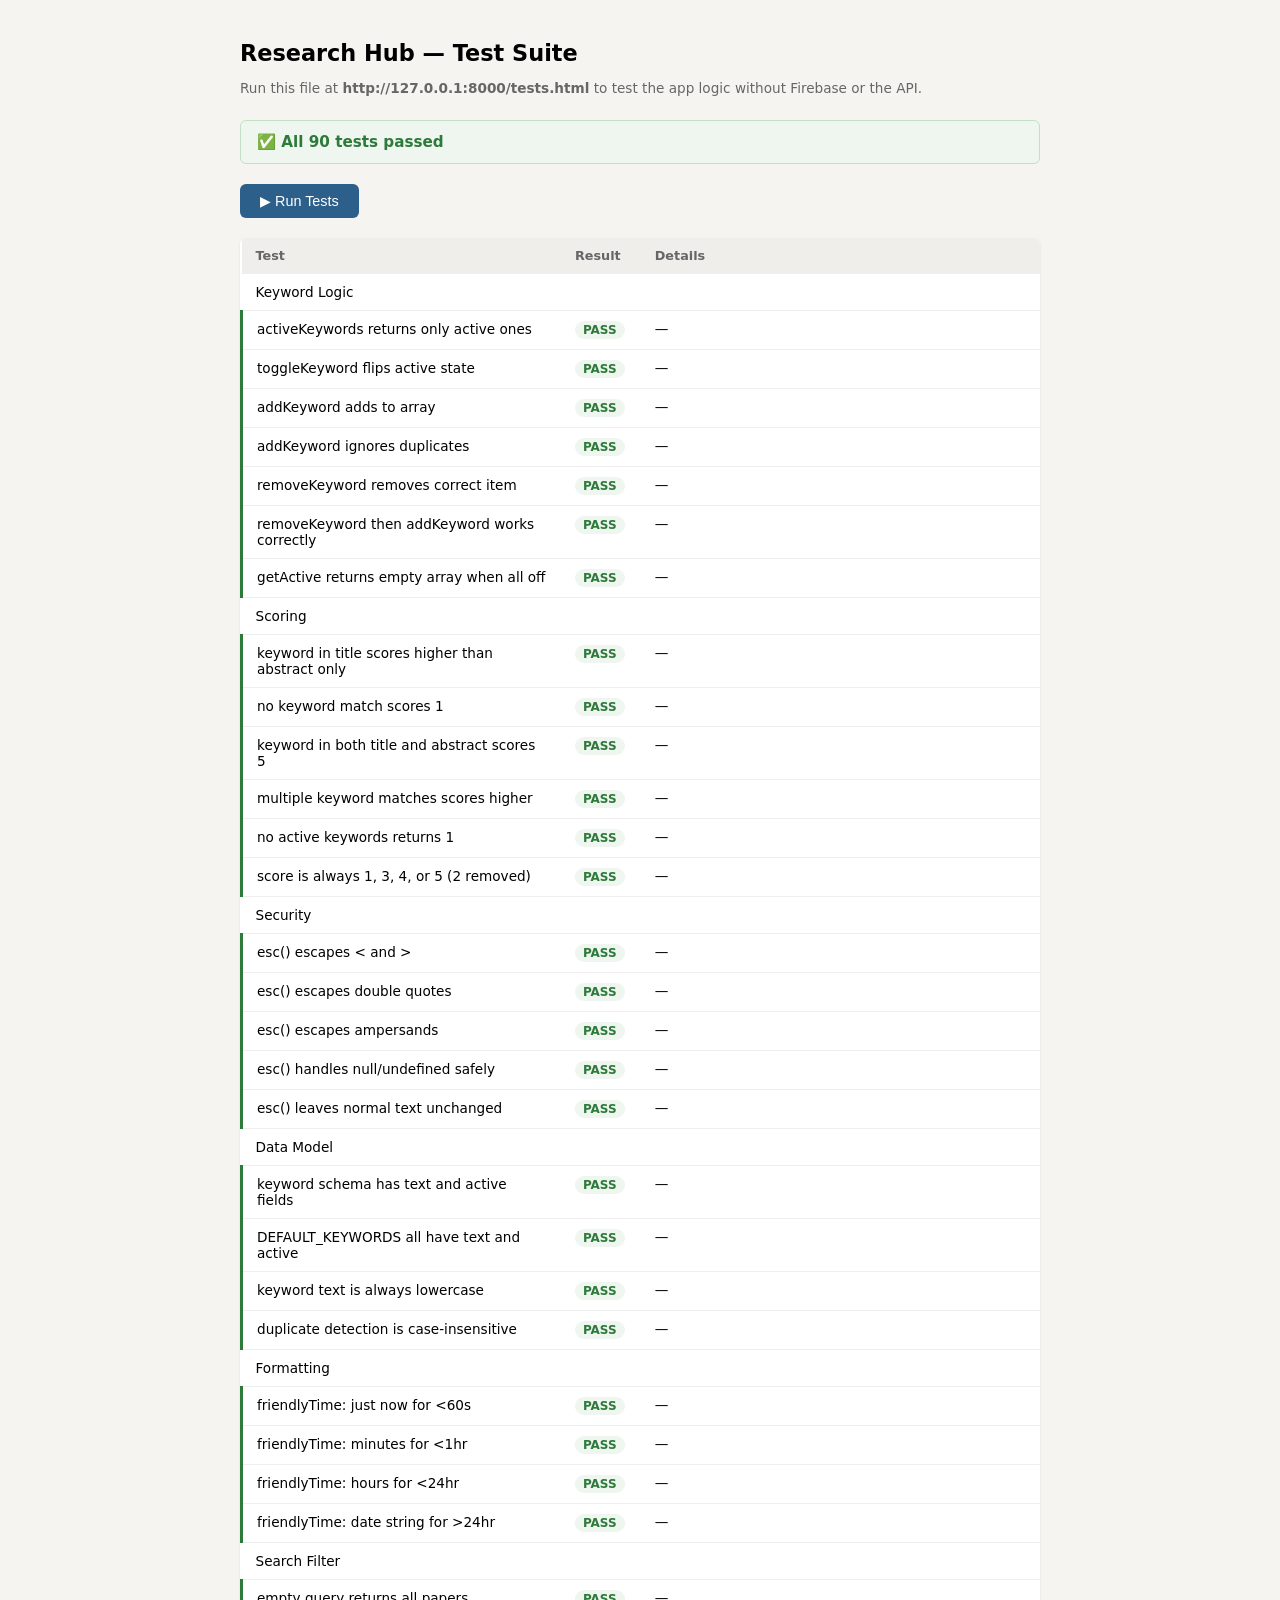
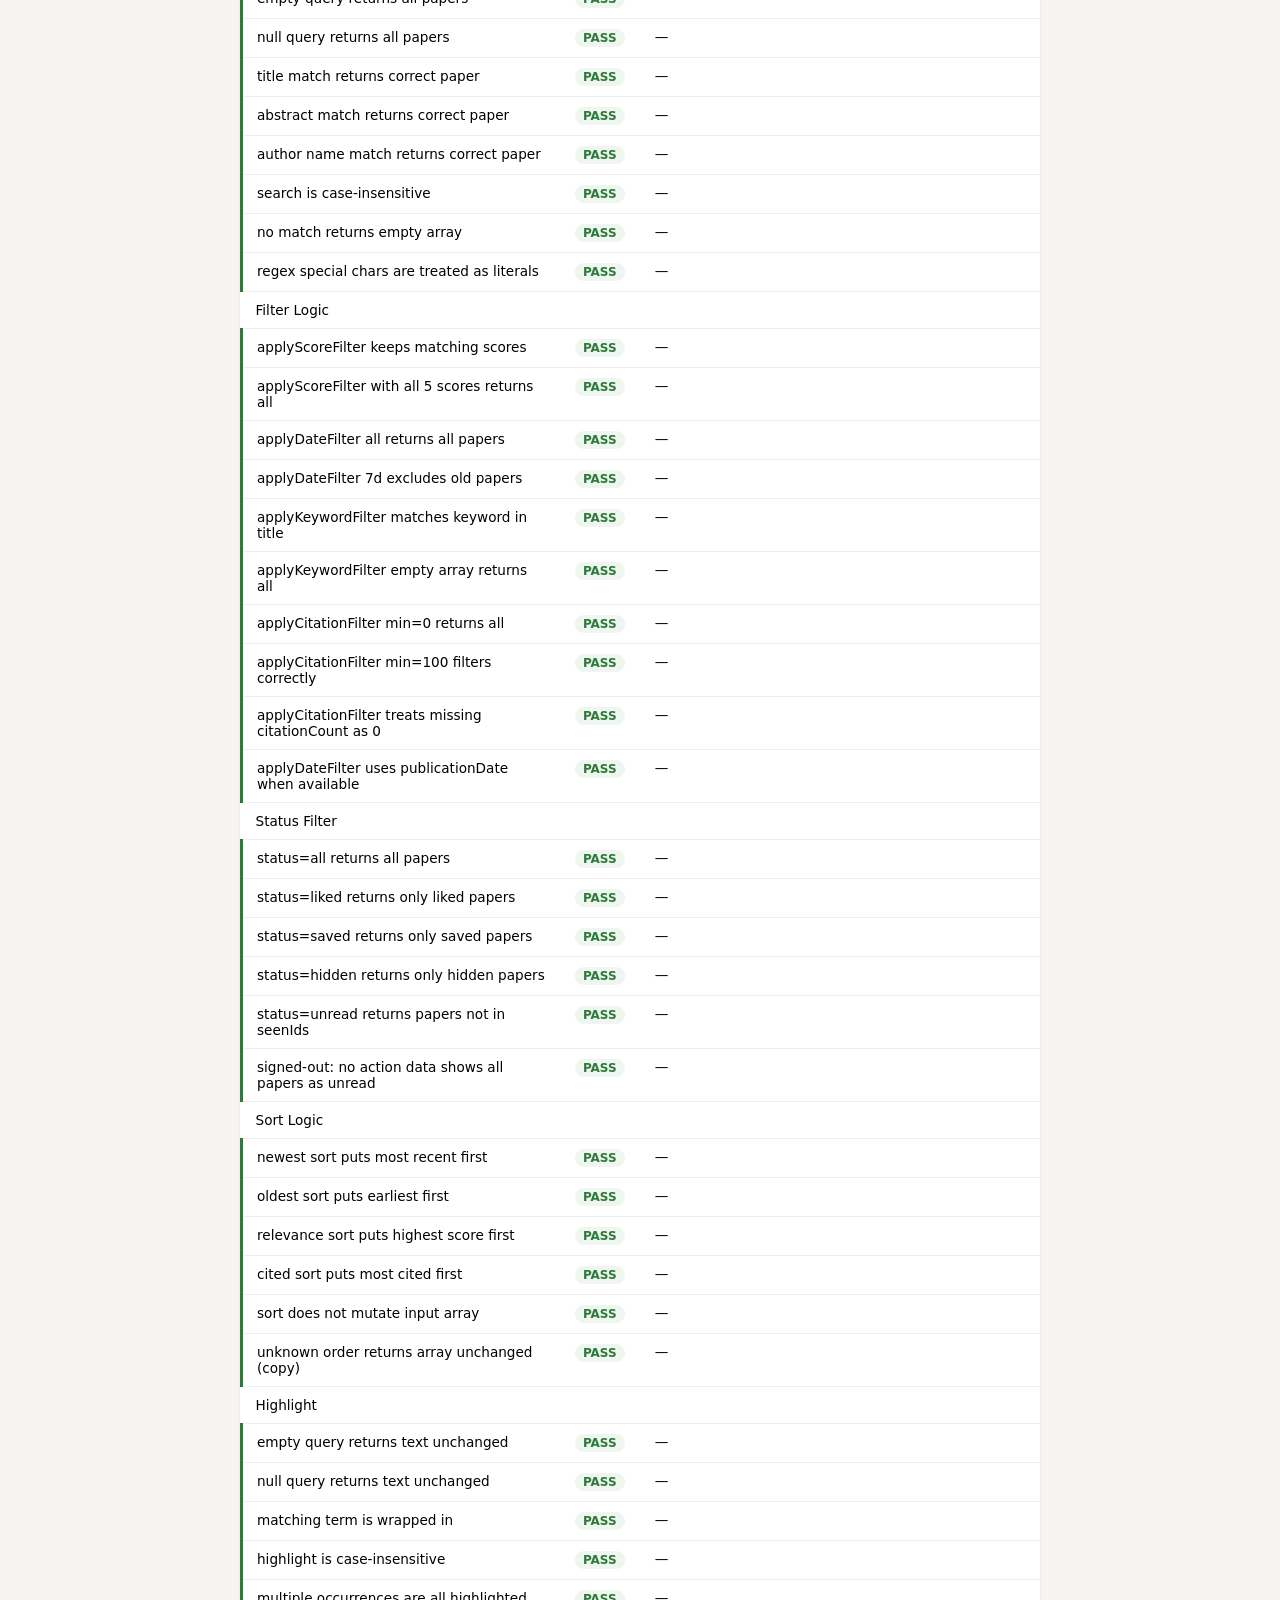
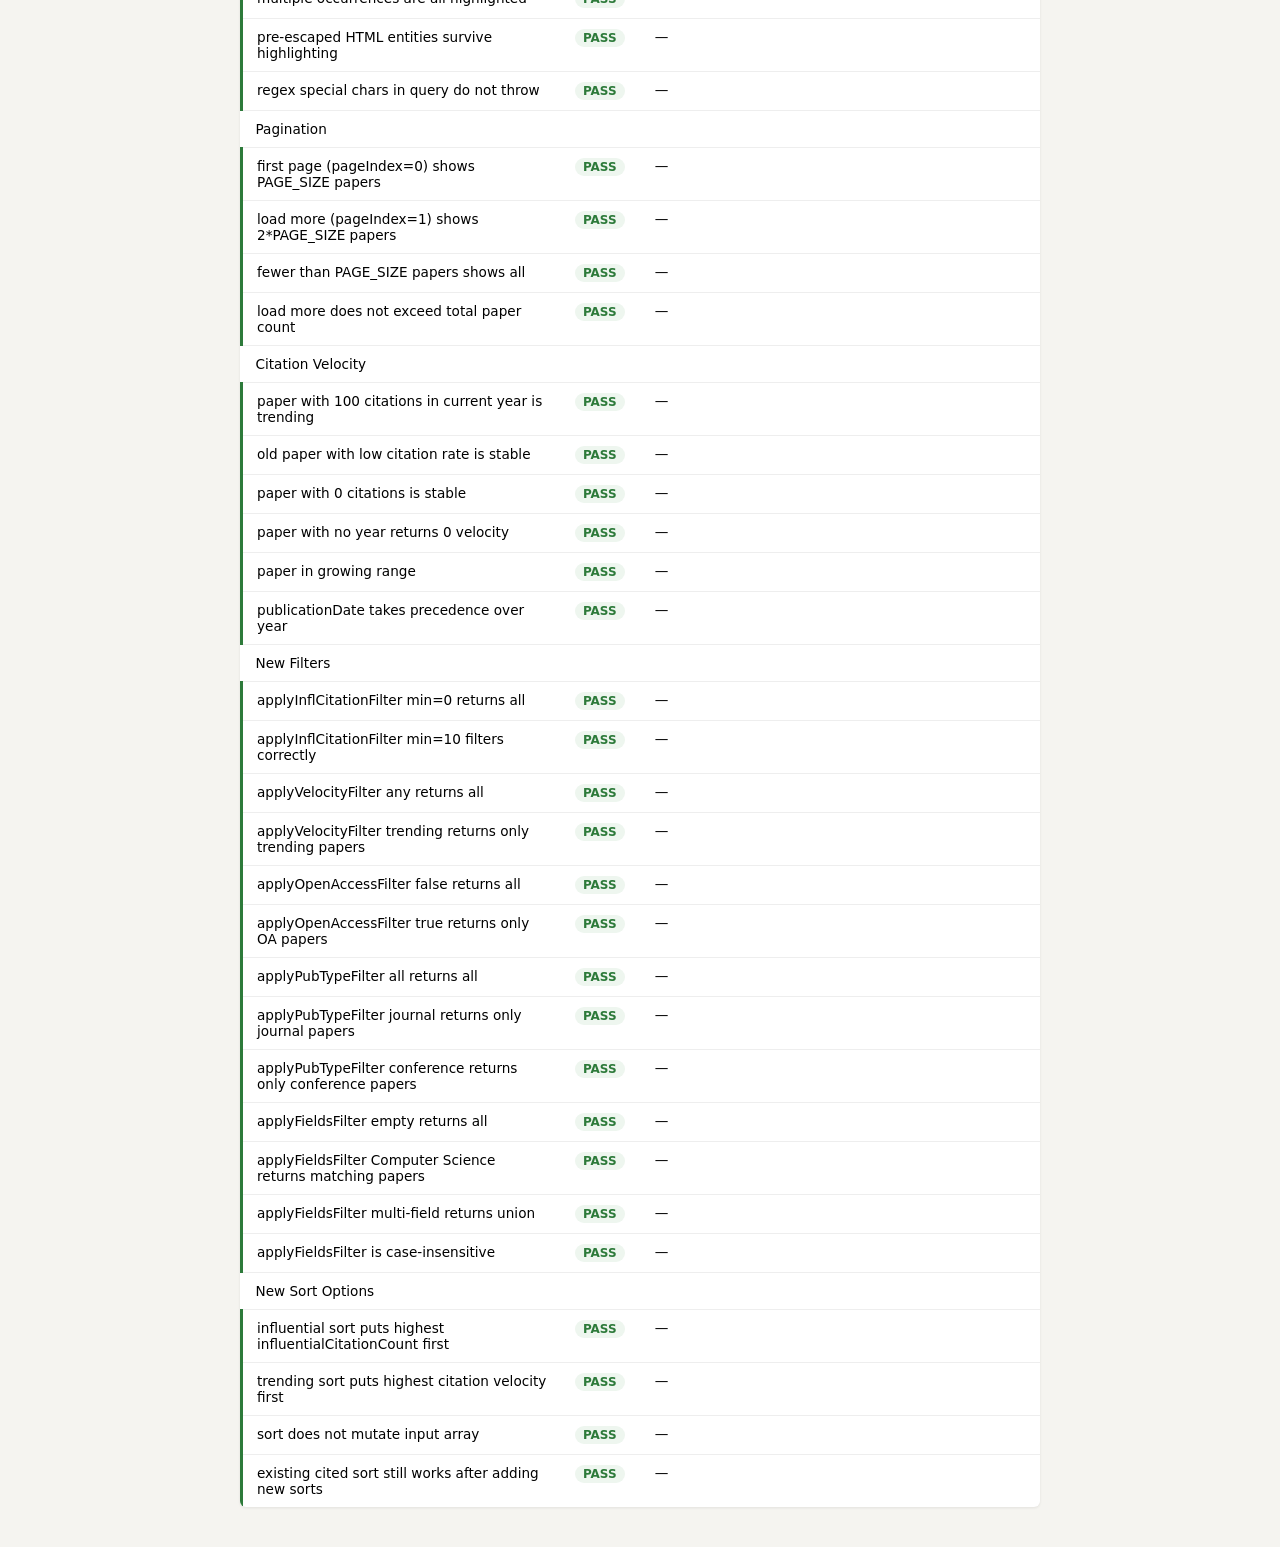
==== tests.html @ c69bafd0 "Add rich academic metrics, filters, and sort options Paper cards now show: first author (clickable t" ====
<!DOCTYPE html>
<html lang="en">
<head>
  <meta charset="UTF-8" />
  <title>Research Hub — Test Suite</title>
  <style>
    body { font-family: system-ui, sans-serif; max-width: 800px; margin: 40px auto; padding: 0 20px; background: #f5f4f0; }
    h1   { font-size: 1.4rem; margin-bottom: 4px; }
    p.sub { color: #666; font-size: 0.85rem; margin-bottom: 24px; }

    #summary {
      padding: 12px 16px; border-radius: 6px; margin-bottom: 20px;
      font-weight: 600; font-size: 0.95rem;
    }
    #summary.pass { background: #eef6ef; color: #2d7a3a; border: 1px solid #c3e0c7; }
    #summary.fail { background: #fdf0ef; color: #c0392b; border: 1px solid #f0c4c0; }
    #summary.running { background: #e8f0f8; color: #2c5f8a; border: 1px solid #b0ccec; }

    table { width: 100%; border-collapse: collapse; background: #fff; border-radius: 6px; overflow: hidden; box-shadow: 0 1px 3px rgba(0,0,0,0.08); }
    th { background: #f0eeea; text-align: left; padding: 10px 14px; font-size: 0.8rem; color: #666; }
    td { padding: 10px 14px; border-top: 1px solid #eee; font-size: 0.85rem; vertical-align: top; }
    tr.pass td:first-child { border-left: 3px solid #2d7a3a; }
    tr.fail td:first-child { border-left: 3px solid #c0392b; }
    tr.skip td:first-child { border-left: 3px solid #999; }
    .badge { display: inline-block; padding: 2px 8px; border-radius: 10px; font-size: 0.75rem; font-weight: 600; }
    .badge.pass { background: #eef6ef; color: #2d7a3a; }
    .badge.fail { background: #fdf0ef; color: #c0392b; }
    .badge.skip { background: #f0f0f0; color: #999; }
    .error-msg { color: #c0392b; font-size: 0.8rem; margin-top: 4px; font-family: monospace; }
    button#runBtn {
      background: #2c5f8a; color: #fff; border: none; padding: 9px 20px;
      border-radius: 6px; font-size: 0.9rem; cursor: pointer; margin-bottom: 20px;
    }
    button#runBtn:hover { opacity: 0.85; }
    .section-header td { background: #f8f7f4; font-weight: 600; color: #444; font-size: 0.8rem; padding: 8px 14px; }
  </style>
</head>
<body>

<h1>Research Hub — Test Suite</h1>
<p class="sub">Run this file at <strong>http://127.0.0.1:8000/tests.html</strong> to test the app logic without Firebase or the API.</p>

<div id="summary" class="running">⏳ Click "Run Tests" to start…</div>
<button id="runBtn">▶ Run Tests</button>

<table>
  <thead>
    <tr>
      <th style="width:40%">Test</th>
      <th style="width:10%">Result</th>
      <th>Details</th>
    </tr>
  </thead>
  <tbody id="results"></tbody>
</table>

<script>
// ════════════════════════════════════════════════════════════
//  Research Hub Test Suite
//  Tests core app logic in isolation — no Firebase, no API.
//  Open at http://127.0.0.1:8000/tests.html to run.
// ════════════════════════════════════════════════════════════

// ── Minimal stubs so we can load the app logic without Firebase or DOM ──

// Stub Firebase globals so the app script doesn't crash on load
window.firebase = {
  initializeApp: () => {},
  auth: () => ({
    onAuthStateChanged: () => {},
    signInWithPopup: () => Promise.resolve(),
    signOut: () => Promise.resolve(),
  }),
  firestore: () => ({
    collection: () => ({ doc: () => ({
      get: () => Promise.resolve({ exists: false }),
      set: () => Promise.resolve(),
    }) }),
  }),
};
// Prevent auth observer from running during tests
window.__TEST_MODE__ = true;

// ── Test runner ──────────────────────────────────────────────

const results = [];

function test(section, name, fn) {
  results.push({ section, name, fn });
}

async function runAll() {
  const tbody = document.getElementById('results');
  const summary = document.getElementById('summary');
  tbody.innerHTML = '';
  summary.className = 'running';
  summary.textContent = '⏳ Running…';

  let passed = 0, failed = 0;
  let lastSection = '';

  for (const t of results) {
    // Section header row
    if (t.section !== lastSection) {
      lastSection = t.section;
      const hdr = document.createElement('tr');
      hdr.innerHTML = `<td class="section-header" colspan="3">${t.section}</td>`;
      tbody.appendChild(hdr);
    }

    const row = document.createElement('tr');
    try {
      await t.fn();
      passed++;
      row.className = 'pass';
      row.innerHTML = `
        <td>${t.name}</td>
        <td><span class="badge pass">PASS</span></td>
        <td>—</td>`;
    } catch (e) {
      failed++;
      row.className = 'fail';
      row.innerHTML = `
        <td>${t.name}</td>
        <td><span class="badge fail">FAIL</span></td>
        <td><div class="error-msg">${e.message}</div></td>`;
    }
    tbody.appendChild(row);
  }

  summary.className = failed === 0 ? 'pass' : 'fail';
  summary.textContent = failed === 0
    ? `✅ All ${passed} tests passed`
    : `❌ ${failed} failed, ${passed} passed`;
}

function assert(condition, msg) {
  if (!condition) throw new Error(msg || 'Assertion failed');
}
function assertEqual(a, b, msg) {
  if (a !== b) throw new Error((msg || 'Expected equal') + `: got ${JSON.stringify(a)}, expected ${JSON.stringify(b)}`);
}
function assertLength(arr, n, msg) {
  if (!Array.isArray(arr) || arr.length !== n) throw new Error((msg || 'Wrong length') + `: got ${arr ? arr.length : 'non-array'}, expected ${n}`);
}


// ════════════════════════════════════════════════════════════
//  SECTION 1 — Keyword management (core logic, no DOM)
// ════════════════════════════════════════════════════════════

// We replicate the pure logic functions here so tests run without
// the full app DOM. If you change these functions in index.html,
// update them here too.

function makeKeywords() {
  return [
    { text: 'social robots',          active: true  },
    { text: 'human-robot interaction', active: true  },
    { text: 'emotional contagion',    active: false },
  ];
}

function getActive(kws) {
  return kws.filter(k => k.active).map(k => k.text);
}

test('Keyword Logic', 'activeKeywords returns only active ones', () => {
  const kws = makeKeywords();
  const active = getActive(kws);
  assertLength(active, 2, 'active keywords count');
  assert(active.includes('social robots'), 'social robots should be active');
  assert(!active.includes('emotional contagion'), 'emotional contagion should be inactive');
});

test('Keyword Logic', 'toggleKeyword flips active state', () => {
  const kws = makeKeywords();
  kws[2].active = !kws[2].active; // toggle emotional contagion ON
  assert(kws[2].active, 'should be active after toggle');
  kws[2].active = !kws[2].active; // toggle back OFF
  assert(!kws[2].active, 'should be inactive after second toggle');
});

test('Keyword Logic', 'addKeyword adds to array', () => {
  const kws = makeKeywords();
  const text = 'carry-over effect';
  if (!kws.some(k => k.text === text)) kws.push({ text, active: true });
  assertLength(kws, 4, 'should have 4 keywords after add');
  assert(kws[3].active, 'new keyword should be active');
  assertEqual(kws[3].text, text, 'new keyword text');
});

test('Keyword Logic', 'addKeyword ignores duplicates', () => {
  const kws = makeKeywords();
  const text = 'social robots'; // already exists
  if (!kws.some(k => k.text === text)) kws.push({ text, active: true });
  assertLength(kws, 3, 'should still have 3 keywords (no duplicate)');
});

test('Keyword Logic', 'removeKeyword removes correct item', () => {
  const kws = makeKeywords();
  kws.splice(1, 1); // remove index 1 (human-robot interaction)
  assertLength(kws, 2, 'should have 2 keywords after remove');
  assert(!kws.some(k => k.text === 'human-robot interaction'), 'removed keyword should be gone');
  assert(kws.some(k => k.text === 'social robots'), 'other keywords should remain');
});

test('Keyword Logic', 'removeKeyword then addKeyword works correctly', () => {
  // This is the regression test for the bug where remove then add was broken
  const kws = makeKeywords();
  kws.splice(0, 1); // remove 'social robots'
  assertLength(kws, 2, 'should have 2 after remove');
  const newText = 'priming';
  if (!kws.some(k => k.text === newText)) kws.push({ text: newText, active: true });
  assertLength(kws, 3, 'should have 3 after adding new keyword');
  assert(kws.some(k => k.text === 'priming'), 'new keyword should exist');
  assert(!kws.some(k => k.text === 'social robots'), 'removed keyword should not exist');
});

test('Keyword Logic', 'getActive returns empty array when all off', () => {
  const kws = makeKeywords().map(k => ({ ...k, active: false }));
  const active = getActive(kws);
  assertLength(active, 0, 'no active keywords');
});


// ════════════════════════════════════════════════════════════
//  SECTION 2 — Relevance scoring
// ════════════════════════════════════════════════════════════

function scorepaperTest(paper, activeKws) {
  if (activeKws.length === 0) return 1;
  const title    = (paper.title    || '').toLowerCase();
  const abstract = (paper.abstract || '').toLowerCase();
  let matches    = 0;
  let matchedKws = 0;
  for (const kw of activeKws) {
    const kwLower    = kw.toLowerCase();
    const inTitle    = title.includes(kwLower);
    const inAbstract = abstract.includes(kwLower);
    if (inTitle || inAbstract) {
      matchedKws++;
      if (inTitle)    matches += 2;
      if (inAbstract) matches += 1;
    }
  }
  if (matchedKws === 0) return 1;
  const ratio = matches / (matchedKws * 3);
  if (ratio < 0.5)  return 3;
  if (ratio < 0.75) return 4;
  return 5;
}

test('Scoring', 'keyword in title scores higher than abstract only', () => {
  const kws = ['social robots'];
  const titleMatch    = { title: 'Social Robots in Education', abstract: 'This paper discusses learning.' };
  const abstractMatch = { title: 'Robots in Education', abstract: 'We study social robots in schools.' };
  const s1 = scorepaperTest(titleMatch, kws);
  const s2 = scorepaperTest(abstractMatch, kws);
  // title-only → 4, abstract-only → 3
  assertEqual(s1, 4, 'title-only match should score 4');
  assertEqual(s2, 3, 'abstract-only match should score 3');
  assert(s1 > s2, `title match (${s1}) should score higher than abstract-only match (${s2})`);
});

test('Scoring', 'no keyword match scores 1', () => {
  const score = scorepaperTest({ title: 'Quantum Physics', abstract: 'Laser beams.' }, ['social robots']);
  assertEqual(score, 1, 'unrelated paper should score 1');
});

test('Scoring', 'keyword in both title and abstract scores 5', () => {
  const kws = ['social robots'];
  const paper = { title: 'Social Robots in Education', abstract: 'Social robots improve outcomes.' };
  assertEqual(scorepaperTest(paper, kws), 5, 'title + abstract match should score 5');
});

test('Scoring', 'multiple keyword matches scores higher', () => {
  const kws = ['social robots', 'emotional contagion'];
  const rich = { title: 'Social Robots and Emotional Contagion', abstract: 'Social robots spread emotional contagion.' };
  const poor = { title: 'Social Robots', abstract: 'A review.' };
  assert(scorepaperTest(rich, kws) > scorepaperTest(poor, kws), 'more matches = higher score');
});

test('Scoring', 'no active keywords returns 1', () => {
  const score = scorepaperTest({ title: 'Any Paper', abstract: 'Any abstract.' }, []);
  assertEqual(score, 1, 'no active keywords should return 1');
});

test('Scoring', 'score is always 1, 3, 4, or 5 (2 removed)', () => {
  const papers = [
    { title: 'Social Robots and HRI', abstract: 'Social robots for human-robot interaction.' },
    { title: 'Nothing relevant', abstract: 'Nothing here.' },
    { title: '', abstract: '' },
    { title: 'Social robots', abstract: 'Social robots are studied here.' },
  ];
  const kws = ['social robots', 'human-robot interaction'];
  for (const p of papers) {
    const s = scorepaperTest(p, kws);
    assert(s >= 1 && s <= 5, `score ${s} out of range for "${p.title}"`);
    assert(s !== 2, `score 2 should never occur (got ${s} for "${p.title}")`);
  }
});


// ════════════════════════════════════════════════════════════
//  SECTION 3 — HTML escaping (XSS prevention)
// ════════════════════════════════════════════════════════════

function esc(str) {
  return (str || '')
    .replace(/&/g, '&amp;')
    .replace(/</g, '&lt;')
    .replace(/>/g, '&gt;')
    .replace(/"/g, '&quot;');
}

test('Security', 'esc() escapes < and >', () => {
  assertEqual(esc('<script>'), '&lt;script&gt;', 'angle brackets');
});

test('Security', 'esc() escapes double quotes', () => {
  assertEqual(esc('"hello"'), '&quot;hello&quot;', 'double quotes');
});

test('Security', 'esc() escapes ampersands', () => {
  assertEqual(esc('a & b'), 'a &amp; b', 'ampersand');
});

test('Security', 'esc() handles null/undefined safely', () => {
  assertEqual(esc(null), '', 'null should return empty string');
  assertEqual(esc(undefined), '', 'undefined should return empty string');
});

test('Security', 'esc() leaves normal text unchanged', () => {
  assertEqual(esc('hello world 123'), 'hello world 123', 'normal text unchanged');
});


// ════════════════════════════════════════════════════════════
//  SECTION 4 — Data model integrity
// ════════════════════════════════════════════════════════════

test('Data Model', 'keyword schema has text and active fields', () => {
  const kw = { text: 'social robots', active: true };
  assert(typeof kw.text === 'string', 'text should be string');
  assert(typeof kw.active === 'boolean', 'active should be boolean');
});

test('Data Model', 'DEFAULT_KEYWORDS all have text and active', () => {
  const defaults = [
    { text: 'social robots',          active: true },
    { text: 'human-robot interaction', active: true },
    { text: 'emotional contagion',    active: true },
    { text: 'priming public spaces',  active: true },
    { text: 'non-humanoid robots',    active: true },
  ];
  for (const kw of defaults) {
    assert(typeof kw.text === 'string' && kw.text.length > 0, `keyword text invalid: ${JSON.stringify(kw)}`);
    assert(typeof kw.active === 'boolean', `keyword active invalid: ${JSON.stringify(kw)}`);
  }
});

test('Data Model', 'keyword text is always lowercase', () => {
  const text = '  Social Robots  ';
  const normalised = text.trim().toLowerCase();
  assertEqual(normalised, 'social robots', 'should be lowercased and trimmed');
});

test('Data Model', 'duplicate detection is case-insensitive', () => {
  const kws = [{ text: 'social robots', active: true }];
  const incoming = 'Social Robots'.trim().toLowerCase();
  const isDuplicate = kws.some(k => k.text === incoming);
  assert(isDuplicate, 'should detect duplicate regardless of case');
});


// ════════════════════════════════════════════════════════════
//  SECTION 5 — friendlyTime formatting
// ════════════════════════════════════════════════════════════

function friendlyTime(date) {
  const diff = Math.floor((Date.now() - date.getTime()) / 1000);
  if (diff < 60)    return 'just now';
  if (diff < 3600)  return `${Math.floor(diff / 60)} min ago`;
  if (diff < 86400) return `${Math.floor(diff / 3600)} hr ago`;
  return date.toLocaleDateString(undefined, { month: 'short', day: 'numeric' });
}

test('Formatting', 'friendlyTime: just now for <60s', () => {
  assertEqual(friendlyTime(new Date(Date.now() - 10000)), 'just now', '<60s should be "just now"');
});

test('Formatting', 'friendlyTime: minutes for <1hr', () => {
  const result = friendlyTime(new Date(Date.now() - 5 * 60 * 1000));
  assertEqual(result, '5 min ago', '5 minutes ago');
});

test('Formatting', 'friendlyTime: hours for <24hr', () => {
  const result = friendlyTime(new Date(Date.now() - 3 * 3600 * 1000));
  assertEqual(result, '3 hr ago', '3 hours ago');
});

test('Formatting', 'friendlyTime: date string for >24hr', () => {
  const old = new Date(Date.now() - 2 * 86400 * 1000);
  const result = friendlyTime(old);
  assert(typeof result === 'string' && result.length > 0, 'should return a date string for old dates');
  assert(!result.includes('ago'), 'should not say "ago" for dates > 24hr');
});


// ════════════════════════════════════════════════════════════
//  SECTION 6 — Search filter (applySearchFilter)
// ════════════════════════════════════════════════════════════

// Replicated from index.html — update both if logic changes
function applySearchFilter(arr, q) {
  if (!q || !q.trim()) return arr;
  const term = q.trim().toLowerCase();
  return arr.filter(p => {
    const title    = (p.title    || '').toLowerCase();
    const abstract = (p.abstract || '').toLowerCase();
    const authors  = (p.authors  || []).map(a => (a.name || '').toLowerCase()).join(' ');
    return title.includes(term) || abstract.includes(term) || authors.includes(term);
  });
}

const samplePapers = [
  { paperId: 'p1', title: 'Social Robots in Public Spaces', abstract: 'We study robots.', authors: [{ name: 'Alice Smith' }] },
  { paperId: 'p2', title: 'Emotional Contagion',           abstract: 'About social robots and emotions.', authors: [{ name: 'Bob Jones' }] },
  { paperId: 'p3', title: 'Quantum Physics',               abstract: 'Laser beams and quarks.',            authors: [{ name: 'Carol White' }] },
];

test('Search Filter', 'empty query returns all papers', () => {
  assertLength(applySearchFilter(samplePapers, ''), 3, 'empty query = all');
});

test('Search Filter', 'null query returns all papers', () => {
  assertLength(applySearchFilter(samplePapers, null), 3, 'null query = all');
});

test('Search Filter', 'title match returns correct paper', () => {
  const res = applySearchFilter(samplePapers, 'quantum');
  assertLength(res, 1, 'one title match');
  assertEqual(res[0].paperId, 'p3', 'correct paper id');
});

test('Search Filter', 'abstract match returns correct paper', () => {
  const res = applySearchFilter(samplePapers, 'emotions');
  assertLength(res, 1, 'one abstract match');
  assertEqual(res[0].paperId, 'p2', 'correct paper id');
});

test('Search Filter', 'author name match returns correct paper', () => {
  const res = applySearchFilter(samplePapers, 'carol');
  assertLength(res, 1, 'one author match');
  assertEqual(res[0].paperId, 'p3', 'correct paper id');
});

test('Search Filter', 'search is case-insensitive', () => {
  const res = applySearchFilter(samplePapers, 'SOCIAL ROBOTS');
  assert(res.length >= 1, 'case-insensitive match should work');
});

test('Search Filter', 'no match returns empty array', () => {
  assertLength(applySearchFilter(samplePapers, 'zzznomatch'), 0, 'no match = empty');
});

test('Search Filter', 'regex special chars are treated as literals', () => {
  // Query contains regex special chars — should not throw, just return 0 matches
  let threw = false;
  try { applySearchFilter(samplePapers, '(robots|lasers)'); }
  catch (e) { threw = true; }
  assert(!threw, 'regex special chars should not throw');
});


// ════════════════════════════════════════════════════════════
//  SECTION 7 — Filter functions
// ════════════════════════════════════════════════════════════

// applyScoreFilter
function applyScoreFilter(arr, scores) {
  if (!scores || scores.length === 5) return arr;
  return arr.filter(p => scores.includes(p.score));
}

// applyDateFilter
function applyDateFilter(arr, range) {
  if (range === 'all') return arr;
  const now = Date.now();
  const cutoffMs = { '7d': 7*24*60*60*1000, '30d': 30*24*60*60*1000, '90d': 90*24*60*60*1000, '1y': 365*24*60*60*1000 }[range];
  if (!cutoffMs) return arr;
  const cutoff = now - cutoffMs;
  return arr.filter(p => {
    const dateStr = p.publicationDate || (p.year ? `${p.year}-01-01` : null);
    if (!dateStr) return false;
    const ts = new Date(dateStr).getTime();
    return !isNaN(ts) && ts >= cutoff;
  });
}

// applyKeywordFilter
function applyKeywordFilter(arr, kws) {
  if (!kws || kws.length === 0) return arr;
  const kwsLower = kws.map(k => k.toLowerCase());
  return arr.filter(p => {
    const text = ((p.title || '') + ' ' + (p.abstract || '')).toLowerCase();
    return kwsLower.some(kw => text.includes(kw));
  });
}

// applyCitationFilter
function applyCitationFilter(arr, min) {
  if (!min || min === 0) return arr;
  return arr.filter(p => (p.citationCount || 0) >= min);
}

const scoredPapers = [
  { paperId: 'a', score: 5, publicationDate: null, year: 2024, citationCount: 200, title: 'social robots', abstract: '' },
  { paperId: 'b', score: 3, publicationDate: null, year: 2020, citationCount: 5,   title: 'robots',        abstract: '' },
  { paperId: 'c', score: 1, publicationDate: null, year: 2015, citationCount: 0,   title: 'lasers',        abstract: '' },
];

test('Filter Logic', 'applyScoreFilter keeps matching scores', () => {
  const res = applyScoreFilter(scoredPapers, [5]);
  assertLength(res, 1, 'only score-5 papers');
  assertEqual(res[0].paperId, 'a', 'correct paper');
});

test('Filter Logic', 'applyScoreFilter with all 5 scores returns all', () => {
  assertLength(applyScoreFilter(scoredPapers, [1,2,3,4,5]), 3, 'all scores = all papers');
});

test('Filter Logic', 'applyDateFilter all returns all papers', () => {
  assertLength(applyDateFilter(scoredPapers, 'all'), 3, '"all" returns everything');
});

test('Filter Logic', 'applyDateFilter 7d excludes old papers', () => {
  // Year 2015 paper should be excluded by 7d filter
  const res = applyDateFilter(scoredPapers, '7d');
  assert(!res.some(p => p.paperId === 'c'), 'old paper excluded by 7d filter');
});

test('Filter Logic', 'applyKeywordFilter matches keyword in title', () => {
  const res = applyKeywordFilter(scoredPapers, ['social robots']);
  assertLength(res, 1, 'one title match');
  assertEqual(res[0].paperId, 'a', 'correct paper');
});

test('Filter Logic', 'applyKeywordFilter empty array returns all', () => {
  assertLength(applyKeywordFilter(scoredPapers, []), 3, 'empty kw filter = all');
});

test('Filter Logic', 'applyCitationFilter min=0 returns all', () => {
  assertLength(applyCitationFilter(scoredPapers, 0), 3, 'min=0 = all');
});

test('Filter Logic', 'applyCitationFilter min=100 filters correctly', () => {
  const res = applyCitationFilter(scoredPapers, 100);
  assertLength(res, 1, 'only paper with >=100 citations');
  assertEqual(res[0].paperId, 'a', 'correct paper');
});

test('Filter Logic', 'applyCitationFilter treats missing citationCount as 0', () => {
  const papers = [{ paperId: 'x', title: 'test' }]; // no citationCount field
  assertLength(applyCitationFilter(papers, 10), 0, 'missing citationCount treated as 0');
});

test('Filter Logic', 'applyDateFilter uses publicationDate when available', () => {
  // Paper with publicationDate set to today should survive 7d filter
  const today = new Date().toISOString().slice(0, 10);
  const recentPaper = [{ paperId: 'r', publicationDate: today, title: 'test' }];
  const res = applyDateFilter(recentPaper, '7d');
  assertLength(res, 1, 'today\'s paper survives 7d filter');
});


// ════════════════════════════════════════════════════════════
//  SECTION 8 — Status filter (applyStatusFilter)
// ════════════════════════════════════════════════════════════

function applyStatusFilter(arr, status, actions, seenIds) {
  if (status === 'all') return arr;
  return arr.filter(p => {
    const a = actions[p.paperId] || {};
    if (status === 'liked')  return !!a.liked;
    if (status === 'saved')  return !!a.saved;
    if (status === 'hidden') return !!a.hidden;
    if (status === 'unread') return !seenIds.has(p.paperId);
    return true;
  });
}

const actionPapers = [
  { paperId: 'x1', title: 'Paper 1' },
  { paperId: 'x2', title: 'Paper 2' },
  { paperId: 'x3', title: 'Paper 3' },
];
const testActions = {
  x1: { liked: true, saved: false, hidden: false },
  x2: { liked: false, saved: true, hidden: false },
  x3: { liked: false, saved: false, hidden: true },
};
const testSeenIds = new Set(['x1', 'x2']); // x3 is unread

test('Status Filter', 'status=all returns all papers', () => {
  assertLength(applyStatusFilter(actionPapers, 'all', testActions, testSeenIds), 3, 'all status = all papers');
});

test('Status Filter', 'status=liked returns only liked papers', () => {
  const res = applyStatusFilter(actionPapers, 'liked', testActions, testSeenIds);
  assertLength(res, 1, 'one liked paper');
  assertEqual(res[0].paperId, 'x1', 'correct paper');
});

test('Status Filter', 'status=saved returns only saved papers', () => {
  const res = applyStatusFilter(actionPapers, 'saved', testActions, testSeenIds);
  assertLength(res, 1, 'one saved paper');
  assertEqual(res[0].paperId, 'x2', 'correct paper');
});

test('Status Filter', 'status=hidden returns only hidden papers', () => {
  const res = applyStatusFilter(actionPapers, 'hidden', testActions, testSeenIds);
  assertLength(res, 1, 'one hidden paper');
  assertEqual(res[0].paperId, 'x3', 'correct paper');
});

test('Status Filter', 'status=unread returns papers not in seenIds', () => {
  const res = applyStatusFilter(actionPapers, 'unread', testActions, testSeenIds);
  assertLength(res, 1, 'one unread paper');
  assertEqual(res[0].paperId, 'x3', 'x3 is unread');
});

test('Status Filter', 'signed-out: no action data shows all papers as unread', () => {
  // With empty actions and empty seenIds, all papers are unread
  const emptyActions = {};
  const emptySeenIds = new Set();
  const res = applyStatusFilter(actionPapers, 'unread', emptyActions, emptySeenIds);
  assertLength(res, 3, 'all papers unread when no seen IDs');
});


// ════════════════════════════════════════════════════════════
//  SECTION 9 — Sort order (applySortOrder)
// ════════════════════════════════════════════════════════════

function applySortOrder(arr, order) {
  const a = arr.slice();
  if (order === 'newest') {
    return a.sort((x, y) => {
      const dx = x.publicationDate || (x.year ? `${x.year}-12-31` : '0000-01-01');
      const dy = y.publicationDate || (y.year ? `${y.year}-12-31` : '0000-01-01');
      return dy.localeCompare(dx);
    });
  }
  if (order === 'oldest') {
    return a.sort((x, y) => {
      const dx = x.publicationDate || (x.year ? `${x.year}-01-01` : '9999-12-31');
      const dy = y.publicationDate || (y.year ? `${y.year}-01-01` : '9999-12-31');
      return dx.localeCompare(dy);
    });
  }
  if (order === 'relevance') return a.sort((x, y) => y.score - x.score);
  if (order === 'cited')     return a.sort((x, y) => (y.citationCount || 0) - (x.citationCount || 0));
  return a;
}

const sortablePapers = [
  { paperId: 's1', score: 5, year: 2023, publicationDate: '2023-06-01', citationCount: 50  },
  { paperId: 's2', score: 3, year: 2021, publicationDate: '2021-03-15', citationCount: 200 },
  { paperId: 's3', score: 1, year: 2024, publicationDate: '2024-11-20', citationCount: 10  },
];

test('Sort Logic', 'newest sort puts most recent first', () => {
  const res = applySortOrder(sortablePapers, 'newest');
  assertEqual(res[0].paperId, 's3', 'most recent (2024) first');
  assertEqual(res[2].paperId, 's2', 'oldest (2021) last');
});

test('Sort Logic', 'oldest sort puts earliest first', () => {
  const res = applySortOrder(sortablePapers, 'oldest');
  assertEqual(res[0].paperId, 's2', 'oldest (2021) first');
  assertEqual(res[2].paperId, 's3', 'most recent (2024) last');
});

test('Sort Logic', 'relevance sort puts highest score first', () => {
  const res = applySortOrder(sortablePapers, 'relevance');
  assertEqual(res[0].paperId, 's1', 'score-5 first');
  assertEqual(res[2].paperId, 's3', 'score-1 last');
});

test('Sort Logic', 'cited sort puts most cited first', () => {
  const res = applySortOrder(sortablePapers, 'cited');
  assertEqual(res[0].paperId, 's2', 'most cited (200) first');
  assertEqual(res[2].paperId, 's3', 'least cited (10) last');
});

test('Sort Logic', 'sort does not mutate input array', () => {
  const original = [...sortablePapers];
  applySortOrder(sortablePapers, 'newest');
  for (let i = 0; i < original.length; i++) {
    assertEqual(sortablePapers[i].paperId, original[i].paperId, `input[${i}] should be unchanged`);
  }
});

test('Sort Logic', 'unknown order returns array unchanged (copy)', () => {
  const res = applySortOrder(sortablePapers, 'mystery');
  assertLength(res, sortablePapers.length, 'same length');
});


// ════════════════════════════════════════════════════════════
//  SECTION 10 — Search highlight (highlightSearchTerms)
// ════════════════════════════════════════════════════════════

function highlightSearchTerms(text, q) {
  if (!q || !q.trim()) return text;
  const escaped = q.trim().replace(/[.*+?^${}()|[\]\\]/g, '\\$&');
  const regex   = new RegExp(escaped, 'gi');
  return text.replace(regex, match => `<mark class="search-highlight">${match}</mark>`);
}

test('Highlight', 'empty query returns text unchanged', () => {
  const text = 'Social robots in public spaces';
  assertEqual(highlightSearchTerms(text, ''), text, 'empty query unchanged');
});

test('Highlight', 'null query returns text unchanged', () => {
  const text = 'Social robots';
  assertEqual(highlightSearchTerms(text, null), text, 'null query unchanged');
});

test('Highlight', 'matching term is wrapped in <mark>', () => {
  const res = highlightSearchTerms('Social robots', 'robots');
  assert(res.includes('<mark class="search-highlight">'), 'mark tag present');
  assert(res.includes('</mark>'), 'closing mark present');
});

test('Highlight', 'highlight is case-insensitive', () => {
  const res = highlightSearchTerms('Social Robots', 'robots');
  assert(res.includes('<mark'), 'case-insensitive match highlighted');
});

test('Highlight', 'multiple occurrences are all highlighted', () => {
  const res = highlightSearchTerms('robots and robots', 'robots');
  const count = (res.match(/<mark/g) || []).length;
  assertEqual(count, 2, 'two occurrences should be highlighted');
});

test('Highlight', 'pre-escaped HTML entities survive highlighting', () => {
  // Input is already HTML-escaped. The function should not double-escape.
  const escaped = 'A &lt;script&gt; tag';
  const res = highlightSearchTerms(escaped, 'script');
  // The entity &lt;script&gt; does contain the literal text "script" (after the semicolon/lt)
  // so the mark should appear around "script" within the entity sequence
  assert(!res.includes('<script>'), 'raw script tag should not appear');
});

test('Highlight', 'regex special chars in query do not throw', () => {
  let threw = false;
  try { highlightSearchTerms('test (robots)', '(robots)'); }
  catch (e) { threw = true; }
  assert(!threw, 'regex special chars should not throw');
});


// ════════════════════════════════════════════════════════════
//  SECTION 11 — Pagination
// ════════════════════════════════════════════════════════════

const PAGE_SIZE_TEST = 20;

function getPageSlice(papersArr, pageIdx) {
  return papersArr.slice(0, (pageIdx + 1) * PAGE_SIZE_TEST);
}

// Make N fake papers
function makePapers(n) {
  return Array.from({ length: n }, (_, i) => ({ paperId: `paper-${i}`, title: `Paper ${i}` }));
}

test('Pagination', 'first page (pageIndex=0) shows PAGE_SIZE papers', () => {
  const all = makePapers(50);
  assertLength(getPageSlice(all, 0), PAGE_SIZE_TEST, 'first page = PAGE_SIZE');
});

test('Pagination', 'load more (pageIndex=1) shows 2*PAGE_SIZE papers', () => {
  const all = makePapers(50);
  assertLength(getPageSlice(all, 1), 2 * PAGE_SIZE_TEST, 'second page = 2*PAGE_SIZE');
});

test('Pagination', 'fewer than PAGE_SIZE papers shows all', () => {
  const all = makePapers(7);
  assertLength(getPageSlice(all, 0), 7, 'all 7 shown when fewer than PAGE_SIZE');
});

test('Pagination', 'load more does not exceed total paper count', () => {
  const all = makePapers(25);
  const slice = getPageSlice(all, 1); // would be 40, but only 25 exist
  assertLength(slice, 25, 'capped at total count');
});


// ════════════════════════════════════════════════════════════
//  SECTION 12 — Citation velocity helpers
// ════════════════════════════════════════════════════════════

// Replicated from index.html — update both if logic changes
function citationVelocityTest(paper) {
  const count   = paper.citationCount || 0;
  const pubYear = paper.publicationDate
    ? new Date(paper.publicationDate).getFullYear()
    : (paper.year || null);
  if (!pubYear) return 0;
  const yearsOld = Math.max(1, new Date().getFullYear() - pubYear + 1);
  return count / yearsOld;
}

function velocityLabelTest(paper) {
  const v = citationVelocityTest(paper);
  if (v >= 20) return 'trending';
  if (v >= 5)  return 'growing';
  return 'stable';
}

const currentYear = new Date().getFullYear();

test('Citation Velocity', 'paper with 100 citations in current year is trending', () => {
  const p = { citationCount: 100, year: currentYear };
  // yearsOld = max(1, currentYear - currentYear + 1) = 1 → 100/1 = 100 ≥ 20
  assertEqual(velocityLabelTest(p), 'trending', 'current-year paper with 100 citations = trending');
});

test('Citation Velocity', 'old paper with low citation rate is stable', () => {
  // 30 citations over 10+ years = ~2.7/yr < 5
  const p = { citationCount: 30, year: currentYear - 10 };
  assertEqual(velocityLabelTest(p), 'stable', '30 cites over 10+ years = stable');
});

test('Citation Velocity', 'paper with 0 citations is stable', () => {
  const p = { citationCount: 0, year: 2020 };
  assertEqual(velocityLabelTest(p), 'stable', '0 citations = stable');
});

test('Citation Velocity', 'paper with no year returns 0 velocity', () => {
  const p = { citationCount: 500 }; // no year, no publicationDate
  assertEqual(citationVelocityTest(p), 0, 'missing year = 0 velocity');
});

test('Citation Velocity', 'paper in growing range', () => {
  // 50 citations, published 5 years ago → 50/6 ≈ 8.3/yr → growing
  const p = { citationCount: 50, year: currentYear - 5 };
  assertEqual(velocityLabelTest(p), 'growing', '~8/yr = growing');
});

test('Citation Velocity', 'publicationDate takes precedence over year', () => {
  // citationCount=25, published exactly currentYear → velocity = 25/1 = 25 ≥ 20 → trending
  const today = new Date().toISOString().slice(0, 10);
  const p = { citationCount: 25, year: 2000, publicationDate: today };
  assertEqual(velocityLabelTest(p), 'trending', 'publicationDate wins over year field');
});


// ════════════════════════════════════════════════════════════
//  SECTION 13 — New filter functions
// ════════════════════════════════════════════════════════════

function applyInflCitationFilter(arr, min) {
  if (!min || min === 0) return arr;
  return arr.filter(p => (p.influentialCitationCount || 0) >= min);
}

function applyVelocityFilter(arr, v) {
  if (!v || v === 'any') return arr;
  return arr.filter(p => velocityLabelTest(p) === v);
}

function applyOpenAccessFilter(arr, oa) {
  if (!oa) return arr;
  return arr.filter(p => !!p.isOpenAccess);
}

function applyPubTypeFilter(arr, type) {
  if (!type || type === 'all') return arr;
  return arr.filter(p => {
    const venueType = (p.publicationVenue?.type || '').toLowerCase();
    if (type === 'journal')    return venueType.includes('journal');
    if (type === 'conference') return venueType.includes('conference') || venueType.includes('workshop');
    if (type === 'preprint')   return venueType.includes('preprint') || venueType.includes('arxiv') ||
                                      (p.externalIds?.ArXiv && !venueType);
    return true;
  });
}

function applyFieldsFilter(arr, fields) {
  if (!fields || fields.length === 0) return arr;
  const fLower = fields.map(f => f.toLowerCase());
  return arr.filter(p =>
    (p.fieldsOfStudy || []).some(f => fLower.includes(f.toLowerCase()))
  );
}

const newFilterPapers = [
  {
    paperId: 'n1',
    citationCount: 200, influentialCitationCount: 20,
    year: currentYear - 2, isOpenAccess: true,
    publicationVenue: { type: 'journal', name: 'Nature' },
    fieldsOfStudy: ['Computer Science', 'Psychology'],
  },
  {
    paperId: 'n2',
    citationCount: 5, influentialCitationCount: 2,
    year: 2015, isOpenAccess: false,
    publicationVenue: { type: 'conference', name: 'HRI 2015' },
    fieldsOfStudy: ['Robotics'],
  },
  {
    paperId: 'n3',
    citationCount: 0, influentialCitationCount: 0,
    year: currentYear, isOpenAccess: false,
    publicationVenue: null,
    externalIds: { ArXiv: '2301.12345' },
    fieldsOfStudy: ['Psychology'],
  },
];

test('New Filters', 'applyInflCitationFilter min=0 returns all', () => {
  assertLength(applyInflCitationFilter(newFilterPapers, 0), 3, 'min=0 = all');
});

test('New Filters', 'applyInflCitationFilter min=10 filters correctly', () => {
  const res = applyInflCitationFilter(newFilterPapers, 10);
  assertLength(res, 1, 'only n1 has ≥10 influential citations');
  assertEqual(res[0].paperId, 'n1', 'correct paper');
});

test('New Filters', 'applyVelocityFilter any returns all', () => {
  assertLength(applyVelocityFilter(newFilterPapers, 'any'), 3, 'any = all');
});

test('New Filters', 'applyVelocityFilter trending returns only trending papers', () => {
  // n1: 200 cites / 3 yrs ≈ 67/yr → trending
  // n3: 0 cites → stable
  const res = applyVelocityFilter(newFilterPapers, 'trending');
  assert(res.some(p => p.paperId === 'n1'), 'n1 is trending');
  assert(!res.some(p => p.paperId === 'n2'), 'n2 is not trending');
});

test('New Filters', 'applyOpenAccessFilter false returns all', () => {
  assertLength(applyOpenAccessFilter(newFilterPapers, false), 3, 'false = all');
});

test('New Filters', 'applyOpenAccessFilter true returns only OA papers', () => {
  const res = applyOpenAccessFilter(newFilterPapers, true);
  assertLength(res, 1, 'one OA paper');
  assertEqual(res[0].paperId, 'n1', 'n1 is OA');
});

test('New Filters', 'applyPubTypeFilter all returns all', () => {
  assertLength(applyPubTypeFilter(newFilterPapers, 'all'), 3, 'all = all');
});

test('New Filters', 'applyPubTypeFilter journal returns only journal papers', () => {
  const res = applyPubTypeFilter(newFilterPapers, 'journal');
  assertLength(res, 1, 'one journal paper');
  assertEqual(res[0].paperId, 'n1', 'n1 is a journal paper');
});

test('New Filters', 'applyPubTypeFilter conference returns only conference papers', () => {
  const res = applyPubTypeFilter(newFilterPapers, 'conference');
  assertLength(res, 1, 'one conference paper');
  assertEqual(res[0].paperId, 'n2', 'n2 is a conference paper');
});

test('New Filters', 'applyFieldsFilter empty returns all', () => {
  assertLength(applyFieldsFilter(newFilterPapers, []), 3, 'empty fields = all');
});

test('New Filters', 'applyFieldsFilter Computer Science returns matching papers', () => {
  const res = applyFieldsFilter(newFilterPapers, ['Computer Science']);
  assertLength(res, 1, 'one CS paper');
  assertEqual(res[0].paperId, 'n1', 'n1 has Computer Science field');
});

test('New Filters', 'applyFieldsFilter multi-field returns union', () => {
  // Robotics OR Psychology → n2 and n3 (both have Psychology or Robotics)
  const res = applyFieldsFilter(newFilterPapers, ['Robotics', 'Psychology']);
  assert(res.length >= 2, 'at least 2 papers match Robotics or Psychology');
});

test('New Filters', 'applyFieldsFilter is case-insensitive', () => {
  const res = applyFieldsFilter(newFilterPapers, ['computer science']);
  assertLength(res, 1, 'case-insensitive match works');
  assertEqual(res[0].paperId, 'n1', 'correct paper');
});


// ════════════════════════════════════════════════════════════
//  SECTION 14 — New sort options (influential, trending)
// ════════════════════════════════════════════════════════════

// Extends the existing applySortOrder test helper
function applySortOrderFull(arr, order) {
  const a = arr.slice();
  if (order === 'newest') {
    return a.sort((x, y) => {
      const dx = x.publicationDate || (x.year ? `${x.year}-12-31` : '0000-01-01');
      const dy = y.publicationDate || (y.year ? `${y.year}-12-31` : '0000-01-01');
      return dy.localeCompare(dx);
    });
  }
  if (order === 'oldest') {
    return a.sort((x, y) => {
      const dx = x.publicationDate || (x.year ? `${x.year}-01-01` : '9999-12-31');
      const dy = y.publicationDate || (y.year ? `${y.year}-01-01` : '9999-12-31');
      return dx.localeCompare(dy);
    });
  }
  if (order === 'relevance') return a.sort((x, y) => y.score - x.score);
  if (order === 'cited')     return a.sort((x, y) => (y.citationCount || 0) - (x.citationCount || 0));
  if (order === 'influential') return a.sort((x, y) => (y.influentialCitationCount || 0) - (x.influentialCitationCount || 0));
  if (order === 'trending')  return a.sort((x, y) => citationVelocityTest(y) - citationVelocityTest(x));
  return a;
}

const sortablePapersFull = [
  { paperId: 'f1', score: 5, year: 2023, publicationDate: '2023-06-01', citationCount: 50,  influentialCitationCount: 20 },
  { paperId: 'f2', score: 3, year: 2021, publicationDate: '2021-03-15', citationCount: 200, influentialCitationCount: 5  },
  { paperId: 'f3', score: 1, year: currentYear, publicationDate: `${currentYear}-01-01`, citationCount: 80,  influentialCitationCount: 30 },
];

test('New Sort Options', 'influential sort puts highest influentialCitationCount first', () => {
  const res = applySortOrderFull(sortablePapersFull, 'influential');
  assertEqual(res[0].paperId, 'f3', 'f3 has most influential citations (30)');
  assertEqual(res[2].paperId, 'f2', 'f2 has fewest influential citations (5)');
});

test('New Sort Options', 'trending sort puts highest citation velocity first', () => {
  // f3: 80 cites in 1 year = 80/yr
  // f1: 50 cites in ~3 years ≈ 17/yr
  // f2: 200 cites in ~5 years ≈ 40/yr
  const res = applySortOrderFull(sortablePapersFull, 'trending');
  assertEqual(res[0].paperId, 'f3', 'f3 has highest velocity (80+/yr)');
});

test('New Sort Options', 'sort does not mutate input array', () => {
  const original = [...sortablePapersFull];
  applySortOrderFull(sortablePapersFull, 'influential');
  for (let i = 0; i < original.length; i++) {
    assertEqual(sortablePapersFull[i].paperId, original[i].paperId, `input[${i}] unchanged`);
  }
});

test('New Sort Options', 'existing cited sort still works after adding new sorts', () => {
  const res = applySortOrderFull(sortablePapersFull, 'cited');
  assertEqual(res[0].paperId, 'f2', 'f2 has most total citations (200)');
  assertEqual(res[2].paperId, 'f1', 'f1 has fewest total citations (50)');
});


// ── Wire up the run button ───────────────────────────────────
document.getElementById('runBtn').addEventListener('click', runAll);

// Auto-run on load
runAll();
</script>
</body>
</html>
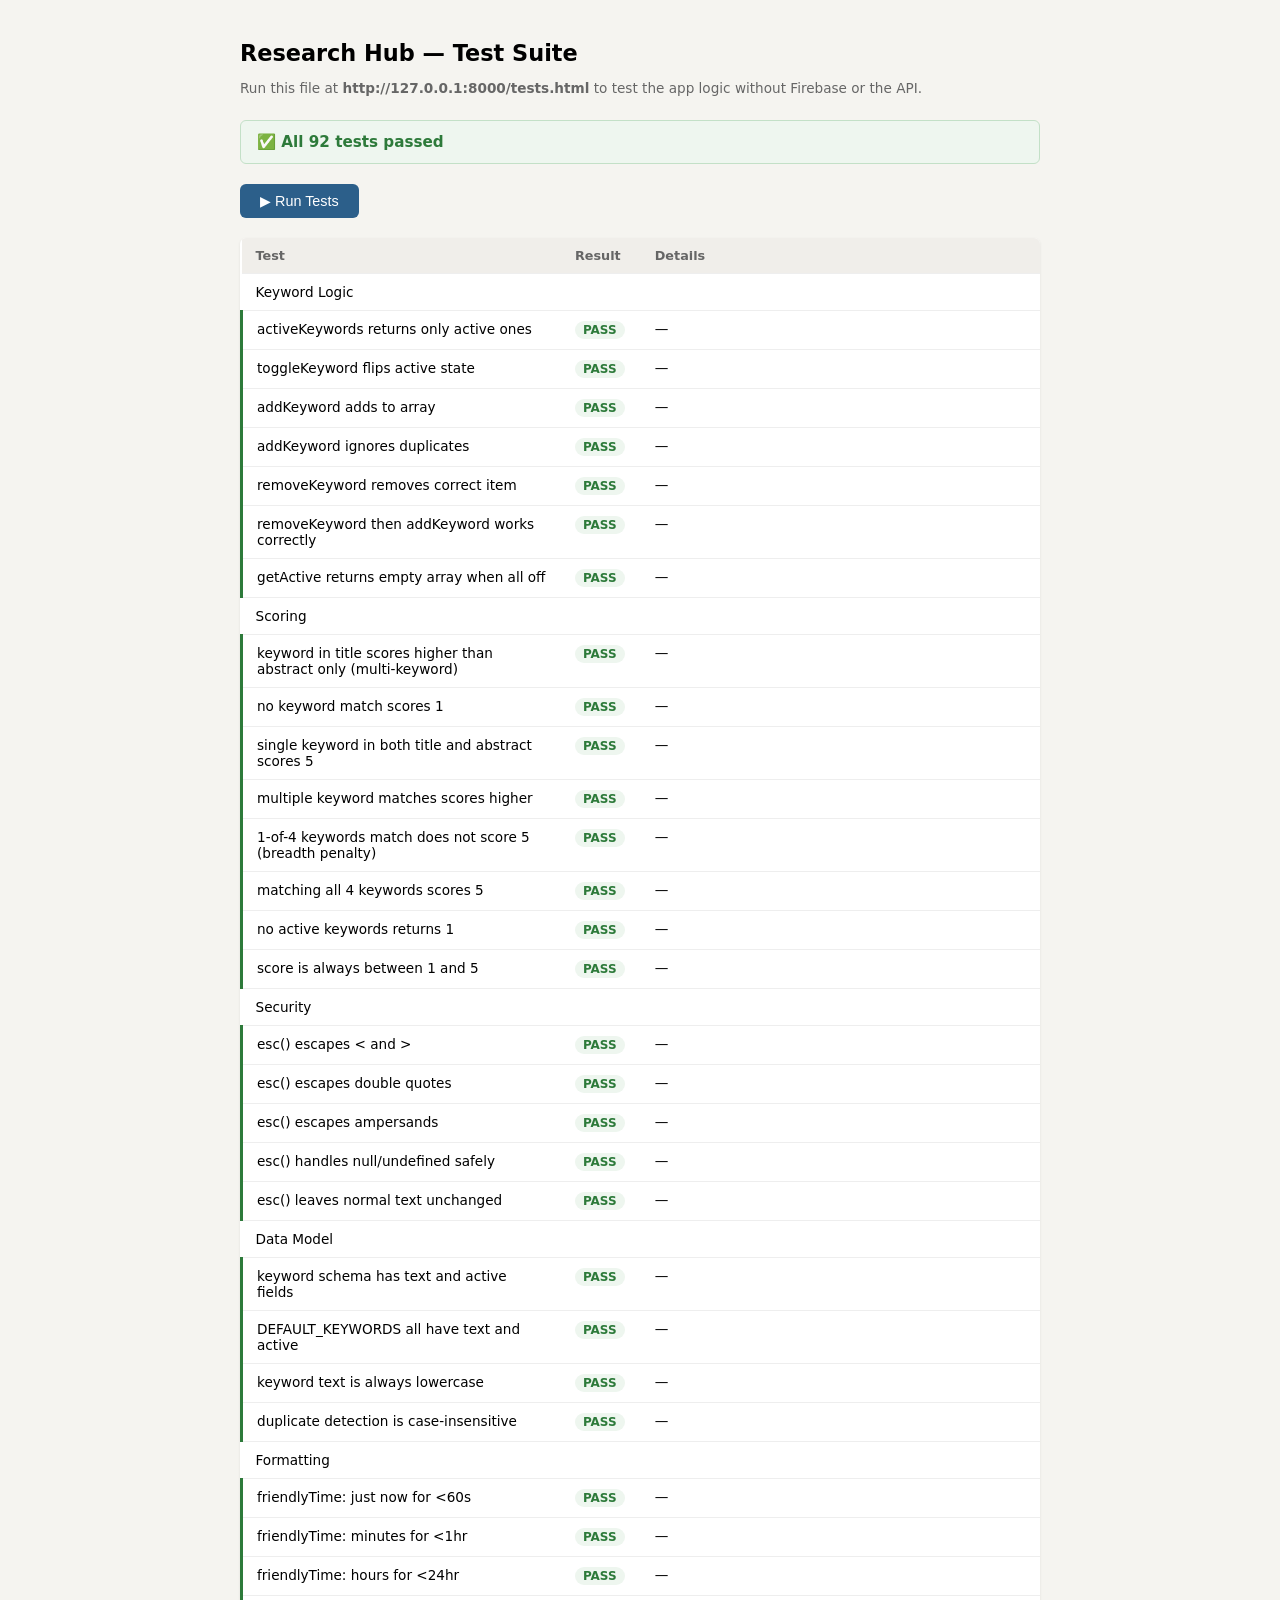
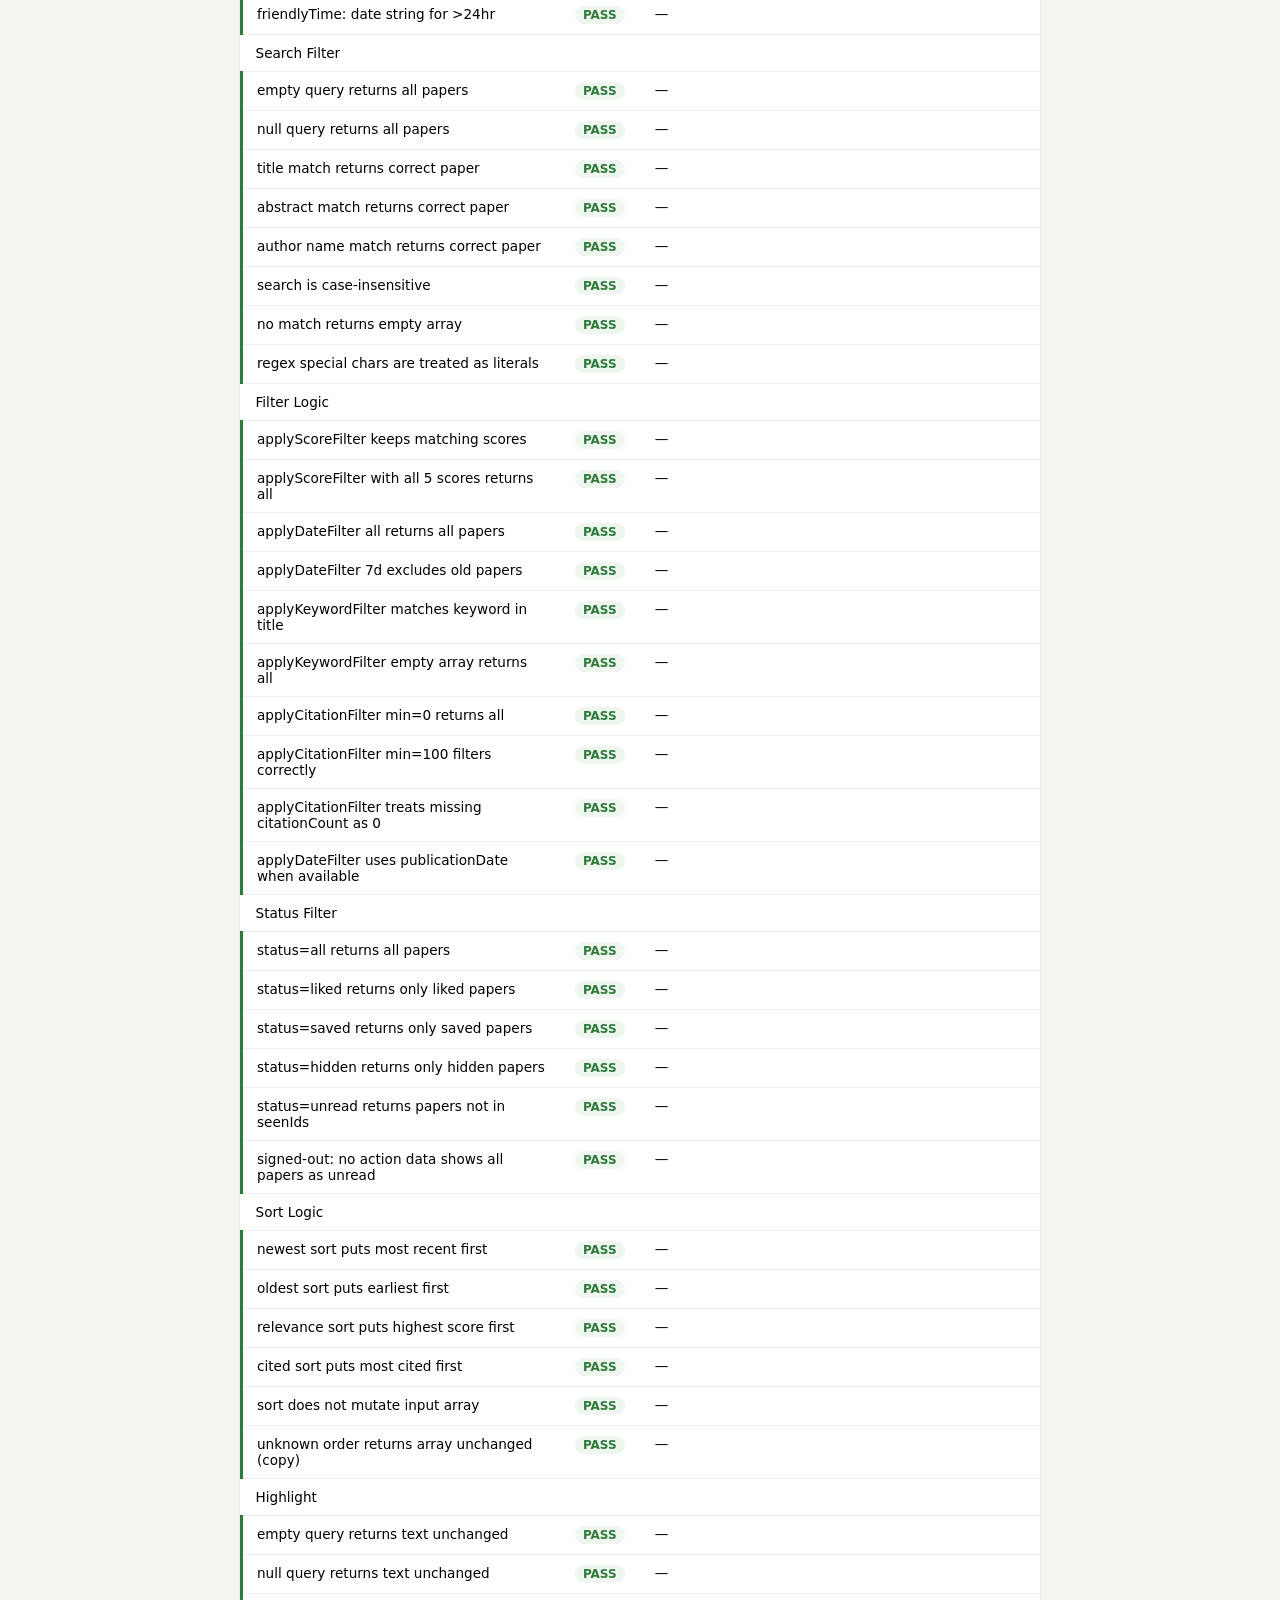
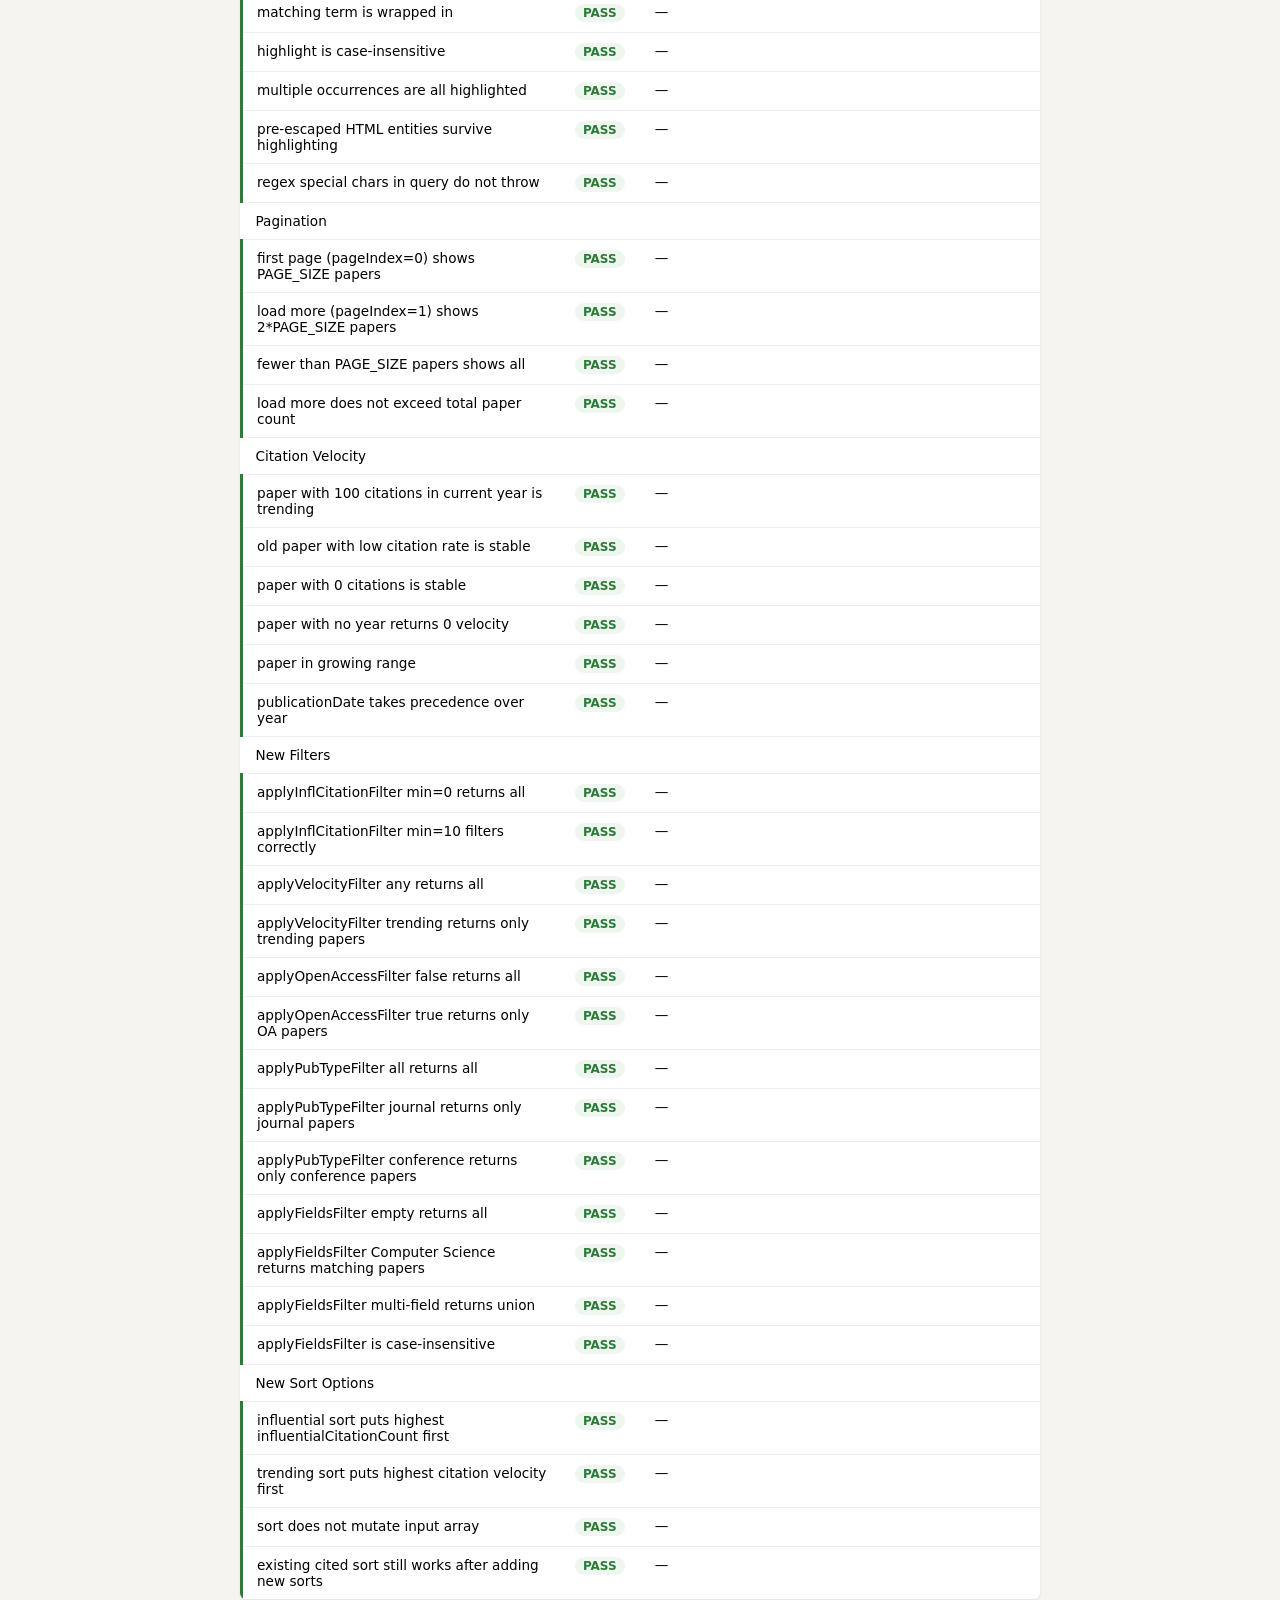
==== commit f76329b5: "fix: smarter relevance scoring — breadth × depth hybrid formula Old formula normalised only against " ====
--- a/tests.html
+++ b/tests.html
@@ -229,10 +229,11 @@
 // ════════════════════════════════════════════════════════════
 
 function scorepaperTest(paper, activeKws) {
+  // Mirror of scorepaper() in index.html — must be kept in sync.
   if (activeKws.length === 0) return 1;
   const title    = (paper.title    || '').toLowerCase();
   const abstract = (paper.abstract || '').toLowerCase();
-  let matches    = 0;
+  let depthScore = 0;
   let matchedKws = 0;
   for (const kw of activeKws) {
     const kwLower    = kw.toLowerCase();
@@ -240,27 +241,35 @@
     const inAbstract = abstract.includes(kwLower);
     if (inTitle || inAbstract) {
       matchedKws++;
-      if (inTitle)    matches += 2;
-      if (inAbstract) matches += 1;
+      if (inTitle)    depthScore += 2;
+      if (inAbstract) depthScore += 1;
     }
   }
   if (matchedKws === 0) return 1;
-  const ratio = matches / (matchedKws * 3);
-  if (ratio < 0.5)  return 3;
-  if (ratio < 0.75) return 4;
-  return 5;
-}
-
-test('Scoring', 'keyword in title scores higher than abstract only', () => {
-  const kws = ['social robots'];
+  const breadth  = matchedKws / activeKws.length;
+  const depth    = depthScore / (matchedKws * 3);
+  const combined = (breadth * 0.7) + (depth * 0.3);
+  if (combined >= 0.75) return 5;
+  if (combined >= 0.50) return 4;
+  if (combined >= 0.30) return 3;
+  if (combined >= 0.10) return 2;
+  return 1;
+}
+
+test('Scoring', 'keyword in title scores higher than abstract only (multi-keyword)', () => {
+  // With multiple keywords, breadth penalises partial matches.
+  // Use 4 keywords; paper only matches 1 via title vs 1 via abstract.
+  const kws = ['social robots', 'human robot interaction', 'priming', 'carryover'];
   const titleMatch    = { title: 'Social Robots in Education', abstract: 'This paper discusses learning.' };
   const abstractMatch = { title: 'Robots in Education', abstract: 'We study social robots in schools.' };
   const s1 = scorepaperTest(titleMatch, kws);
   const s2 = scorepaperTest(abstractMatch, kws);
-  // title-only → 4, abstract-only → 3
-  assertEqual(s1, 4, 'title-only match should score 4');
-  assertEqual(s2, 3, 'abstract-only match should score 3');
+  // breadth = 1/4 = 0.25 for both; depth differs (title=0.667 vs abstract=0.333)
+  // s1: combined = 0.25×0.7 + 0.667×0.3 = 0.175+0.200 = 0.375 → 3
+  // s2: combined = 0.25×0.7 + 0.333×0.3 = 0.175+0.100 = 0.275 → 2
   assert(s1 > s2, `title match (${s1}) should score higher than abstract-only match (${s2})`);
+  assert(s1 >= 2 && s1 <= 5, `title match score ${s1} should be in range 2-5`);
+  assert(s2 >= 1 && s2 <= 5, `abstract match score ${s2} should be in range 1-5`);
 });
 
 test('Scoring', 'no keyword match scores 1', () => {
@@ -268,10 +277,11 @@
   assertEqual(score, 1, 'unrelated paper should score 1');
 });
 
-test('Scoring', 'keyword in both title and abstract scores 5', () => {
+test('Scoring', 'single keyword in both title and abstract scores 5', () => {
+  // With only 1 keyword, breadth=1.0, depth=1.0, combined=1.0 → 5
   const kws = ['social robots'];
   const paper = { title: 'Social Robots in Education', abstract: 'Social robots improve outcomes.' };
-  assertEqual(scorepaperTest(paper, kws), 5, 'title + abstract match should score 5');
+  assertEqual(scorepaperTest(paper, kws), 5, 'title + abstract match (1 keyword) should score 5');
 });
 
 test('Scoring', 'multiple keyword matches scores higher', () => {
@@ -281,12 +291,33 @@
   assert(scorepaperTest(rich, kws) > scorepaperTest(poor, kws), 'more matches = higher score');
 });
 
+test('Scoring', '1-of-4 keywords match does not score 5 (breadth penalty)', () => {
+  // Core requirement: a paper matching only 1 of 4 active keywords cannot score 5/5,
+  // even if that keyword appears in both title and abstract.
+  const kws = ['human robot interaction', 'social modeling', 'social robots', 'carryover in hri'];
+  const oneMatch = { title: 'Social Modeling in Teams', abstract: 'Social modeling drives group behaviour.' };
+  const score = scorepaperTest(oneMatch, kws);
+  // breadth = 1/4 = 0.25, depth = 1.0 → combined = 0.475 → score 3 (not 5)
+  assert(score < 5, `1-of-4 keyword match should score < 5, got ${score}`);
+  assert(score >= 2, `1-of-4 keyword match should score >= 2, got ${score}`);
+});
+
+test('Scoring', 'matching all 4 keywords scores 5', () => {
+  const kws = ['human robot interaction', 'social modeling', 'social robots', 'carryover in hri'];
+  const allMatch = {
+    title: 'Human Robot Interaction: Social Robots, Social Modeling and Carryover in HRI',
+    abstract: 'We examine human robot interaction alongside social modeling, social robots and carryover in hri.'
+  };
+  assertEqual(scorepaperTest(allMatch, kws), 5, 'all 4 keywords matched should score 5');
+});
+
 test('Scoring', 'no active keywords returns 1', () => {
   const score = scorepaperTest({ title: 'Any Paper', abstract: 'Any abstract.' }, []);
   assertEqual(score, 1, 'no active keywords should return 1');
 });
 
-test('Scoring', 'score is always 1, 3, 4, or 5 (2 removed)', () => {
+test('Scoring', 'score is always between 1 and 5', () => {
+  // New formula can produce all values 1-5 depending on breadth+depth
   const papers = [
     { title: 'Social Robots and HRI', abstract: 'Social robots for human-robot interaction.' },
     { title: 'Nothing relevant', abstract: 'Nothing here.' },
@@ -297,7 +328,6 @@
   for (const p of papers) {
     const s = scorepaperTest(p, kws);
     assert(s >= 1 && s <= 5, `score ${s} out of range for "${p.title}"`);
-    assert(s !== 2, `score 2 should never occur (got ${s} for "${p.title}")`);
   }
 });
 
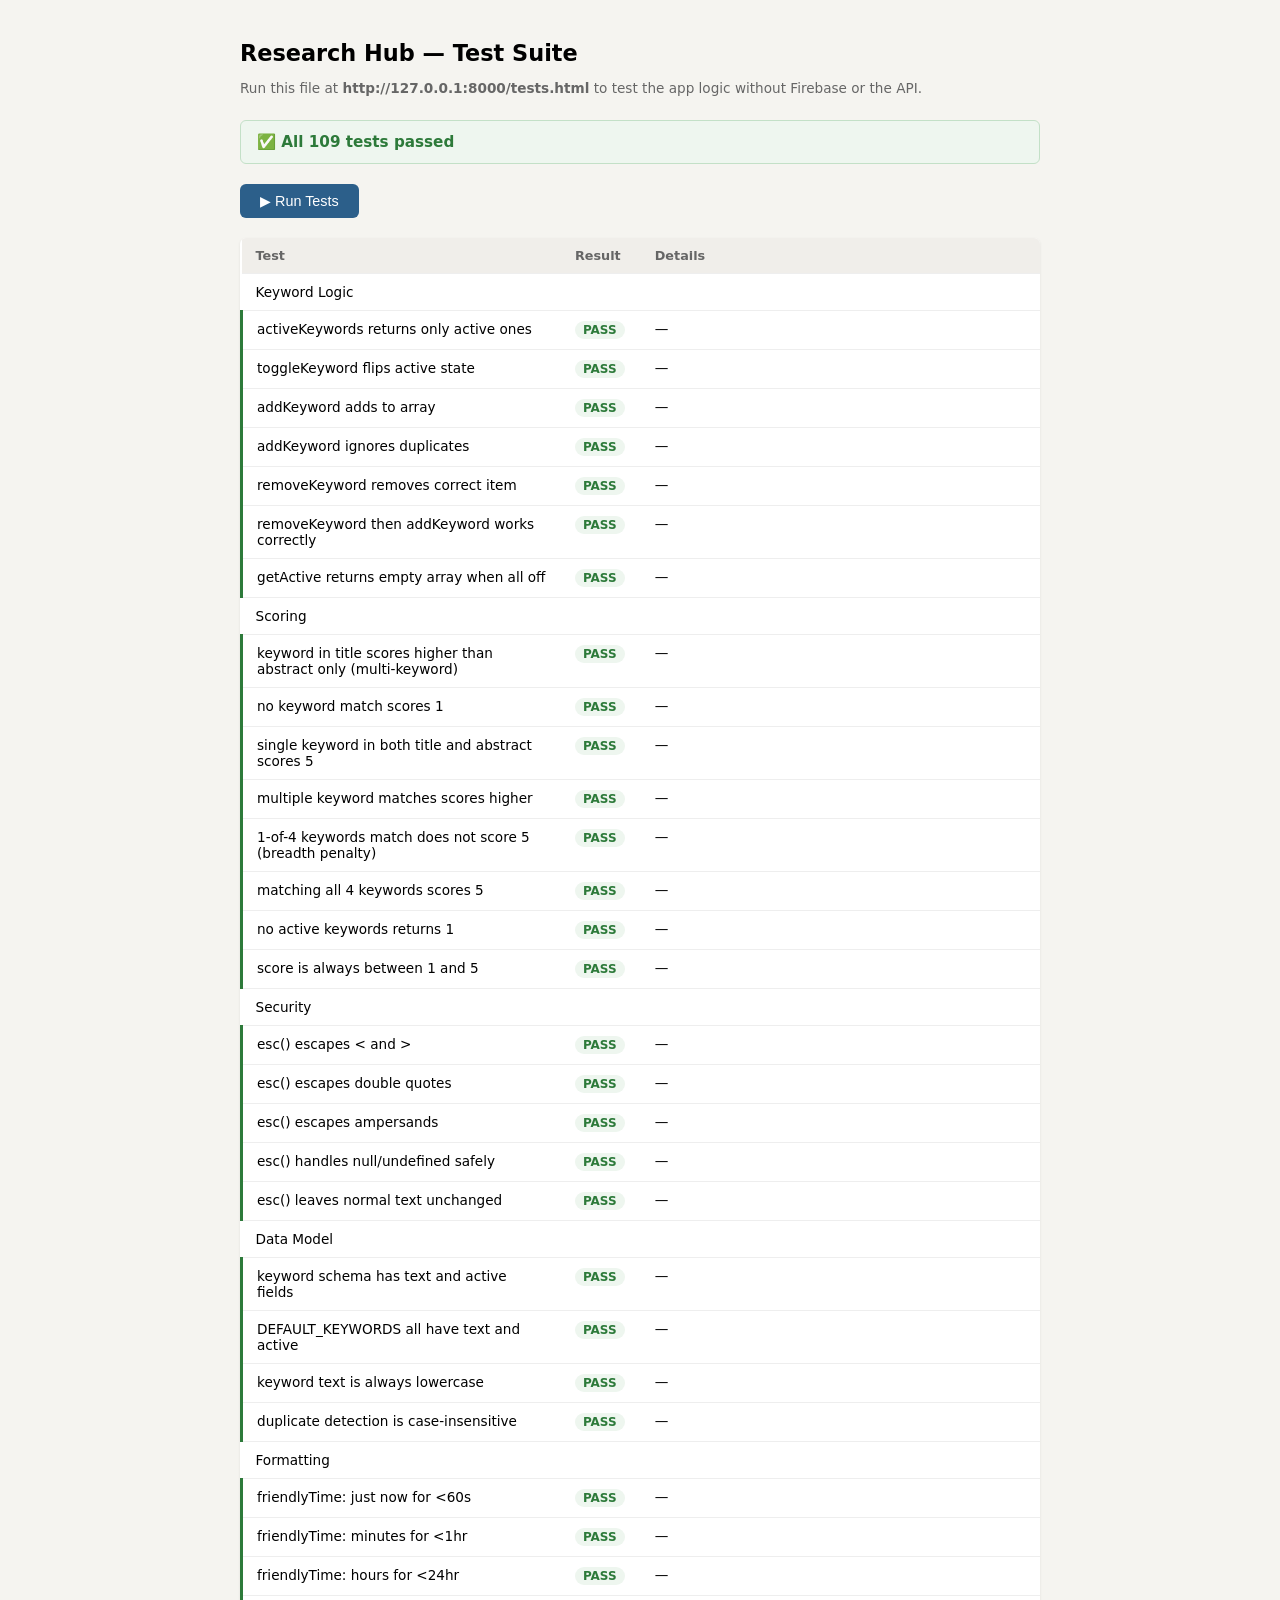
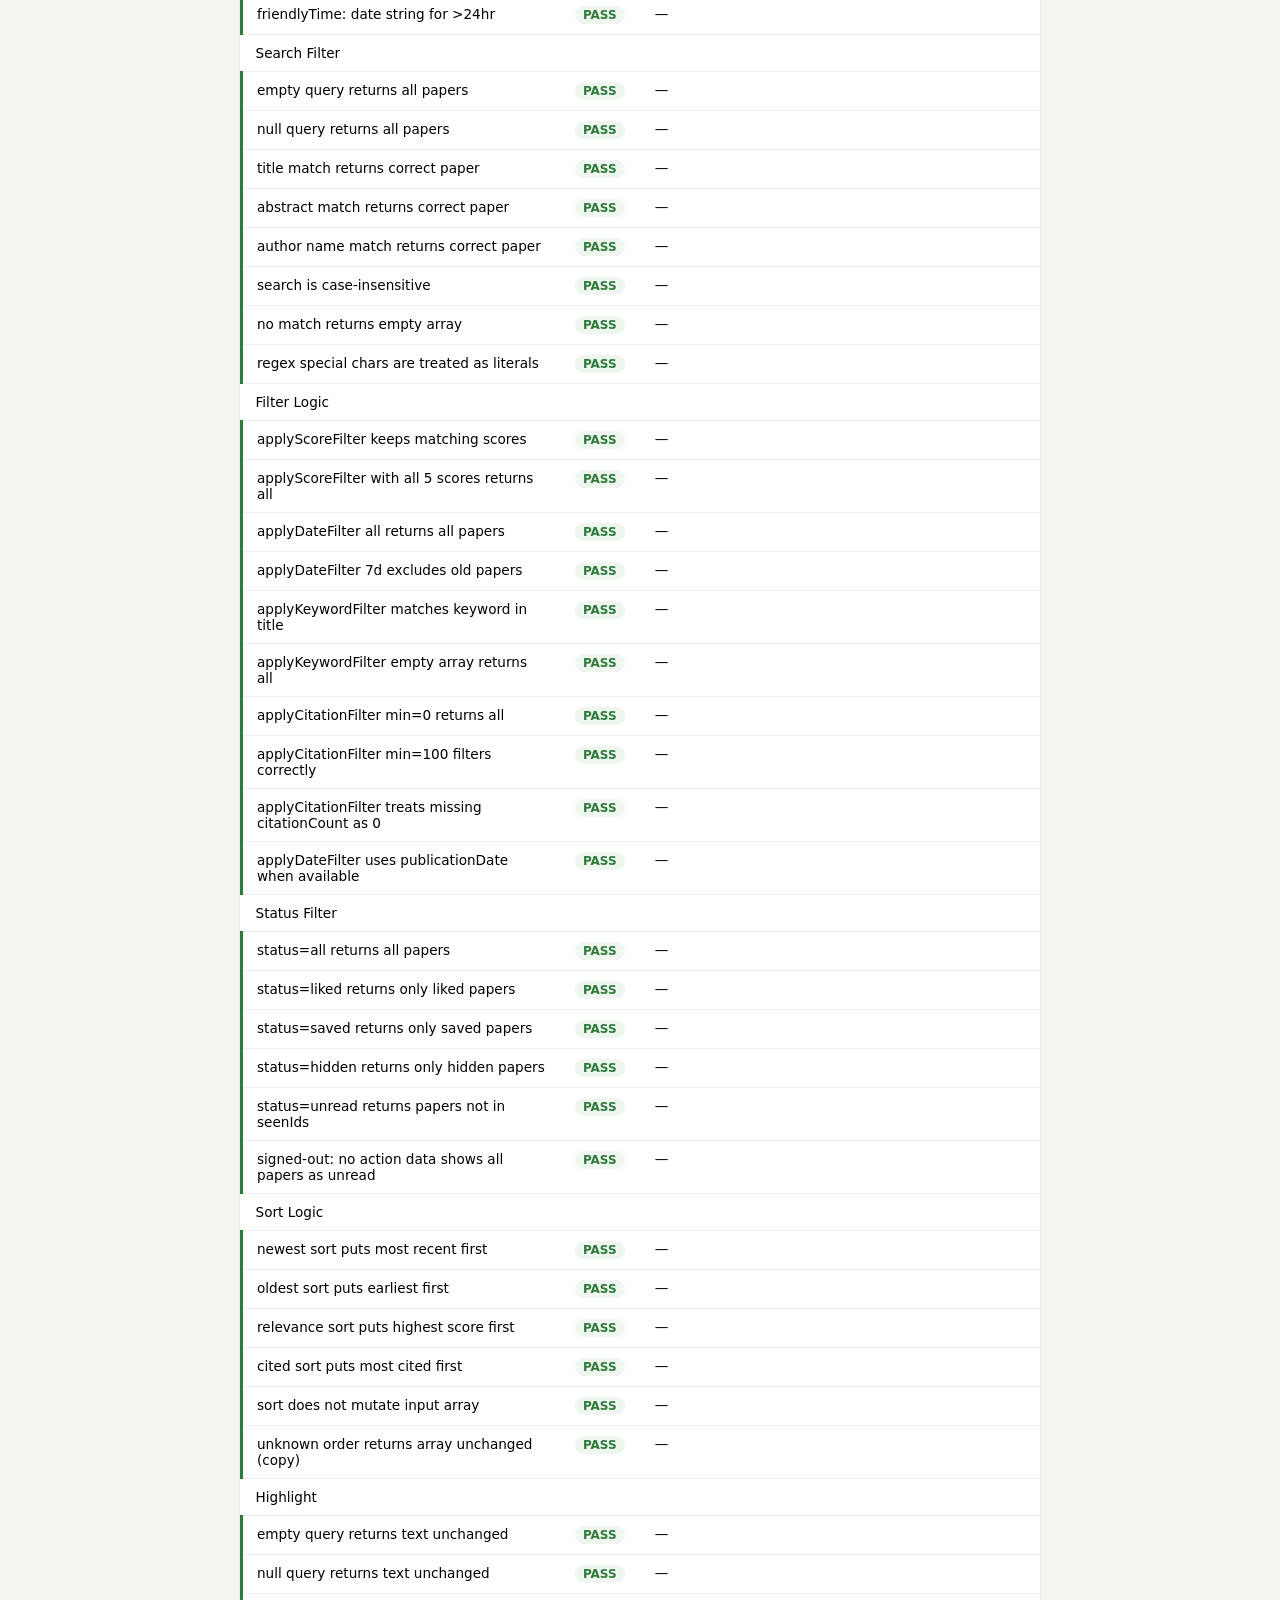
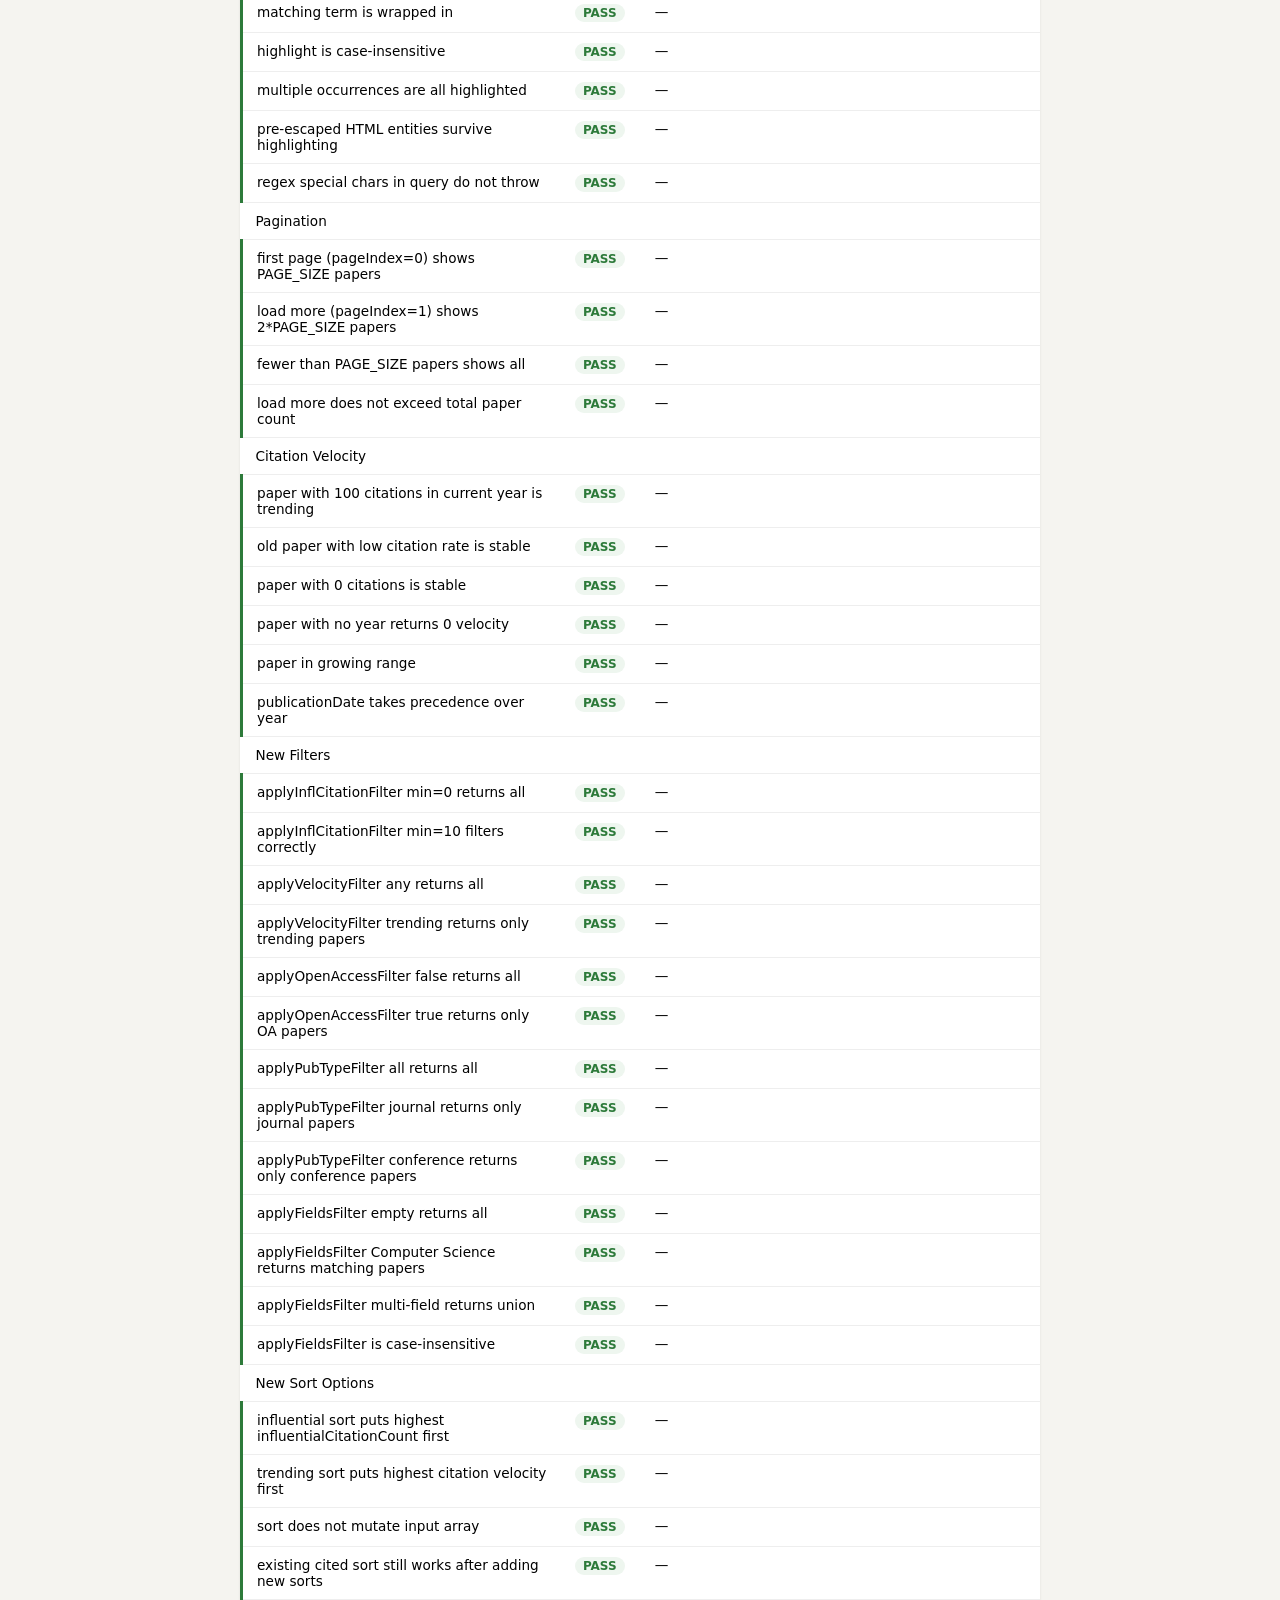
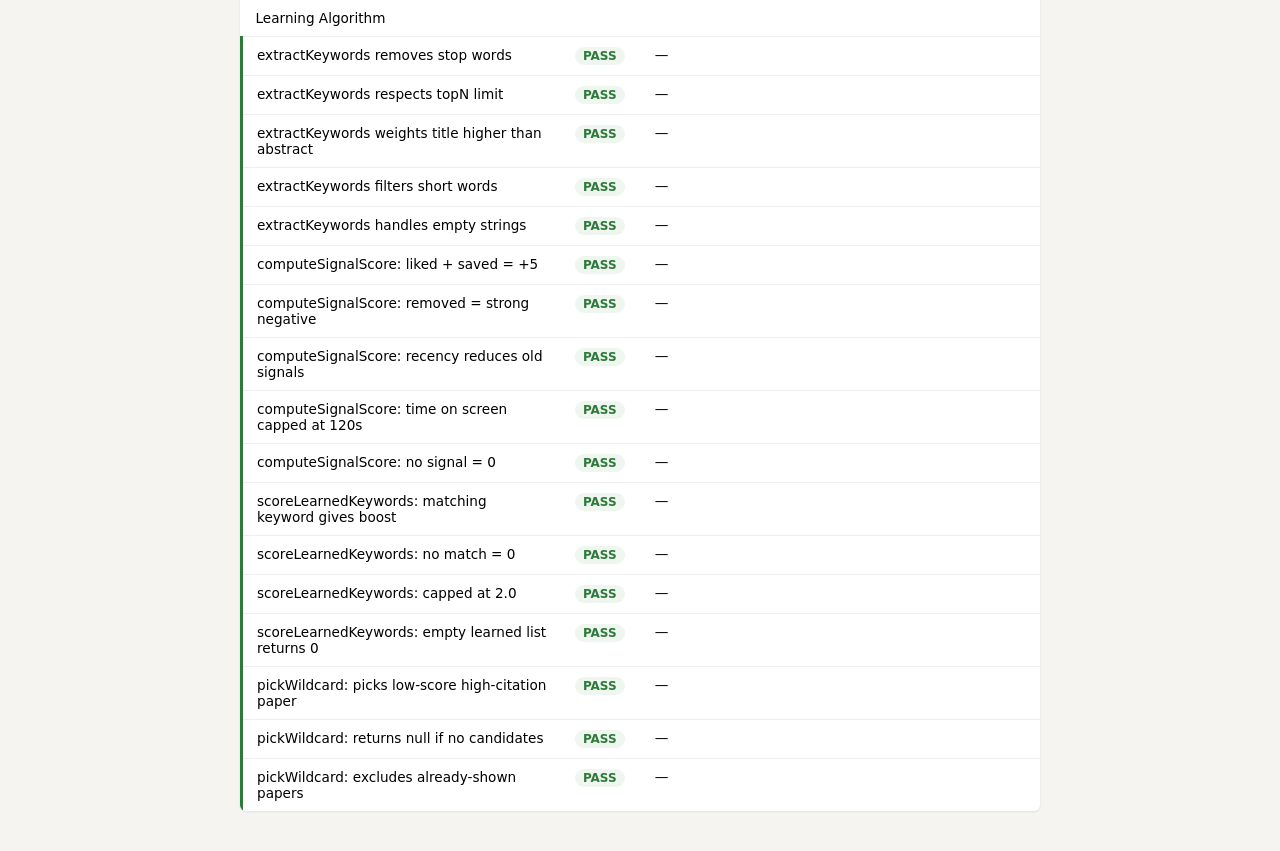
==== commit b2fda158: "feat: smart relevance learning algorithm Tracks user behaviour and continuously personalises the fee" ====
--- a/tests.html
+++ b/tests.html
@@ -1089,6 +1089,192 @@
 });
 
 
+// ════════════════════════════════════════════════════════════
+//  SECTION 15 — Smart Relevance Learning Algorithm
+//  Tests pure functions only (Firebase calls excluded).
+// ════════════════════════════════════════════════════════════
+
+// ── Mirror STOP_WORDS from index.html ────────────────────────
+const STOP_WORDS_TEST = new Set([
+  'the','a','an','and','or','but','in','on','at','to','for','of','with','by',
+  'from','as','is','are','was','were','be','been','being','have','has','had',
+  'do','does','did','will','would','could','should','may','might','this','that',
+  'these','those','it','its','we','our','they','their','study','paper','research',
+  'using','used','results','show','shows','showed','approach','method','methods',
+  'system','based','new','also','can','two','one','both','between','more','most',
+  'such','than','when','which','who','how','data','model','propose','proposed',
+  'present','demonstrate','find','found','analysis','evaluate','evaluation',
+  'provide','different','task','tasks','work','works','high','large','small',
+  'number','recent','review','effect','effects','related','across','within',
+  'toward','through','during','while','where','other','each','into','over',
+]);
+
+function extractKeywordsTest(title, abstract, topN = 3) {
+  const text   = `${title} ${title} ${abstract}`.toLowerCase();
+  const tokens = text.split(/[^a-z]+/).filter(w => w.length >= 4 && !STOP_WORDS_TEST.has(w));
+  const freq   = {};
+  for (const t of tokens) freq[t] = (freq[t] || 0) + 1;
+  return Object.entries(freq)
+    .sort((a, b) => b[1] - a[1])
+    .slice(0, topN)
+    .map(([word]) => word);
+}
+
+// ── extractKeywords tests ─────────────────────────────────────
+
+test('Learning Algorithm', 'extractKeywords removes stop words', () => {
+  const result = extractKeywordsTest('The Study of Robots', 'This paper is about robots and the study', 3);
+  assert(!result.includes('the'), 'should not include "the"');
+  assert(!result.includes('study'), 'should not include "study" (stop word)');
+  assert(!result.includes('paper'), 'should not include "paper" (stop word)');
+});
+
+test('Learning Algorithm', 'extractKeywords respects topN limit', () => {
+  const result = extractKeywordsTest('social robots human interaction priming contagion', '', 3);
+  assertEqual(result.length, 3, 'should return exactly 3 keywords');
+});
+
+test('Learning Algorithm', 'extractKeywords weights title higher than abstract', () => {
+  // "robot" appears 2x in title (doubled) + 1x in abstract = 3x
+  // "emotion" appears only 1x in abstract = 1x
+  const result = extractKeywordsTest('robot interaction robot', 'emotion drives human behavior', 2);
+  assertEqual(result[0], 'robot', 'title word "robot" should rank higher than abstract-only word');
+});
+
+test('Learning Algorithm', 'extractKeywords filters short words', () => {
+  const result = extractKeywordsTest('AI robots HCI', 'HRI is key for UX', 5);
+  assert(result.every(w => w.length >= 4), 'all extracted words should be ≥4 chars');
+});
+
+test('Learning Algorithm', 'extractKeywords handles empty strings', () => {
+  const result = extractKeywordsTest('', '', 3);
+  assertEqual(result.length, 0, 'empty input yields no keywords');
+});
+
+// ── computeSignalScore tests ──────────────────────────────────
+
+function computeSignalScoreTest(signal) {
+  if (!signal) return 0;
+  const updatedAt = signal._fakeDate || new Date(0);
+  const daysAgo   = (Date.now() - updatedAt.getTime()) / (1000 * 60 * 60 * 24);
+  const recency   = daysAgo <= 7 ? 1.0 : daysAgo <= 30 ? 0.7 : 0.4;
+  let raw = 0;
+  if (signal.liked)    raw += 3;
+  if (signal.saved)    raw += 2;
+  if (signal.removed)  raw -= 5;
+  if (signal.expanded) raw += 1;
+  if (signal.clicked)  raw += 2;
+  raw += Math.min(signal.secondsVisible || 0, 120) / 10 * 0.5;
+  return raw * recency;
+}
+
+test('Learning Algorithm', 'computeSignalScore: liked + saved = +5', () => {
+  const score = computeSignalScoreTest({ liked: true, saved: true, _fakeDate: new Date() });
+  assertEqual(score, 5, 'liked(+3) + saved(+2) = 5 with full recency');
+});
+
+test('Learning Algorithm', 'computeSignalScore: removed = strong negative', () => {
+  const score = computeSignalScoreTest({ removed: true, _fakeDate: new Date() });
+  assertEqual(score, -5, 'removed should give -5');
+});
+
+test('Learning Algorithm', 'computeSignalScore: recency reduces old signals', () => {
+  const recent = computeSignalScoreTest({ liked: true, _fakeDate: new Date() });
+  const old31  = computeSignalScoreTest({ liked: true, _fakeDate: new Date(Date.now() - 31*24*60*60*1000) });
+  assert(recent > old31, 'recent signal should score higher than 31-day-old signal');
+  assertEqual(old31, 3 * 0.4, '31+ days old gets 40% recency weight');
+});
+
+test('Learning Algorithm', 'computeSignalScore: time on screen capped at 120s', () => {
+  const capped  = computeSignalScoreTest({ secondsVisible: 300, _fakeDate: new Date() });
+  const maxTime = computeSignalScoreTest({ secondsVisible: 120, _fakeDate: new Date() });
+  assertEqual(capped, maxTime, 'time cap at 120s prevents unbounded score');
+  assertEqual(maxTime, 120 / 10 * 0.5, '120s = 6 points');
+});
+
+test('Learning Algorithm', 'computeSignalScore: no signal = 0', () => {
+  assertEqual(computeSignalScoreTest(null), 0, 'null signal returns 0');
+});
+
+// ── scoreLearnedKeywords tests ────────────────────────────────
+
+function scoreLearnedKeywordsTest(paper, learnedKws) {
+  if (!learnedKws.length) return 0;
+  const text = `${paper.title || ''} ${paper.abstract || ''}`.toLowerCase();
+  let boost  = 0;
+  for (const lk of learnedKws) {
+    if (text.includes(lk.text.toLowerCase())) boost += lk.weight * 0.3;
+  }
+  return Math.min(2, boost);
+}
+
+test('Learning Algorithm', 'scoreLearnedKeywords: matching keyword gives boost', () => {
+  const paper   = { title: 'Emotional Contagion in Robots', abstract: '' };
+  const learned = [{ text: 'emotional', weight: 1.0 }, { text: 'contagion', weight: 1.0 }];
+  const boost   = scoreLearnedKeywordsTest(paper, learned);
+  assert(boost > 0, 'matching learned keyword should give positive boost');
+});
+
+test('Learning Algorithm', 'scoreLearnedKeywords: no match = 0', () => {
+  const paper   = { title: 'Quantum Physics', abstract: 'Laser beams.' };
+  const learned = [{ text: 'robots', weight: 1.5 }];
+  assertEqual(scoreLearnedKeywordsTest(paper, learned), 0, 'no match returns 0');
+});
+
+test('Learning Algorithm', 'scoreLearnedKeywords: capped at 2.0', () => {
+  const paper   = { title: 'robots emotions priming contagion social', abstract: 'robots emotions priming' };
+  const learned = Array(10).fill(null).map((_, i) => ({ text: ['robots','emotions','priming','contagion','social'][i % 5], weight: 3.0 }));
+  const boost   = scoreLearnedKeywordsTest(paper, learned);
+  assert(boost <= 2, 'boost should be capped at 2.0');
+});
+
+test('Learning Algorithm', 'scoreLearnedKeywords: empty learned list returns 0', () => {
+  const paper = { title: 'Social Robots', abstract: 'Study of robots.' };
+  assertEqual(scoreLearnedKeywordsTest(paper, []), 0, 'empty learned list gives 0');
+});
+
+// ── pickWildcard tests ────────────────────────────────────────
+
+function pickWildcardTest(allPapersArr, alreadyShown) {
+  const shownIds   = new Set(alreadyShown.map(p => p.paperId));
+  const candidates = allPapersArr
+    .filter(p => !shownIds.has(p.paperId) && p.score <= 2 && (p.influentialCitationCount || 0) >= 3)
+    .sort((a, b) => (b.influentialCitationCount || 0) - (a.influentialCitationCount || 0));
+  if (!candidates.length) return null;
+  return { ...candidates[0], isWildcard: true };
+}
+
+test('Learning Algorithm', 'pickWildcard: picks low-score high-citation paper', () => {
+  const all = [
+    { paperId: 'a', score: 5, influentialCitationCount: 100 }, // high score — not a wildcard candidate
+    { paperId: 'b', score: 1, influentialCitationCount: 15 },  // low score, cited — good wildcard
+    { paperId: 'c', score: 2, influentialCitationCount: 5 },   // low score, cited — ok wildcard
+    { paperId: 'd', score: 1, influentialCitationCount: 0 },   // low score, not cited — skip
+  ];
+  const wildcard = pickWildcardTest(all, []);
+  assertEqual(wildcard?.paperId, 'b', 'should pick paper b (highest infl. citations among low-score papers)');
+  assert(wildcard?.isWildcard === true, 'should be tagged as wildcard');
+});
+
+test('Learning Algorithm', 'pickWildcard: returns null if no candidates', () => {
+  const all = [
+    { paperId: 'a', score: 5, influentialCitationCount: 100 }, // high score, not a candidate
+    { paperId: 'b', score: 1, influentialCitationCount: 0 },   // low citations, not a candidate
+  ];
+  const wildcard = pickWildcardTest(all, []);
+  assertEqual(wildcard, null, 'returns null when no suitable wildcard exists');
+});
+
+test('Learning Algorithm', 'pickWildcard: excludes already-shown papers', () => {
+  const all = [
+    { paperId: 'a', score: 1, influentialCitationCount: 20 },
+    { paperId: 'b', score: 1, influentialCitationCount: 10 },
+  ];
+  const wildcard = pickWildcardTest(all, [{ paperId: 'a' }]);
+  assertEqual(wildcard?.paperId, 'b', 'should skip paper a (already shown)');
+});
+
+
 // ── Wire up the run button ───────────────────────────────────
 document.getElementById('runBtn').addEventListener('click', runAll);
 
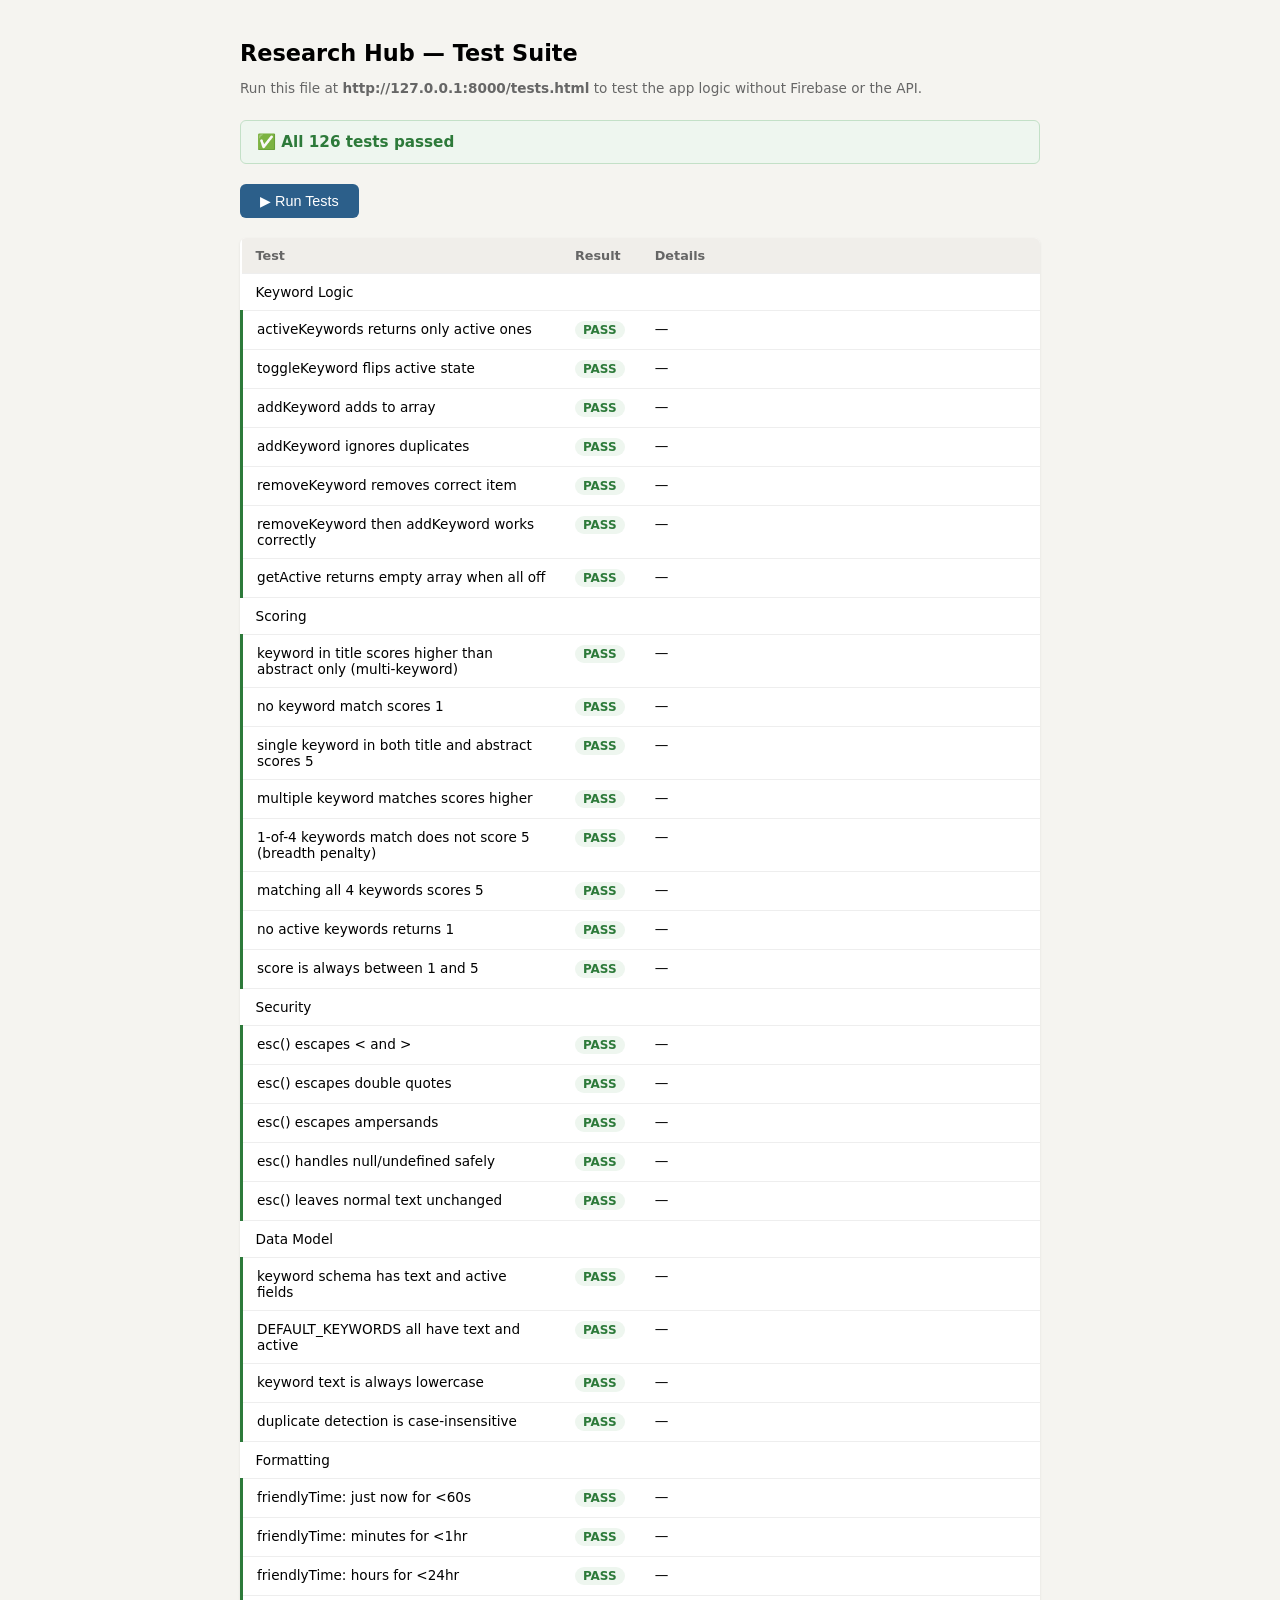
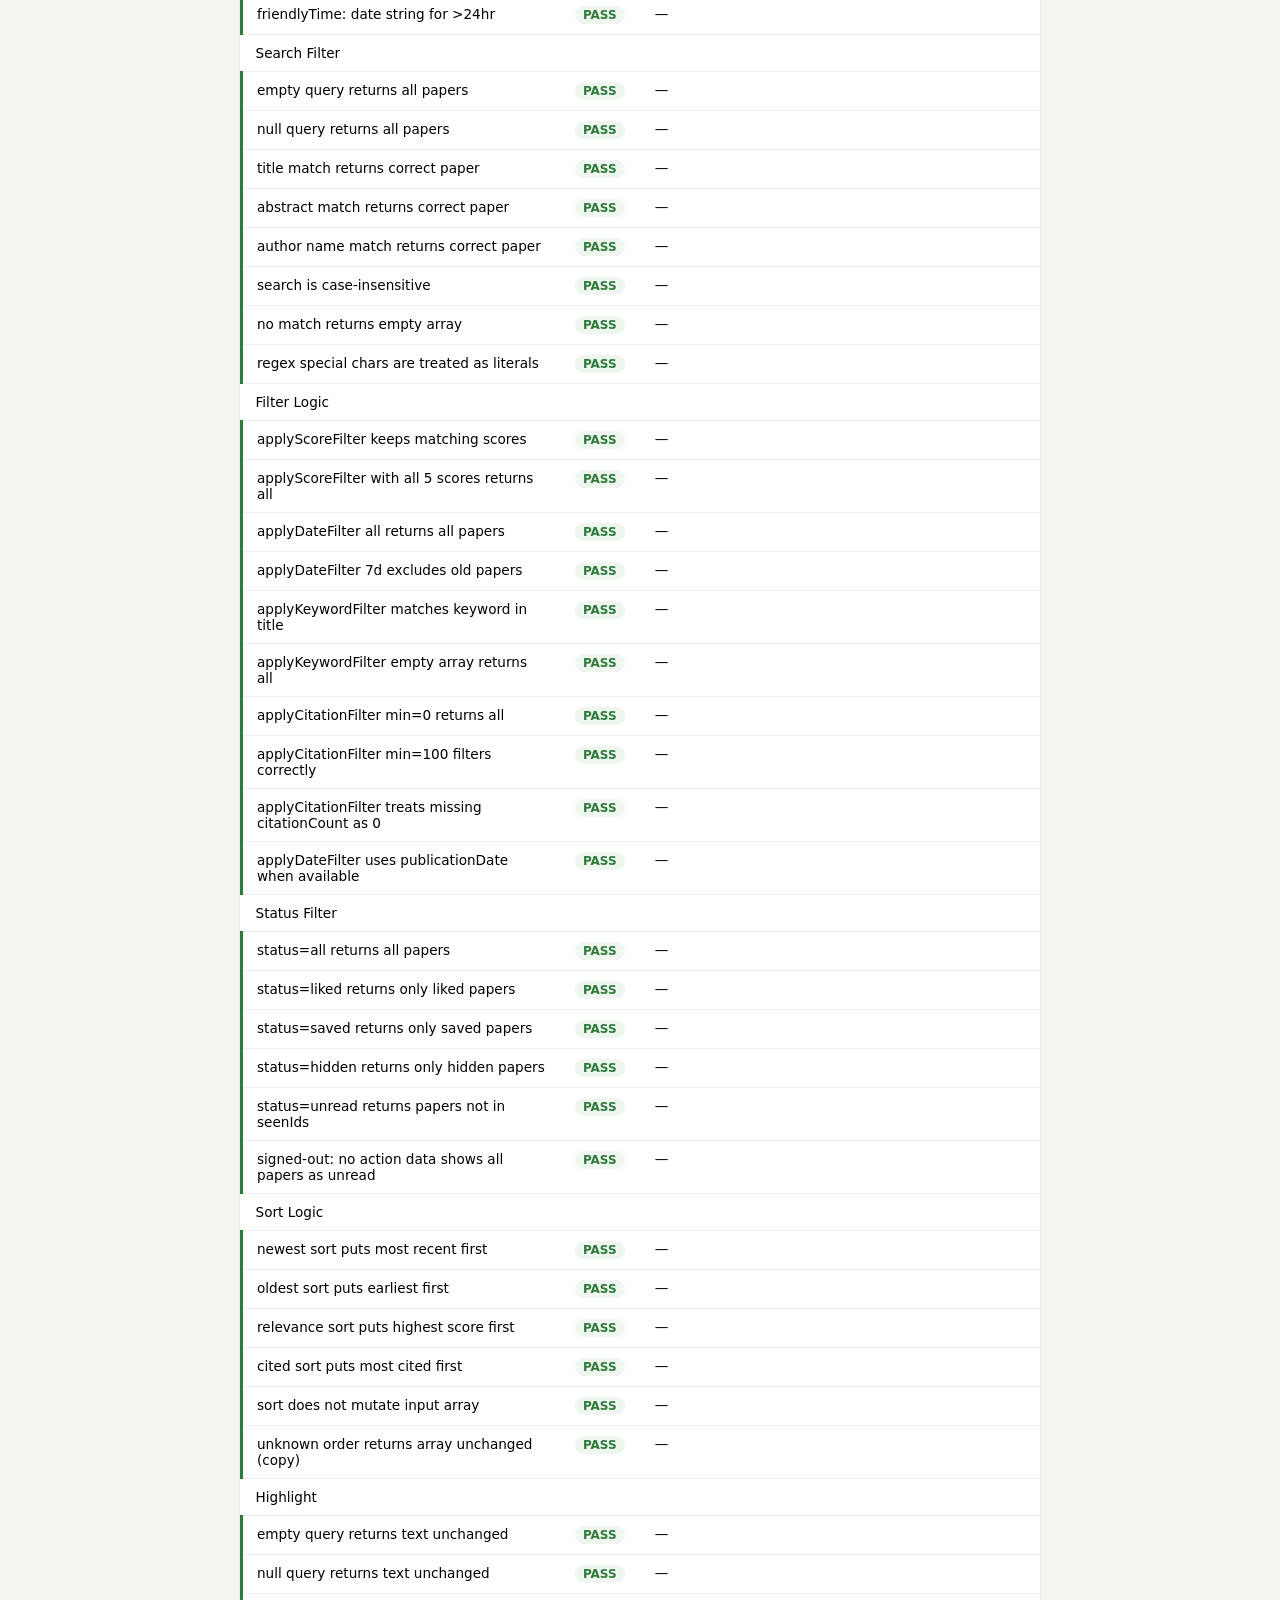
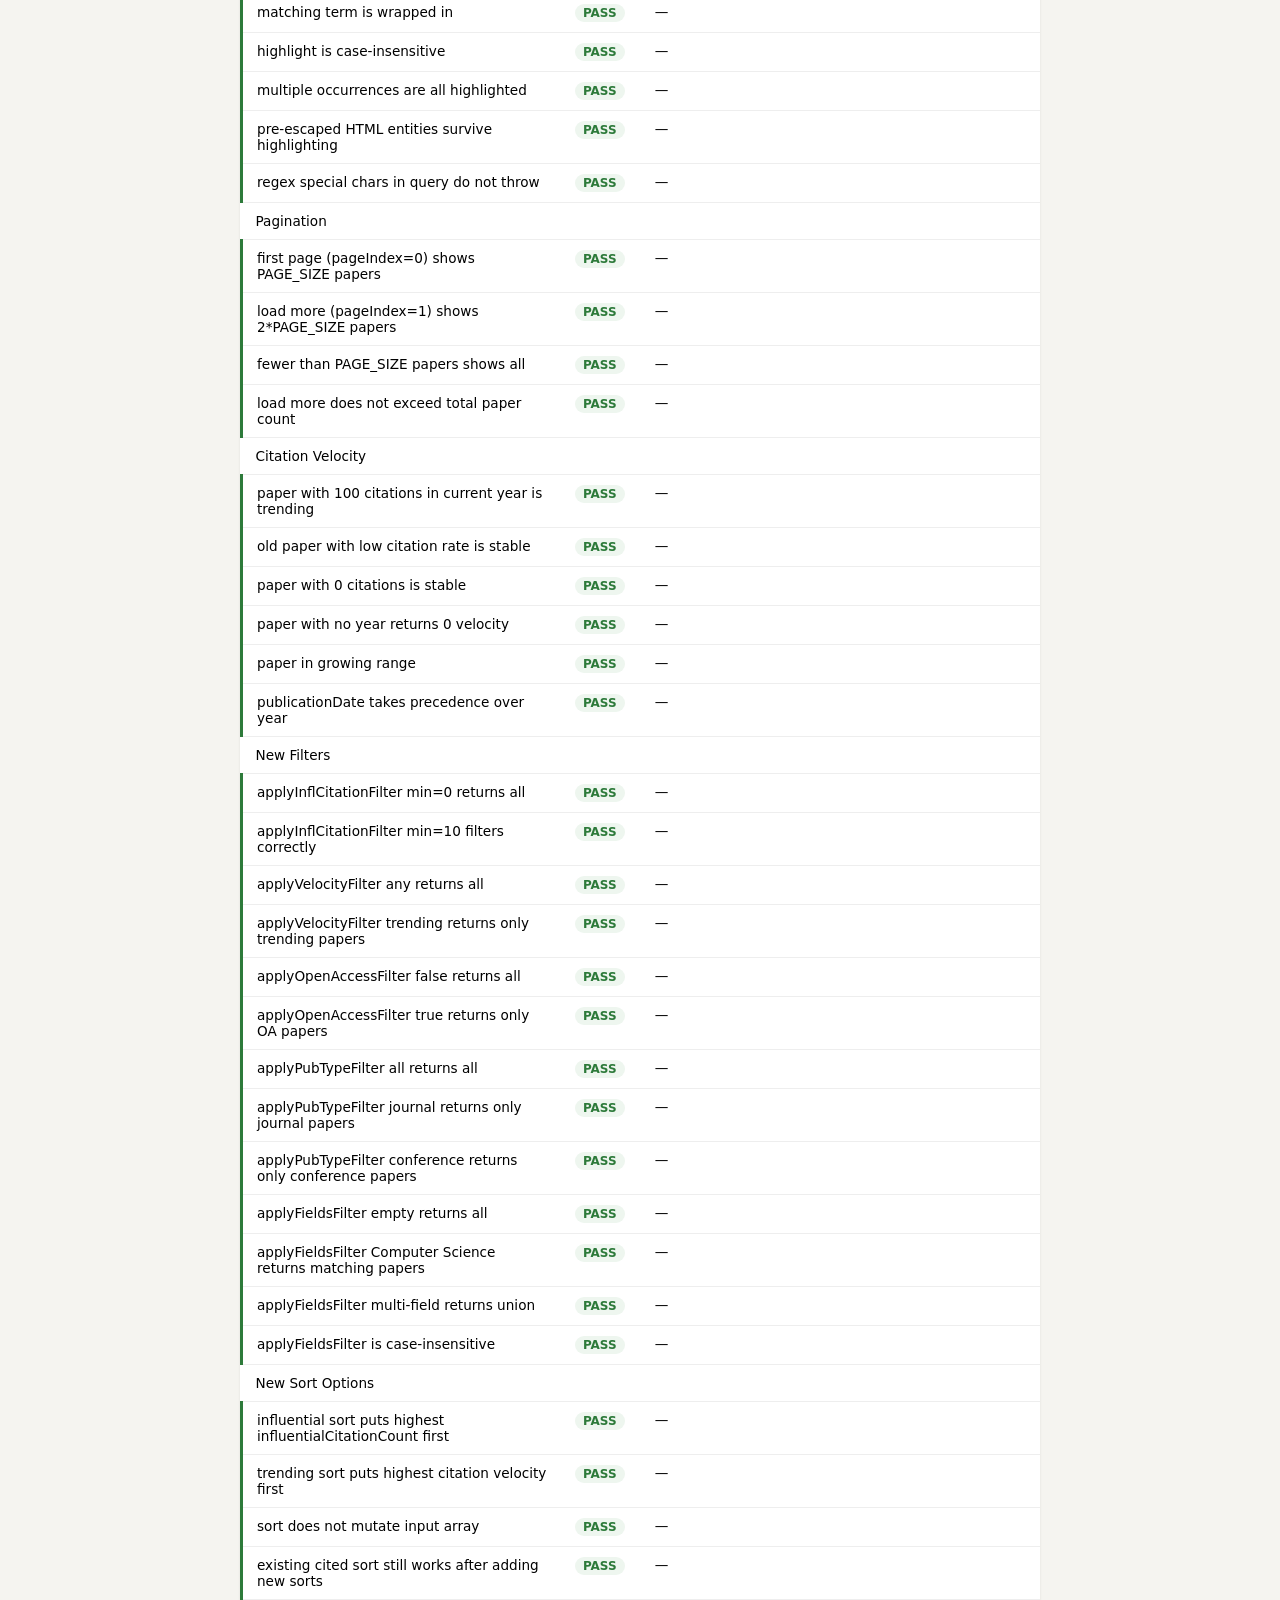
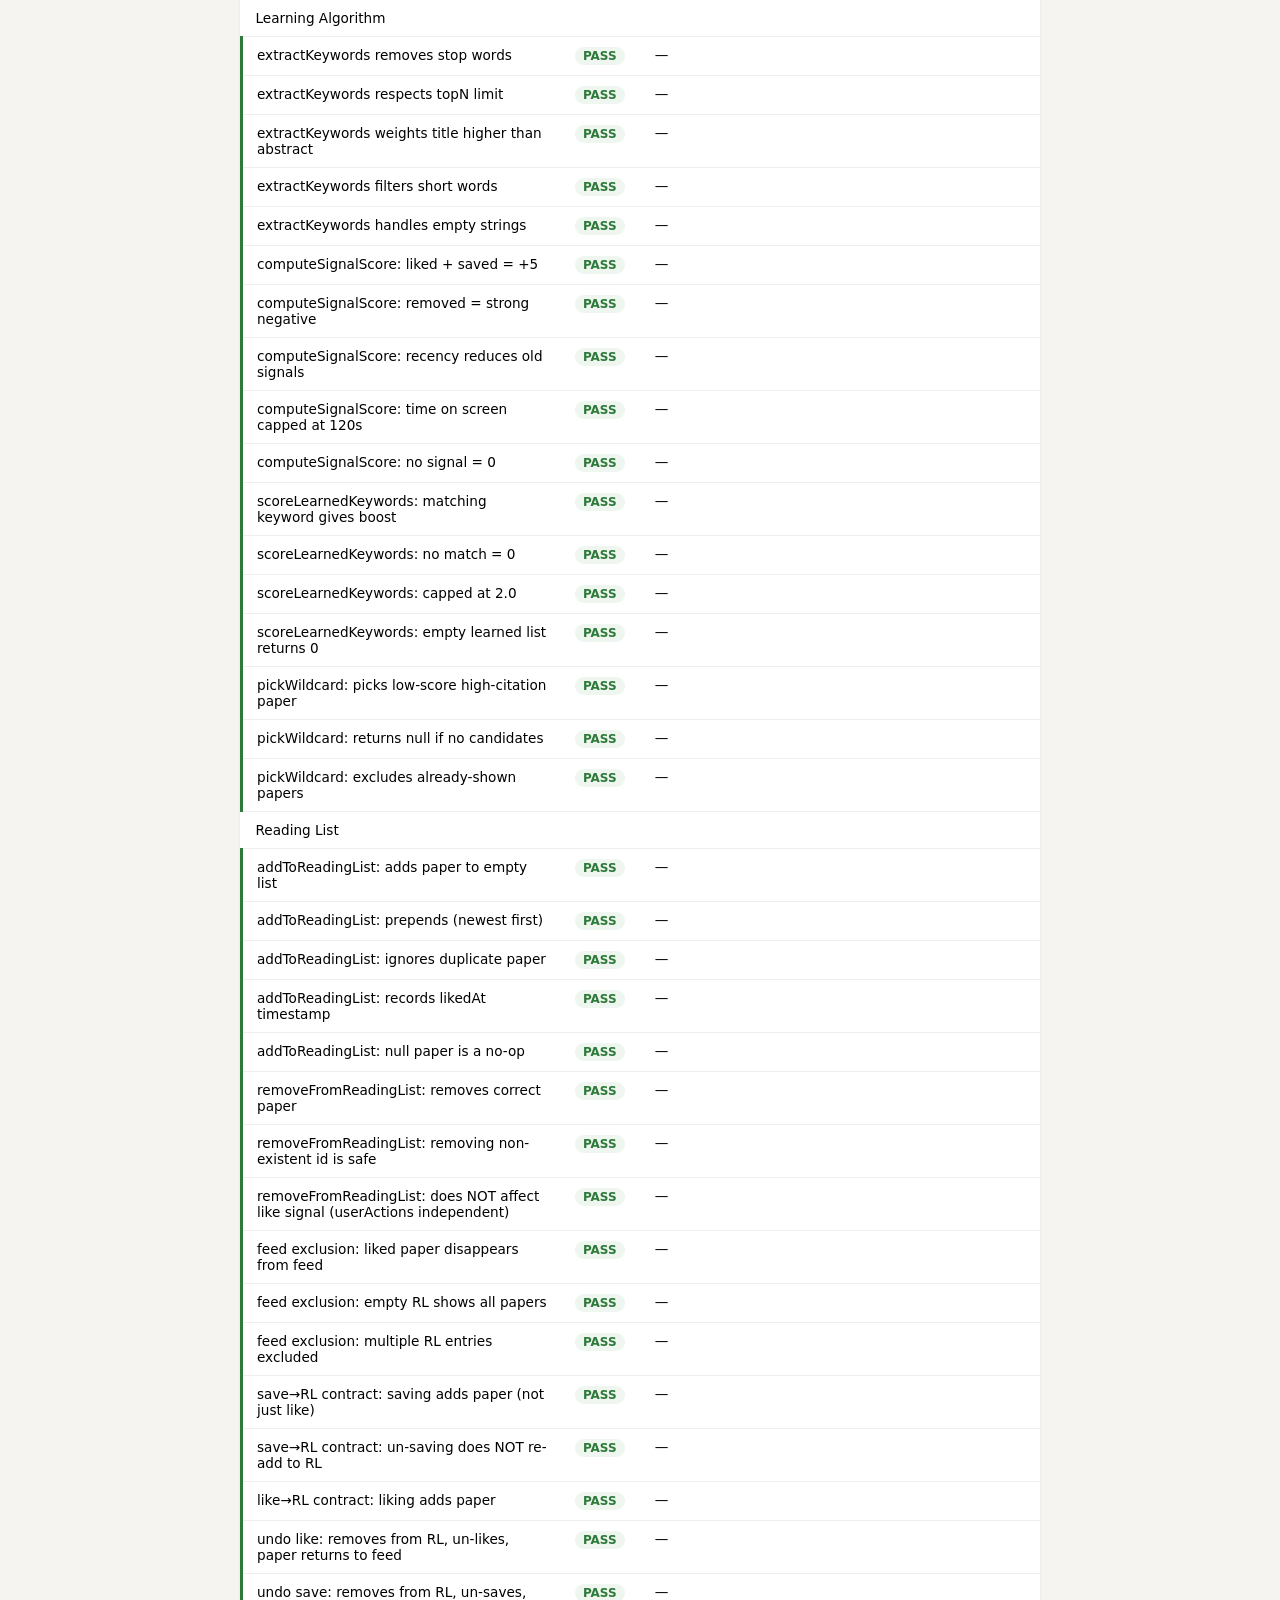
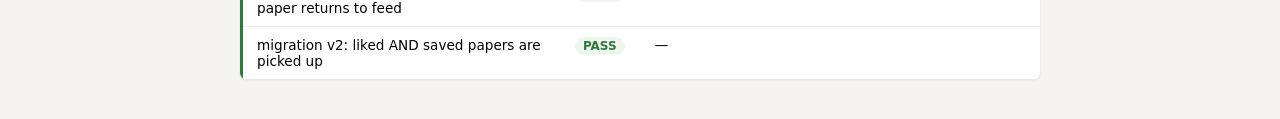
==== commit 20fa7483: "fix(reading-list): Save now adds paper to Reading List (mirrors Like behaviour) - Wire Save action t" ====
--- a/tests.html
+++ b/tests.html
@@ -1275,6 +1275,237 @@
 });
 
 
+// ════════════════════════════════════════════════════════════
+//  SECTION 16 — Reading List logic
+//  Tests the addToReadingList / removeFromReadingList contract
+//  and the feed-exclusion rule — all in pure JS, no DOM.
+// ════════════════════════════════════════════════════════════
+
+// ── Standalone Reading List helpers (mirroring index.html logic) ──
+
+function makeReadingList() { return []; }
+
+function rlAdd(list, paper) {
+  if (!paper) return list;
+  if (list.some(e => e.paper.paperId === paper.paperId)) return list; // no duplicates
+  return [{ paper, likedAt: new Date().toISOString() }, ...list];    // newest first
+}
+
+function rlRemove(list, paperId) {
+  return list.filter(e => e.paper.paperId !== paperId);
+}
+
+function rlContains(list, paperId) {
+  return list.some(e => e.paper.paperId === paperId);
+}
+
+// Simulates the feed-exclusion rule in applyFiltersAndSort():
+// papers already in the Reading List are hidden from the main feed.
+function rlExcludeFeed(allPapers, readingList) {
+  return allPapers.filter(p => !rlContains(readingList, p.paperId));
+}
+
+function makePaper(id, title = 'Test Paper') {
+  return { paperId: id, title, score: 3, authors: [], abstract: '' };
+}
+
+// ── Tests ──
+
+test('Reading List', 'addToReadingList: adds paper to empty list', () => {
+  const paper = makePaper('p1');
+  const list = rlAdd(makeReadingList(), paper);
+  assertLength(list, 1, 'should have 1 entry');
+  assertEqual(list[0].paper.paperId, 'p1', 'entry should be p1');
+});
+
+test('Reading List', 'addToReadingList: prepends (newest first)', () => {
+  let list = makeReadingList();
+  list = rlAdd(list, makePaper('p1'));
+  list = rlAdd(list, makePaper('p2'));
+  assertEqual(list[0].paper.paperId, 'p2', 'p2 was added last, should be first');
+  assertEqual(list[1].paper.paperId, 'p1', 'p1 was added first, should be second');
+});
+
+test('Reading List', 'addToReadingList: ignores duplicate paper', () => {
+  let list = makeReadingList();
+  list = rlAdd(list, makePaper('p1'));
+  list = rlAdd(list, makePaper('p1')); // add same paper again
+  assertLength(list, 1, 'duplicate should not be added');
+});
+
+test('Reading List', 'addToReadingList: records likedAt timestamp', () => {
+  const before = Date.now();
+  const list = rlAdd(makeReadingList(), makePaper('p1'));
+  const after = Date.now();
+  const ts = new Date(list[0].likedAt).getTime();
+  assert(ts >= before && ts <= after, 'likedAt should be a recent timestamp');
+});
+
+test('Reading List', 'addToReadingList: null paper is a no-op', () => {
+  const list = rlAdd(makeReadingList(), null);
+  assertLength(list, 0, 'null paper should not add an entry');
+});
+
+test('Reading List', 'removeFromReadingList: removes correct paper', () => {
+  let list = makeReadingList();
+  list = rlAdd(list, makePaper('p1'));
+  list = rlAdd(list, makePaper('p2'));
+  list = rlRemove(list, 'p1');
+  assertLength(list, 1, 'should have 1 entry after removal');
+  assert(!rlContains(list, 'p1'), 'p1 should be gone');
+  assert(rlContains(list, 'p2'), 'p2 should remain');
+});
+
+test('Reading List', 'removeFromReadingList: removing non-existent id is safe', () => {
+  let list = makeReadingList();
+  list = rlAdd(list, makePaper('p1'));
+  list = rlRemove(list, 'does-not-exist');
+  assertLength(list, 1, 'list length should be unchanged');
+});
+
+test('Reading List', 'removeFromReadingList: does NOT affect like signal (userActions independent)', () => {
+  // Simulates the contract: RL removal must not touch userActions
+  const userActions = { p1: { liked: true, saved: false } };
+  let list = makeReadingList();
+  list = rlAdd(list, makePaper('p1'));
+  list = rlRemove(list, 'p1');
+  // userActions must be untouched — RL is purely a UI queue
+  assert(userActions.p1.liked === true, 'like signal must be preserved after RL removal');
+  assertLength(list, 0, 'RL should be empty');
+});
+
+test('Reading List', 'feed exclusion: liked paper disappears from feed', () => {
+  const papers = [makePaper('p1'), makePaper('p2'), makePaper('p3')];
+  let rl = makeReadingList();
+  rl = rlAdd(rl, makePaper('p1'));
+  const feed = rlExcludeFeed(papers, rl);
+  assertLength(feed, 2, 'feed should have 2 papers (p1 excluded)');
+  assert(!feed.some(p => p.paperId === 'p1'), 'p1 should be excluded from feed');
+  assert(feed.some(p => p.paperId === 'p2'), 'p2 should still be in feed');
+  assert(feed.some(p => p.paperId === 'p3'), 'p3 should still be in feed');
+});
+
+test('Reading List', 'feed exclusion: empty RL shows all papers', () => {
+  const papers = [makePaper('p1'), makePaper('p2')];
+  const feed = rlExcludeFeed(papers, makeReadingList());
+  assertLength(feed, 2, 'all papers should appear when RL is empty');
+});
+
+test('Reading List', 'feed exclusion: multiple RL entries excluded', () => {
+  const papers = [makePaper('p1'), makePaper('p2'), makePaper('p3')];
+  let rl = makeReadingList();
+  rl = rlAdd(rl, makePaper('p1'));
+  rl = rlAdd(rl, makePaper('p3'));
+  const feed = rlExcludeFeed(papers, rl);
+  assertLength(feed, 1, 'only p2 should remain in feed');
+  assertEqual(feed[0].paperId, 'p2', 'remaining paper should be p2');
+});
+
+test('Reading List', 'save→RL contract: saving adds paper (not just like)', () => {
+  // Simulates the fixed handlePaperAction save branch:
+  // when newVal===true, addToReadingList must be called.
+  // We verify the logic contract independently.
+  const paper = makePaper('p1');
+  const userActions = { p1: { saved: false } };
+  const newVal = !userActions.p1.saved; // toggle: false→true
+  let rl = makeReadingList();
+  if (newVal && paper) {
+    rl = rlAdd(rl, paper);
+  }
+  assert(rlContains(rl, 'p1'), 'saving a paper should add it to Reading List');
+});
+
+test('Reading List', 'save→RL contract: un-saving does NOT re-add to RL', () => {
+  // Un-saving (newVal===false) must not call addToReadingList
+  const paper = makePaper('p1');
+  const userActions = { p1: { saved: true } };
+  const newVal = !userActions.p1.saved; // toggle: true→false (un-save)
+  let rl = makeReadingList();
+  if (newVal && paper) {
+    rl = rlAdd(rl, paper); // this branch should NOT be reached
+  }
+  assert(!rlContains(rl, 'p1'), 'un-saving should not add paper to Reading List');
+});
+
+test('Reading List', 'like→RL contract: liking adds paper', () => {
+  const paper = makePaper('p1');
+  const userActions = { p1: { liked: false } };
+  const newVal = !userActions.p1.liked;
+  let rl = makeReadingList();
+  if (newVal && paper) {
+    rl = rlAdd(rl, paper);
+  }
+  assert(rlContains(rl, 'p1'), 'liking a paper should add it to Reading List');
+});
+
+test('Reading List', 'undo like: removes from RL, un-likes, paper returns to feed', () => {
+  // Simulates the undo callback from showToastWithUndo for like action
+  const paper = makePaper('p1');
+  const allPapers = [makePaper('p2'), paper];
+  const userActions = { p1: { liked: true } };
+
+  // After like: paper is in RL, not in feed
+  let rl = makeReadingList();
+  rl = rlAdd(rl, paper);
+  let feed = rlExcludeFeed(allPapers, rl);
+  assertLength(feed, 1, 'p1 should be out of feed after liking');
+
+  // Undo: remove from RL, un-like
+  rl = rlRemove(rl, 'p1');
+  userActions.p1.liked = false;
+  feed = rlExcludeFeed(allPapers, rl);
+
+  assertLength(feed, 2, 'p1 should be back in feed after undo');
+  assert(!rlContains(rl, 'p1'), 'p1 should be removed from RL after undo');
+  assertEqual(userActions.p1.liked, false, 'like signal should be false after undo');
+});
+
+test('Reading List', 'undo save: removes from RL, un-saves, paper returns to feed', () => {
+  // Simulates the undo callback from showToastWithUndo for save action
+  const paper = makePaper('p1');
+  const allPapers = [makePaper('p2'), paper];
+  const userActions = { p1: { saved: true } };
+
+  // After save: paper is in RL, not in feed
+  let rl = makeReadingList();
+  rl = rlAdd(rl, paper);
+  let feed = rlExcludeFeed(allPapers, rl);
+  assertLength(feed, 1, 'p1 should be out of feed after saving');
+
+  // Undo: remove from RL, un-save
+  rl = rlRemove(rl, 'p1');
+  userActions.p1.saved = false;
+  feed = rlExcludeFeed(allPapers, rl);
+
+  assertLength(feed, 2, 'p1 should be back in feed after undo');
+  assert(!rlContains(rl, 'p1'), 'p1 should be removed from RL after undo');
+  assertEqual(userActions.p1.saved, false, 'save signal should be false after undo');
+});
+
+test('Reading List', 'migration v2: liked AND saved papers are picked up', () => {
+  // Simulates migrateOldLikesToReadingList() with v2 logic
+  const allPapers = [makePaper('p1'), makePaper('p2'), makePaper('p3')];
+  const userActions = {
+    p1: { liked: true,  saved: false }, // liked — should migrate
+    p2: { liked: false, saved: true  }, // saved — should migrate (v2 fix)
+    p3: { liked: false, saved: false }, // neither — should NOT migrate
+  };
+  let rl = makeReadingList();
+
+  for (const [paperId, actions] of Object.entries(userActions)) {
+    const isLikedOrSaved = actions.liked || actions.saved;
+    if (isLikedOrSaved && !rlContains(rl, paperId)) {
+      const paper = allPapers.find(p => p.paperId === paperId);
+      if (paper) rl = [...rl, { paper, likedAt: new Date().toISOString() }];
+    }
+  }
+
+  assertLength(rl, 2, 'migration should import p1 (liked) and p2 (saved)');
+  assert(rlContains(rl, 'p1'), 'p1 (liked) should be in RL after migration');
+  assert(rlContains(rl, 'p2'), 'p2 (saved) should be in RL after migration');
+  assert(!rlContains(rl, 'p3'), 'p3 (neither) should NOT be in RL after migration');
+});
+
 // ── Wire up the run button ───────────────────────────────────
 document.getElementById('runBtn').addEventListener('click', runAll);
 
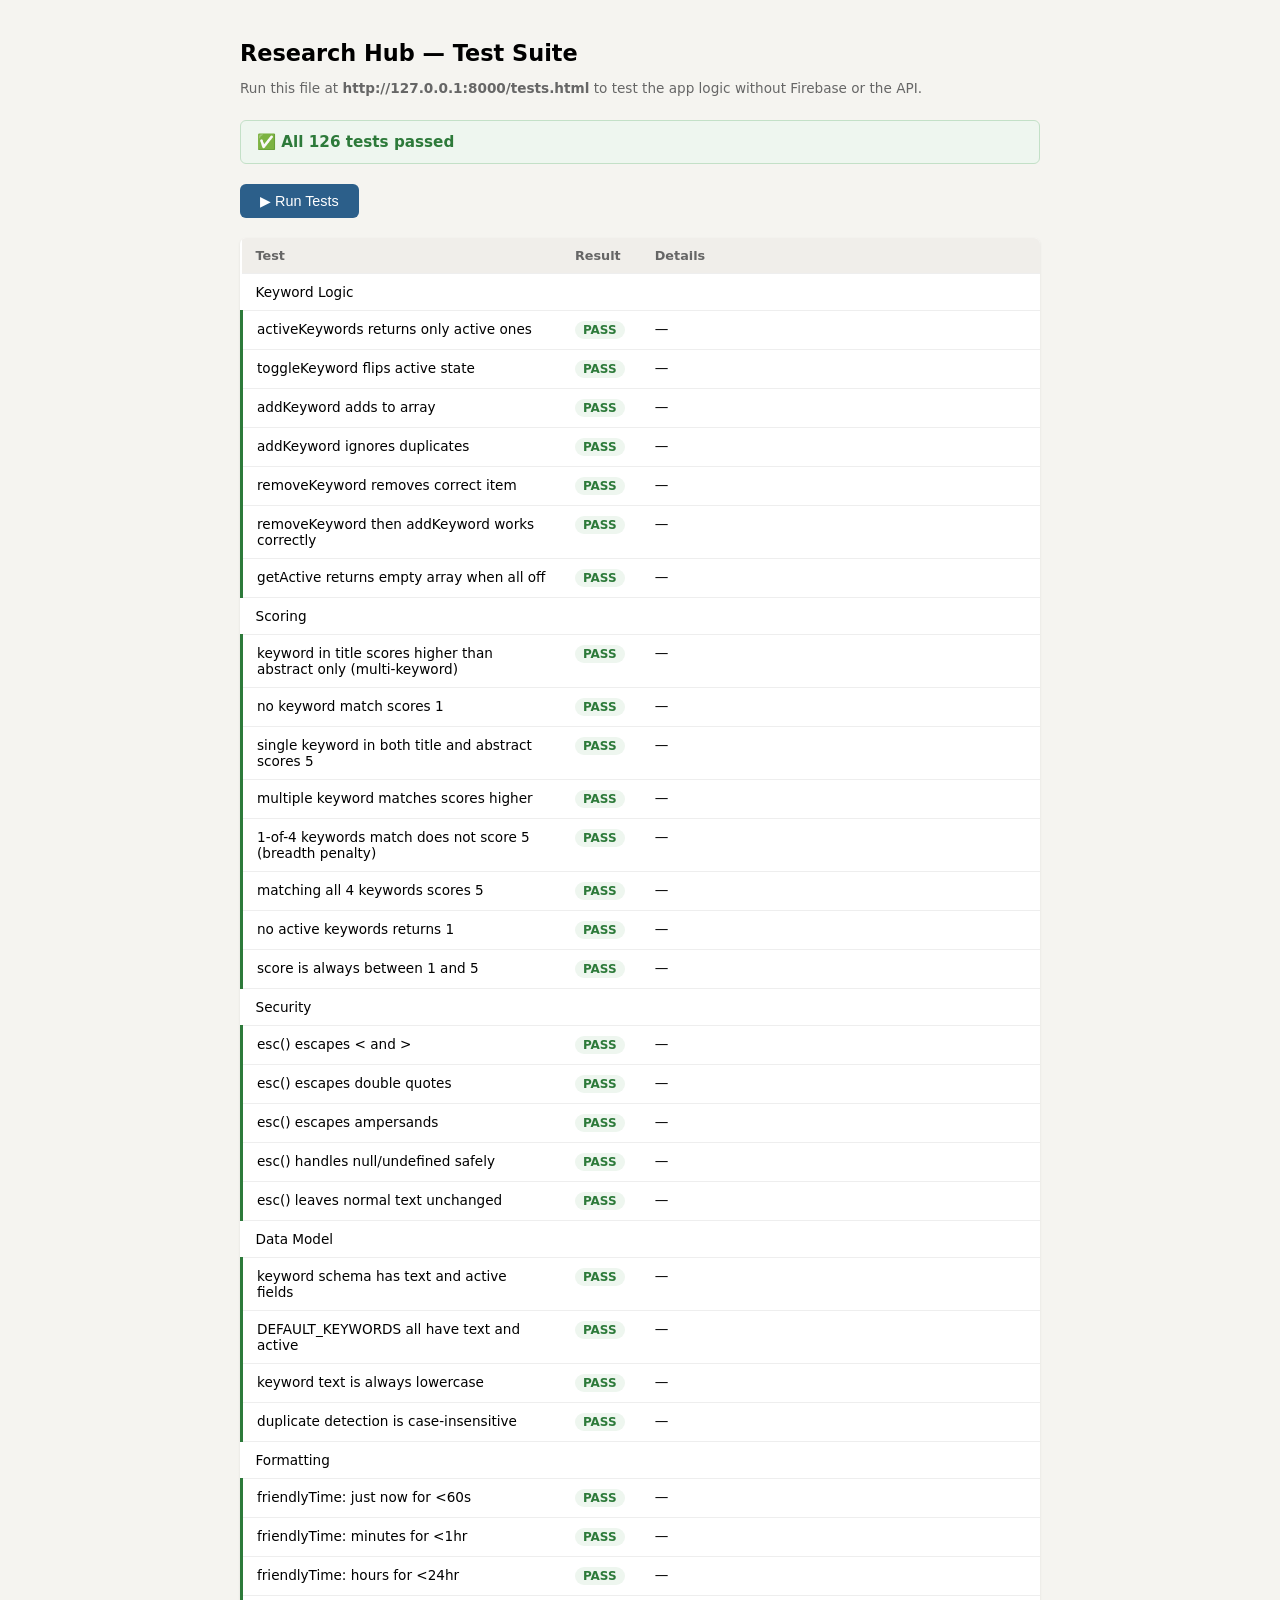
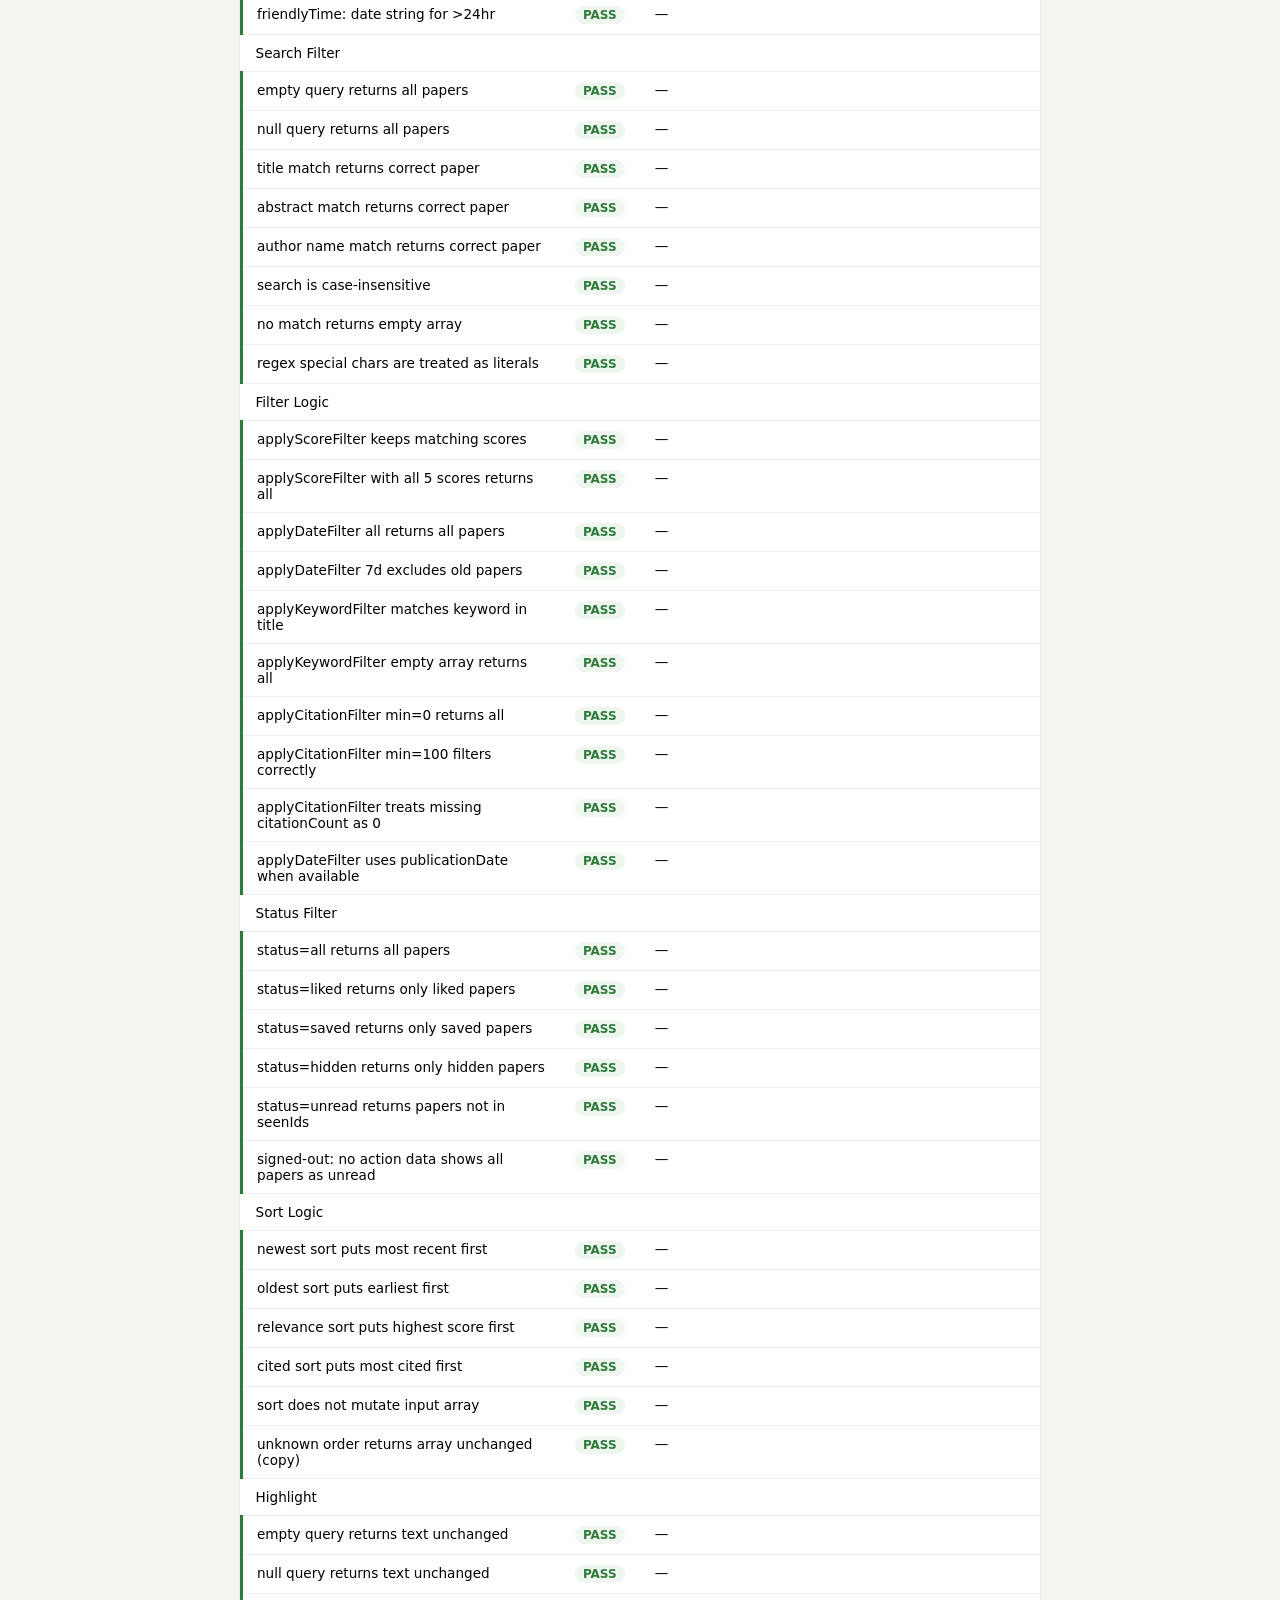
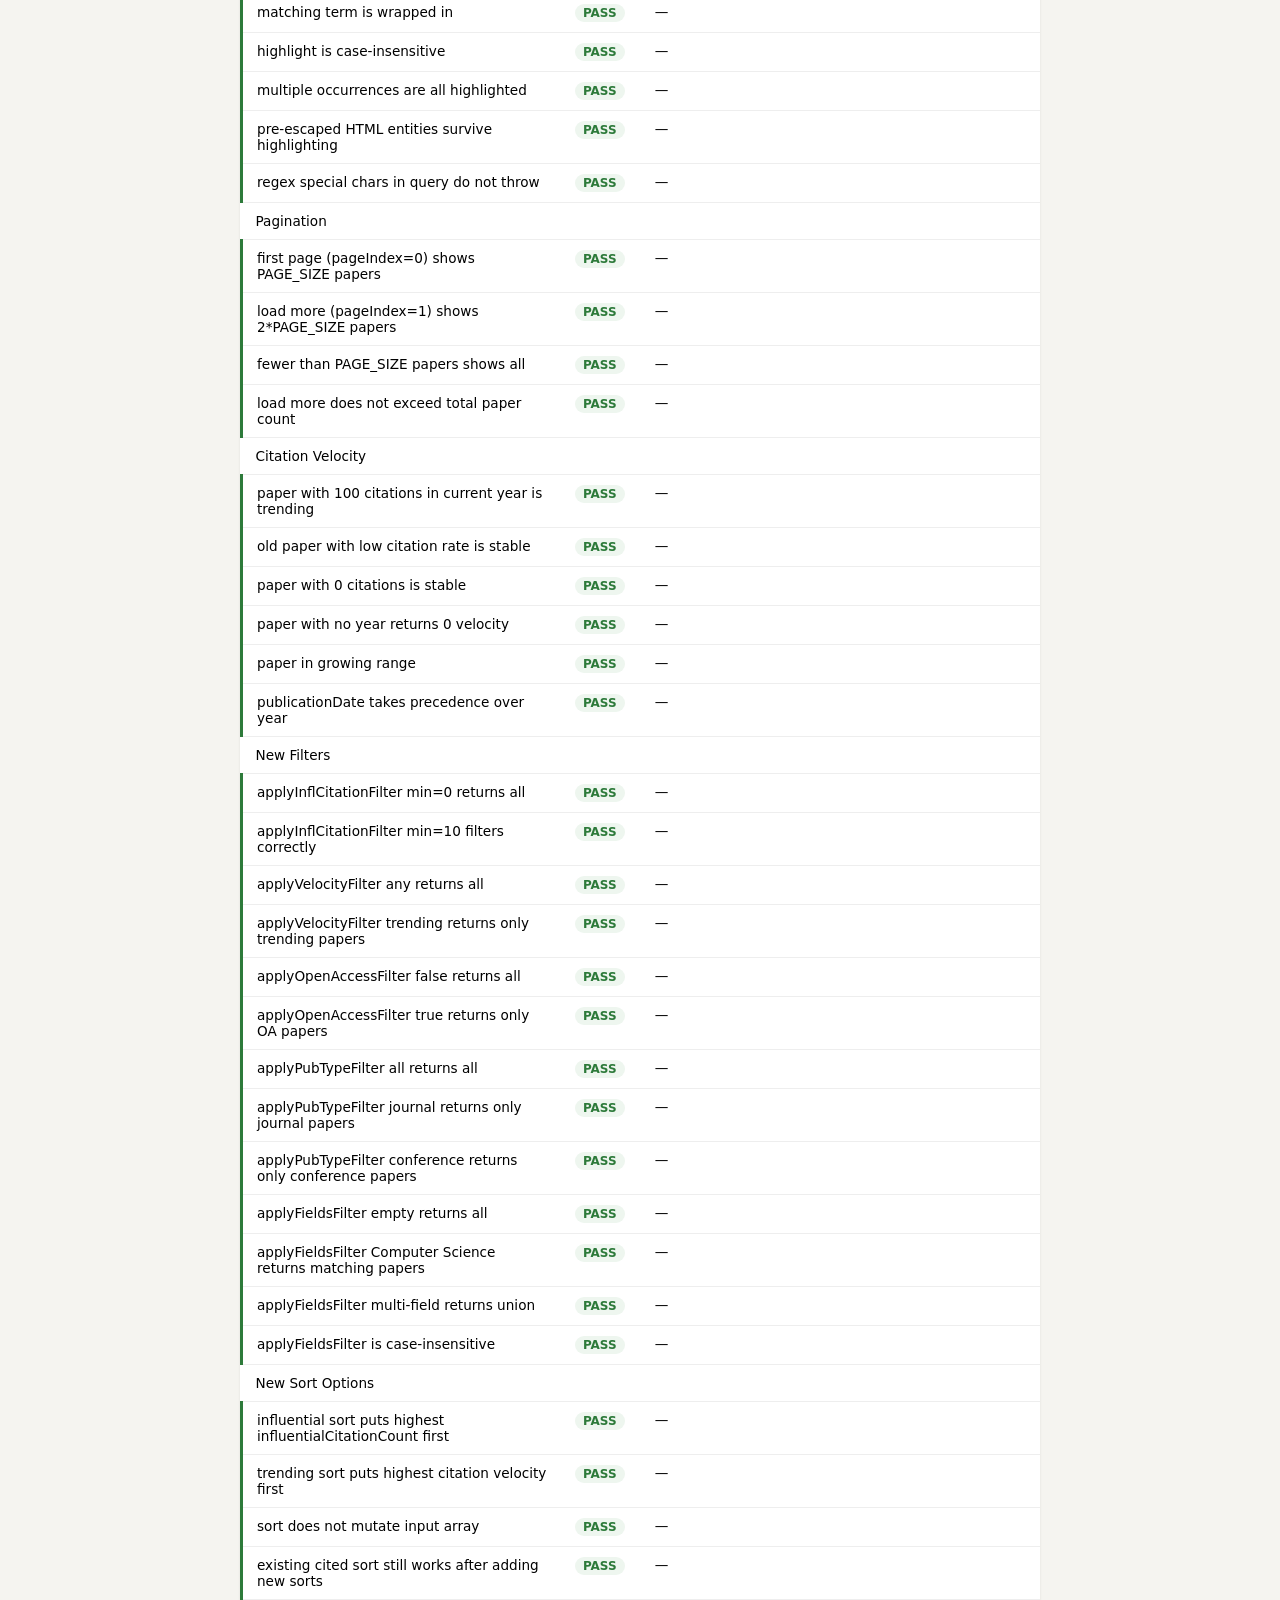
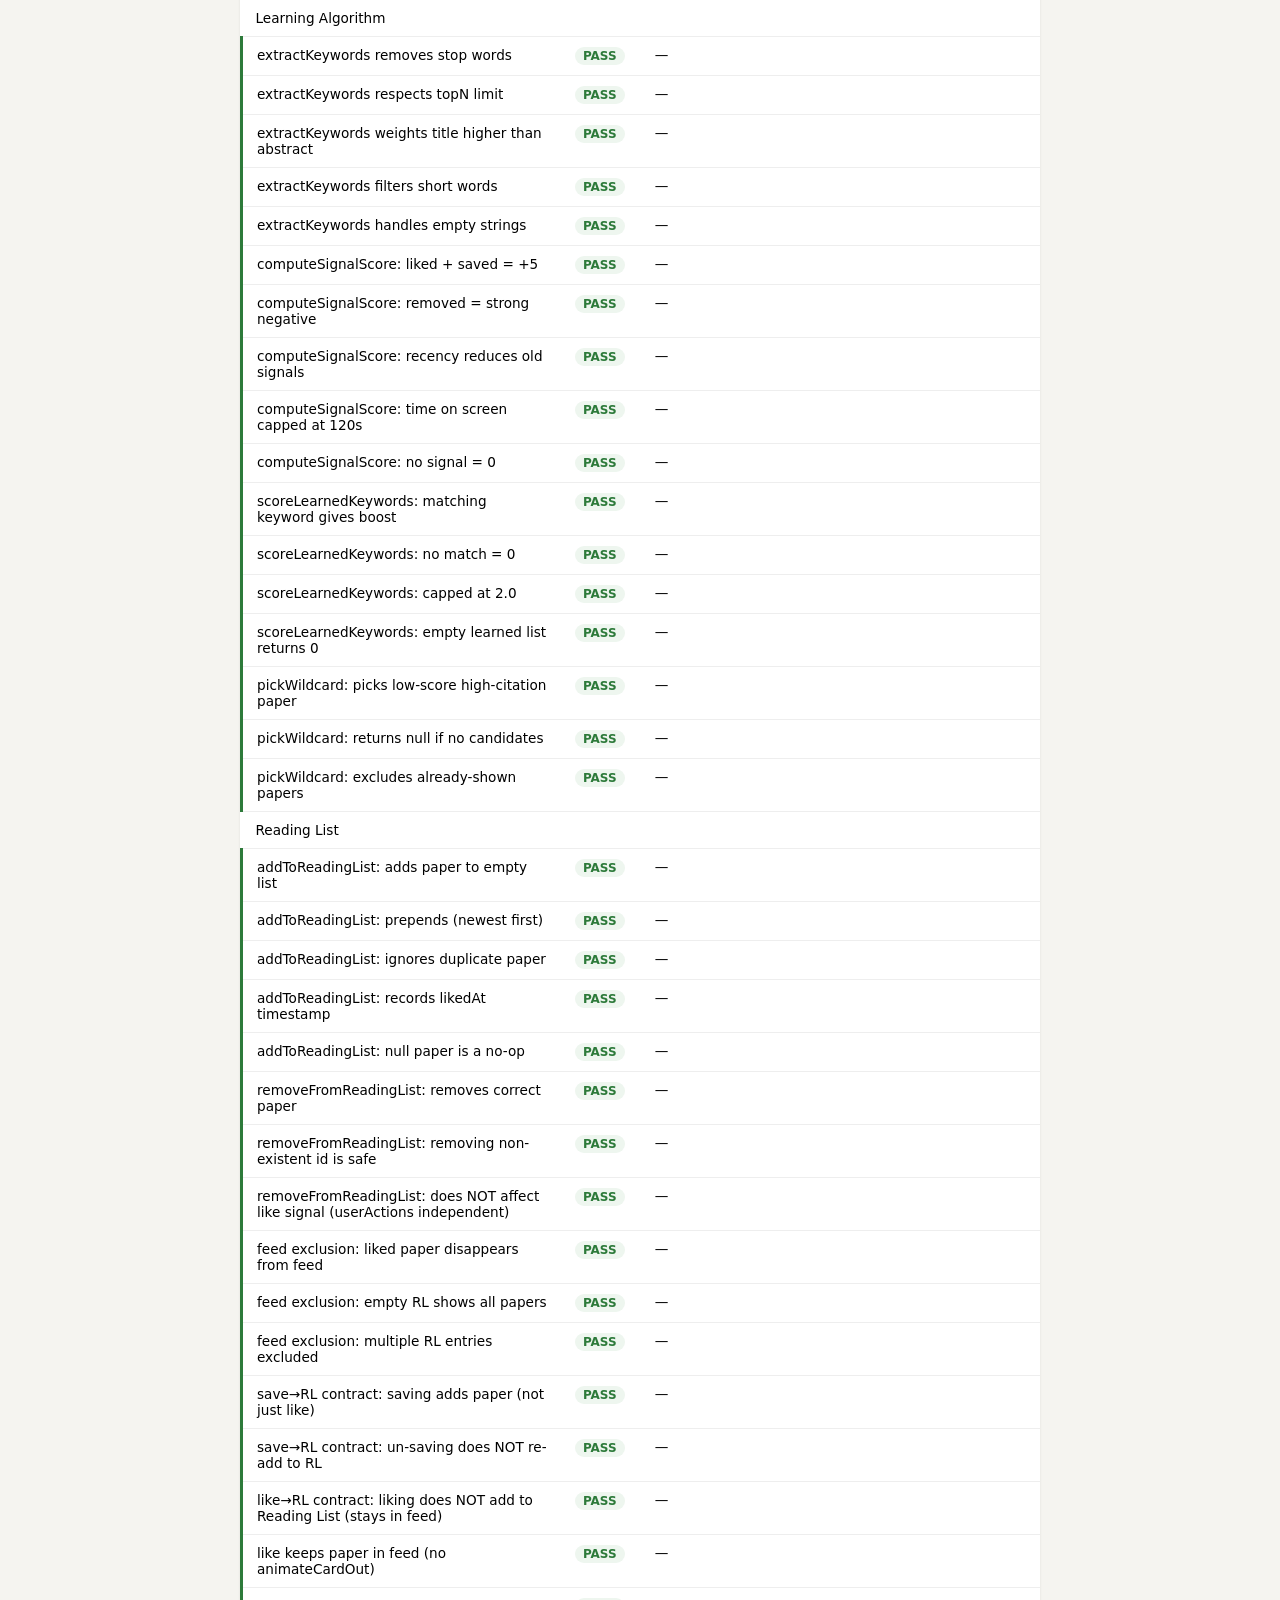
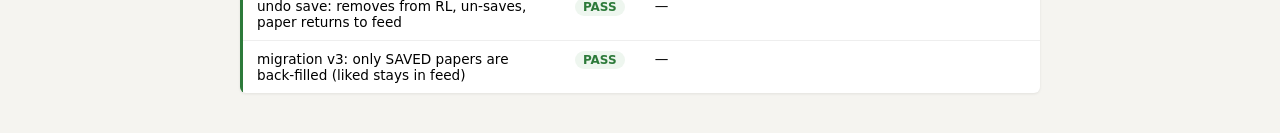
==== commit 1d9c6b80: "feat(ux): apply UXR1 usability findings — 9 improvements across P0–P3 P0-1  Action buttons (Like/Sav" ====
--- a/tests.html
+++ b/tests.html
@@ -1427,37 +1427,29 @@
   assert(!rlContains(rl, 'p1'), 'un-saving should not add paper to Reading List');
 });
 
-test('Reading List', 'like→RL contract: liking adds paper', () => {
+test('Reading List', 'like→RL contract: liking does NOT add to Reading List (stays in feed)', () => {
+  // P2-6 change: Like is now a pure learning signal — card stays in feed, NOT added to RL.
+  // Only Save moves a paper to the Reading List.
   const paper = makePaper('p1');
   const userActions = { p1: { liked: false } };
   const newVal = !userActions.p1.liked;
   let rl = makeReadingList();
+  // Like branch: update card display only — do NOT call rlAdd
   if (newVal && paper) {
-    rl = rlAdd(rl, paper);
+    // (addLearnedKeywords + rescore + updateCardActionDisplay — no RL add)
+    userActions.p1.liked = true;
   }
-  assert(rlContains(rl, 'p1'), 'liking a paper should add it to Reading List');
-});
-
-test('Reading List', 'undo like: removes from RL, un-likes, paper returns to feed', () => {
-  // Simulates the undo callback from showToastWithUndo for like action
+  assert(!rlContains(rl, 'p1'), 'liking a paper should NOT add it to Reading List');
+  assertEqual(userActions.p1.liked, true, 'like signal should be set');
+});
+
+test('Reading List', 'like keeps paper in feed (no animateCardOut)', () => {
+  // After liking, the paper remains in the feed (not excluded by rlExcludeFeed)
   const paper = makePaper('p1');
   const allPapers = [makePaper('p2'), paper];
-  const userActions = { p1: { liked: true } };
-
-  // After like: paper is in RL, not in feed
-  let rl = makeReadingList();
-  rl = rlAdd(rl, paper);
-  let feed = rlExcludeFeed(allPapers, rl);
-  assertLength(feed, 1, 'p1 should be out of feed after liking');
-
-  // Undo: remove from RL, un-like
-  rl = rlRemove(rl, 'p1');
-  userActions.p1.liked = false;
-  feed = rlExcludeFeed(allPapers, rl);
-
-  assertLength(feed, 2, 'p1 should be back in feed after undo');
-  assert(!rlContains(rl, 'p1'), 'p1 should be removed from RL after undo');
-  assertEqual(userActions.p1.liked, false, 'like signal should be false after undo');
+  const rl = makeReadingList(); // RL is empty — like does not add to it
+  const feed = rlExcludeFeed(allPapers, rl);
+  assertLength(feed, 2, 'p1 should remain in feed after like (RL is empty)');
 });
 
 test('Reading List', 'undo save: removes from RL, un-saves, paper returns to feed', () => {
@@ -1482,26 +1474,27 @@
   assertEqual(userActions.p1.saved, false, 'save signal should be false after undo');
 });
 
-test('Reading List', 'migration v2: liked AND saved papers are picked up', () => {
-  // Simulates migrateOldLikesToReadingList() with v2 logic
+test('Reading List', 'migration v3: only SAVED papers are back-filled (liked stays in feed)', () => {
+  // Simulates migrateOldLikesToReadingList() with v3 logic (P2-6 change).
+  // Like is now a pure feed signal — only saved papers belong in the RL.
   const allPapers = [makePaper('p1'), makePaper('p2'), makePaper('p3')];
   const userActions = {
-    p1: { liked: true,  saved: false }, // liked — should migrate
-    p2: { liked: false, saved: true  }, // saved — should migrate (v2 fix)
+    p1: { liked: true,  saved: false }, // liked only — should NOT migrate to RL
+    p2: { liked: false, saved: true  }, // saved — SHOULD migrate to RL
     p3: { liked: false, saved: false }, // neither — should NOT migrate
   };
   let rl = makeReadingList();
 
   for (const [paperId, actions] of Object.entries(userActions)) {
-    const isLikedOrSaved = actions.liked || actions.saved;
-    if (isLikedOrSaved && !rlContains(rl, paperId)) {
+    // v3: only saved papers go to RL
+    if (actions.saved && !rlContains(rl, paperId)) {
       const paper = allPapers.find(p => p.paperId === paperId);
       if (paper) rl = [...rl, { paper, likedAt: new Date().toISOString() }];
     }
   }
 
-  assertLength(rl, 2, 'migration should import p1 (liked) and p2 (saved)');
-  assert(rlContains(rl, 'p1'), 'p1 (liked) should be in RL after migration');
+  assertLength(rl, 1, 'migration v3 should only import p2 (saved)');
+  assert(!rlContains(rl, 'p1'), 'p1 (liked only) should NOT be in RL — like stays in feed');
   assert(rlContains(rl, 'p2'), 'p2 (saved) should be in RL after migration');
   assert(!rlContains(rl, 'p3'), 'p3 (neither) should NOT be in RL after migration');
 });
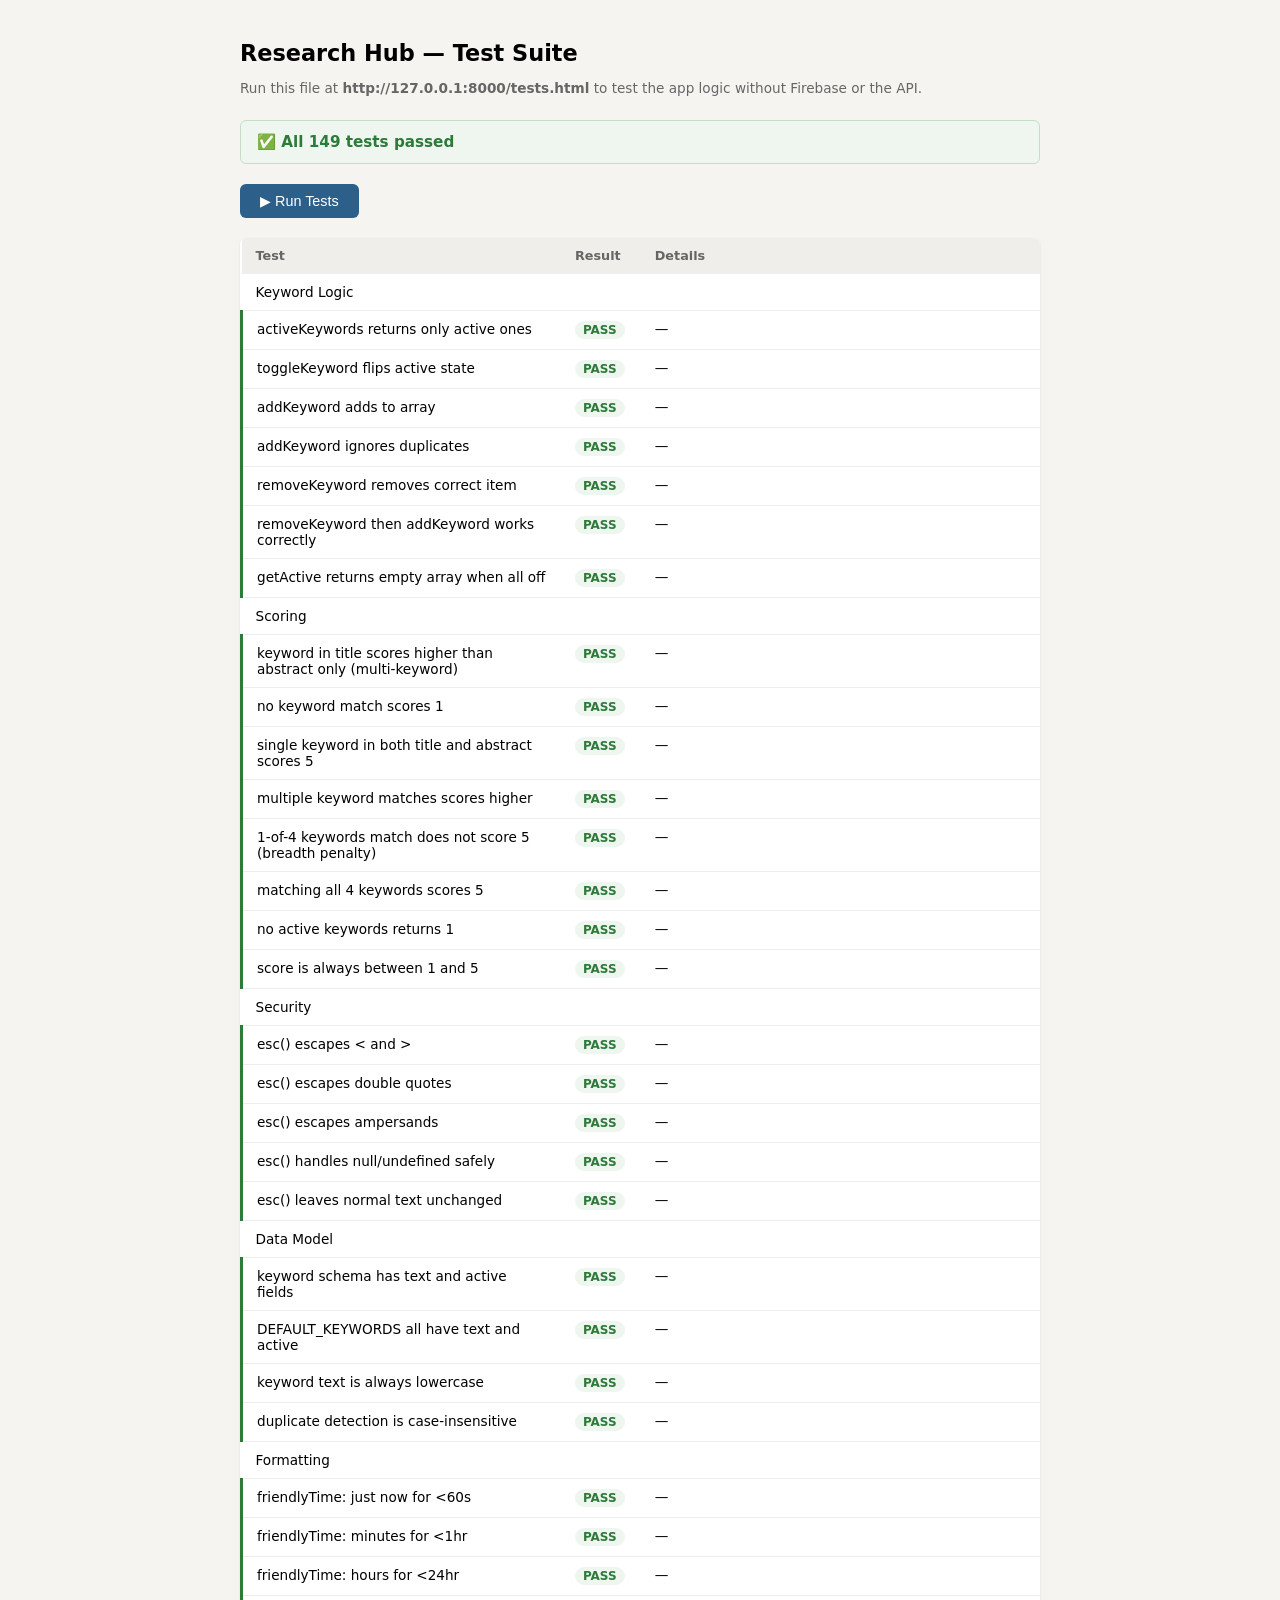
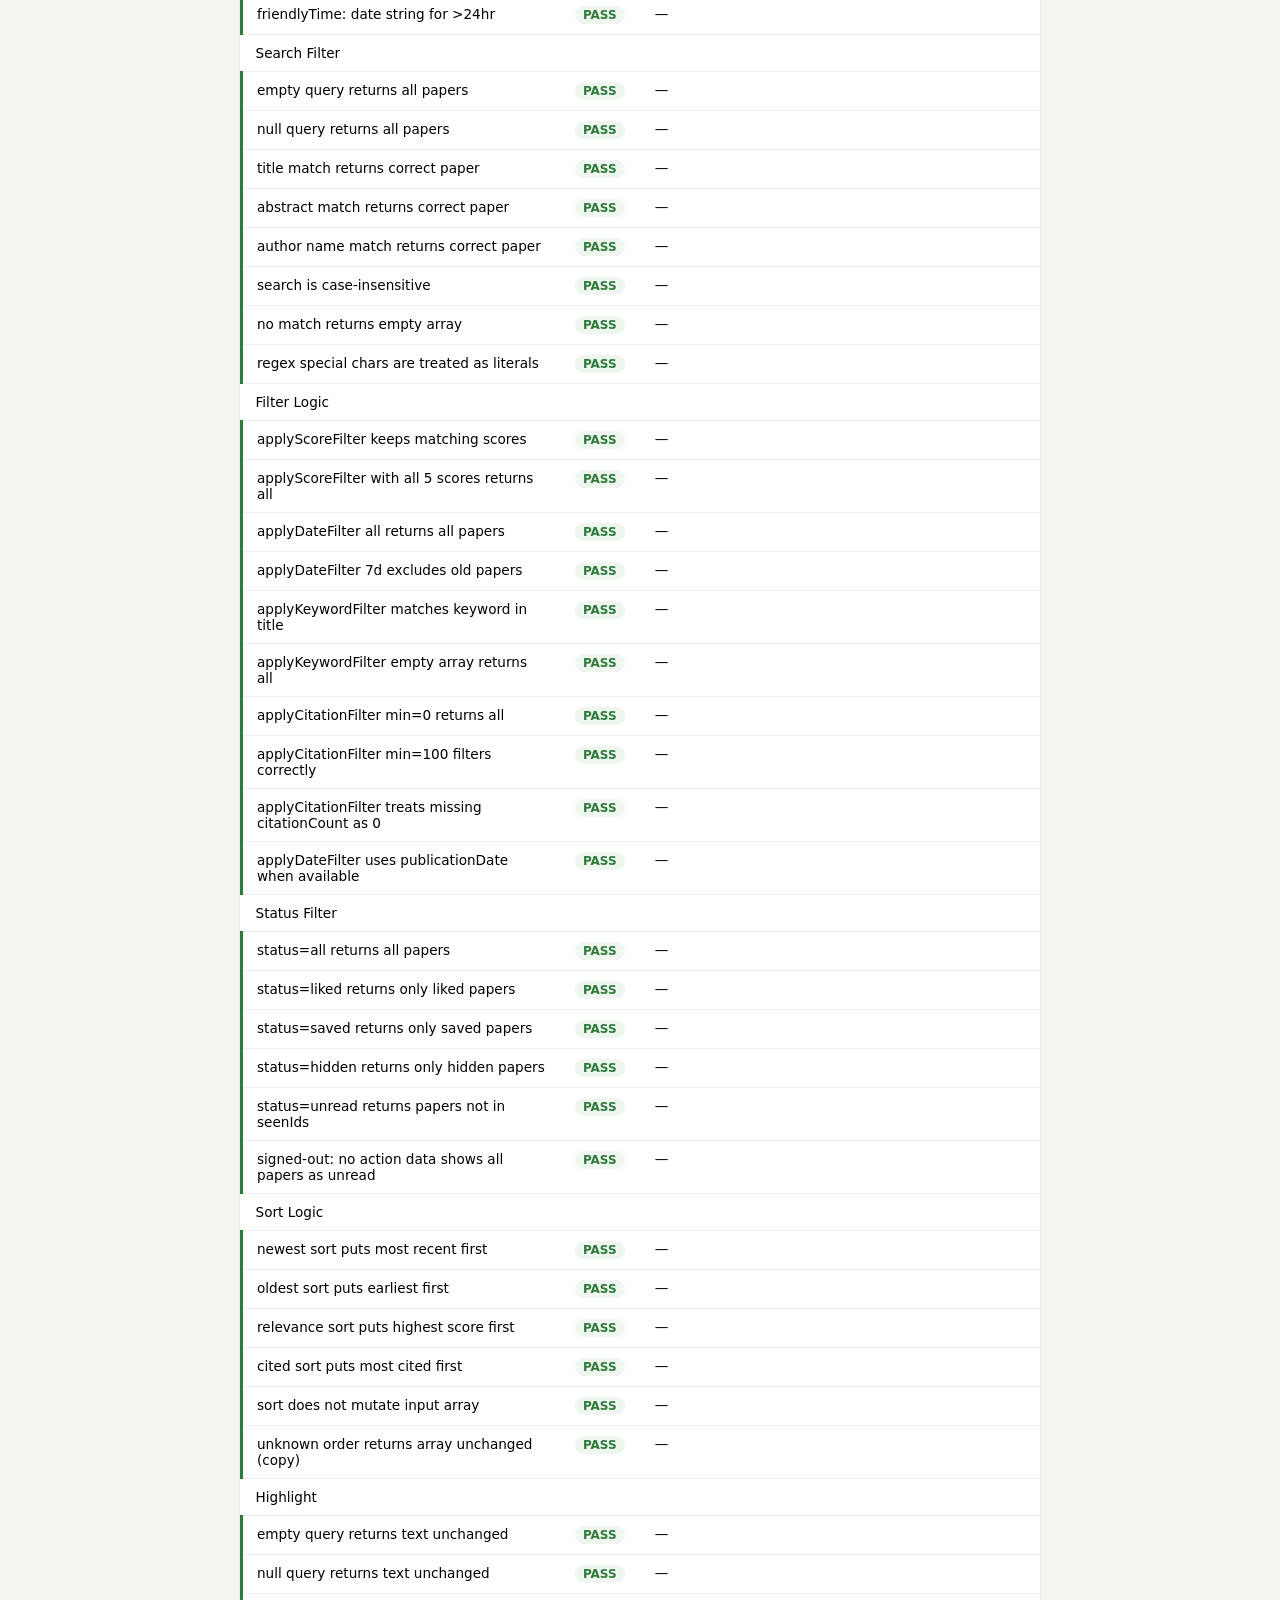
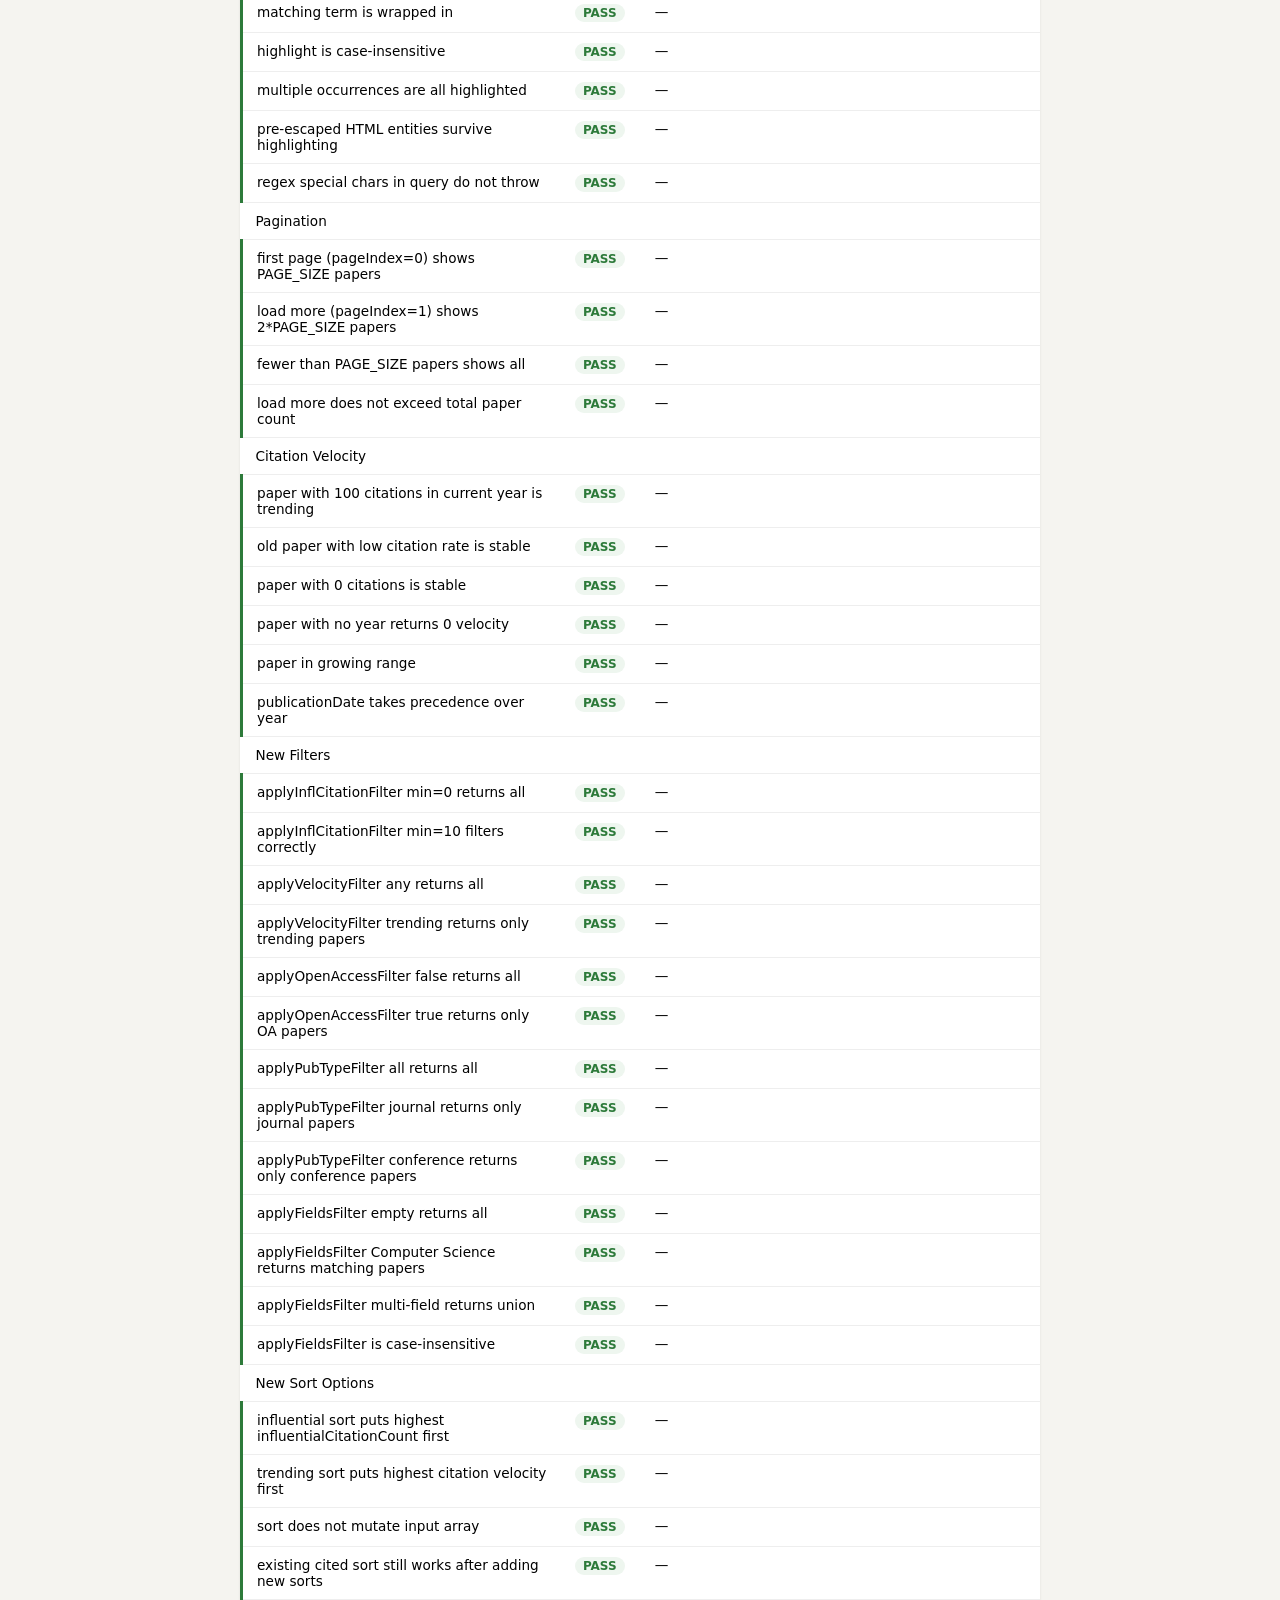
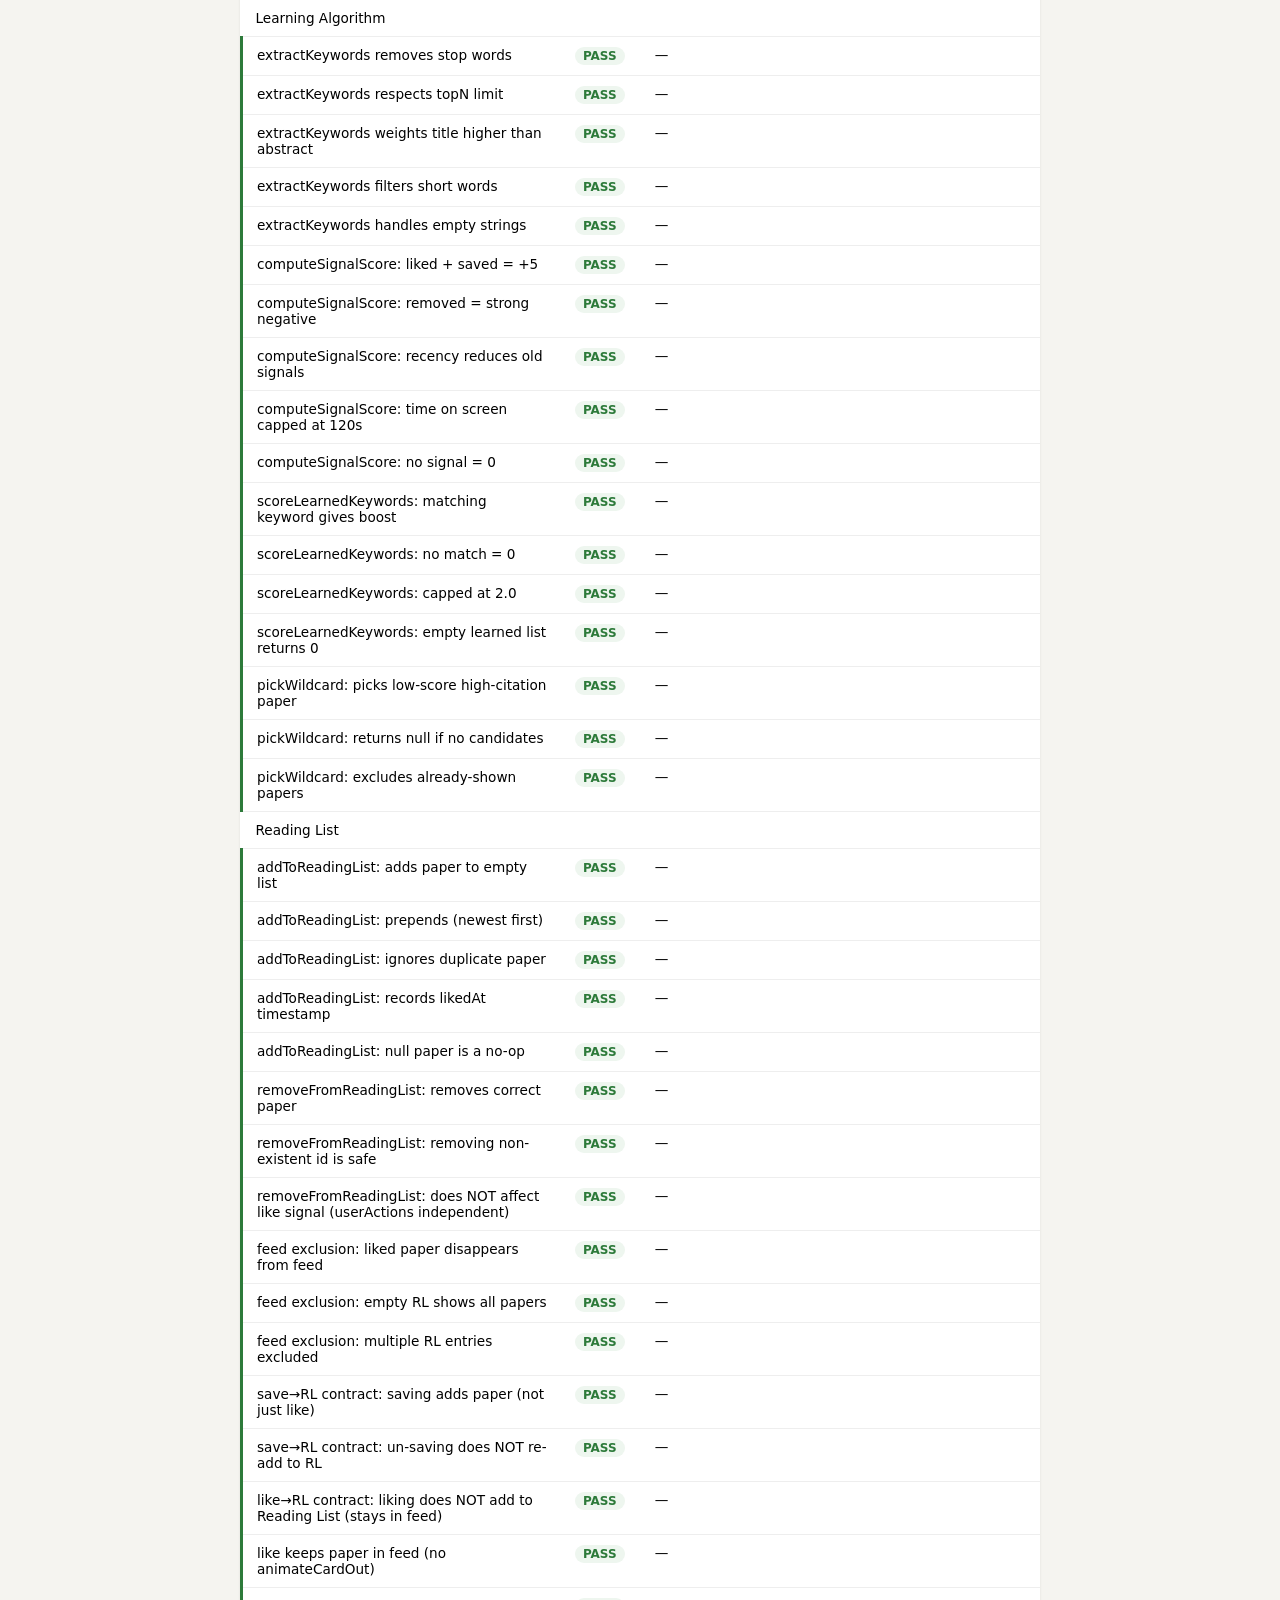
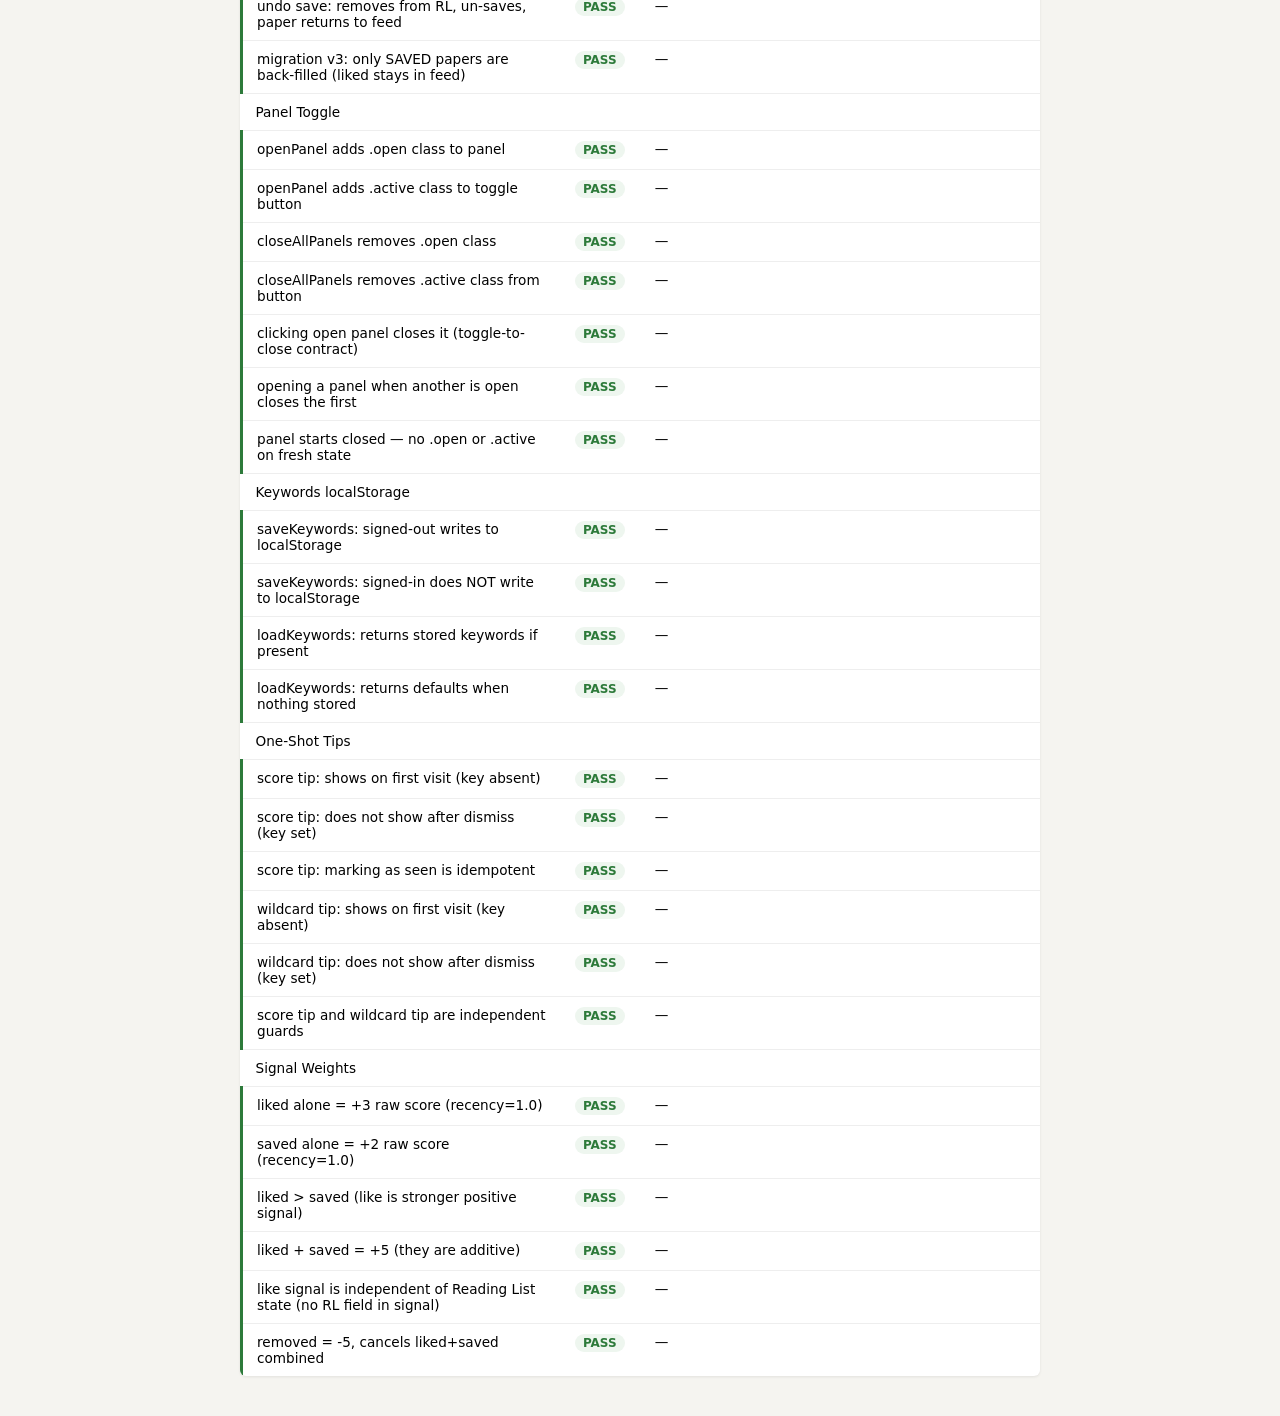
==== commit 62ee9253: "tests: add Sections 17-20 (23 new tests, 126 → 149 total) QA1 audit identified 4 zero-coverage areas" ====
--- a/tests.html
+++ b/tests.html
@@ -1499,6 +1499,288 @@
   assert(!rlContains(rl, 'p3'), 'p3 (neither) should NOT be in RL after migration');
 });
 
+// ════════════════════════════════════════════════════════════
+//  SECTION 17 — Panel toggle behaviour
+//  Tests the openPanel / closeAllPanels toggle-to-close contract.
+//  Uses lightweight DOM stubs — no full app needed.
+// ════════════════════════════════════════════════════════════
+
+// ── Minimal DOM stubs for panel toggle tests ─────────────────
+function makePanelDOM() {
+  // Returns a stub environment with open/close/isOpen/isActive helpers
+  const panelClasses = new Set();
+  const btnClasses   = new Set();
+  const panelEl = { classList: {
+    add(c)      { panelClasses.add(c); },
+    remove(c)   { panelClasses.delete(c); },
+    contains(c) { return panelClasses.has(c); },
+  }};
+  const btnEl = { classList: {
+    add(c)      { btnClasses.add(c); },
+    remove(c)   { btnClasses.delete(c); },
+    contains(c) { return btnClasses.has(c); },
+  }};
+
+  function openPanel() {
+    // mirrors openPanel(): closeAll first, then open target
+    panelEl.classList.remove('open');
+    btnEl.classList.remove('active');
+    panelEl.classList.add('open');
+    btnEl.classList.add('active');
+  }
+  function closeAllPanels() {
+    panelEl.classList.remove('open');
+    btnEl.classList.remove('active');
+  }
+  return {
+    panelEl, btnEl,
+    open:     openPanel,
+    close:    closeAllPanels,
+    isOpen:   () => panelEl.classList.contains('open'),
+    isActive: () => btnEl.classList.contains('active'),
+  };
+}
+
+test('Panel Toggle', 'openPanel adds .open class to panel', () => {
+  const env = makePanelDOM();
+  env.open();
+  assert(env.isOpen(), 'panel should have .open class after openPanel()');
+});
+
+test('Panel Toggle', 'openPanel adds .active class to toggle button', () => {
+  const env = makePanelDOM();
+  env.open();
+  assert(env.isActive(), 'button should have .active class after openPanel()');
+});
+
+test('Panel Toggle', 'closeAllPanels removes .open class', () => {
+  const env = makePanelDOM();
+  env.open();
+  env.close();
+  assert(!env.isOpen(), 'panel should not have .open after closeAllPanels()');
+});
+
+test('Panel Toggle', 'closeAllPanels removes .active class from button', () => {
+  const env = makePanelDOM();
+  env.open();
+  env.close();
+  assert(!env.isActive(), 'button should not have .active after closeAllPanels()');
+});
+
+test('Panel Toggle', 'clicking open panel closes it (toggle-to-close contract)', () => {
+  const env = makePanelDOM();
+  env.open();
+  assert(env.isOpen(), 'panel should be open');
+  // Simulate button click when already open — check flag then close
+  if (env.isOpen()) { env.close(); } else { env.open(); }
+  assert(!env.isOpen(), 'panel should be closed after second click');
+  assert(!env.isActive(), 'button should be inactive after close');
+});
+
+test('Panel Toggle', 'opening a panel when another is open closes the first', () => {
+  // Simulate two panels: keywords and insights
+  const kw  = makePanelDOM();
+  const ins = makePanelDOM();
+
+  function closeAll() { kw.close(); ins.close(); }
+  function openKeywords() { closeAll(); kw.panelEl.classList.add('open'); kw.btnEl.classList.add('active'); }
+  function openInsights()  { closeAll(); ins.panelEl.classList.add('open'); ins.btnEl.classList.add('active'); }
+
+  openKeywords();
+  assert(kw.isOpen(),   'keywords panel should be open');
+  assert(!ins.isOpen(), 'insights panel should be closed');
+
+  openInsights();
+  assert(!kw.isOpen(), 'keywords panel should be closed when insights opens');
+  assert(ins.isOpen(), 'insights panel should now be open');
+});
+
+test('Panel Toggle', 'panel starts closed — no .open or .active on fresh state', () => {
+  const env = makePanelDOM();
+  assert(!env.isOpen(),   'panel should start without .open');
+  assert(!env.isActive(), 'button should start without .active');
+});
+
+
+// ════════════════════════════════════════════════════════════
+//  SECTION 18 — saveKeywords / loadKeywords localStorage fallback
+//  Verifies the signed-out keyword persistence contract.
+//  Uses an in-memory localStorage stub (no real browser storage).
+// ════════════════════════════════════════════════════════════
+
+const KEYWORDS_LOCAL_KEY_T = 'researchhub_keywords_local'; // must match index.html
+
+function makeLocalStorageStub() {
+  const store = {};
+  return {
+    getItem:    (k)    => (k in store ? store[k] : null),
+    setItem:    (k, v) => { store[k] = String(v); },
+    removeItem: (k)    => { delete store[k]; },
+    _store: store,
+  };
+}
+
+function saveKeywordsTest(keywords, currentUser, ls) {
+  // Mirrors saveKeywords() signed-out branch from index.html
+  if (!currentUser) {
+    try { ls.setItem(KEYWORDS_LOCAL_KEY_T, JSON.stringify(keywords)); } catch(e) {}
+  }
+}
+
+function loadKeywordsTest(ls, defaultKeywords) {
+  // Mirrors loadKeywords() from index.html
+  try {
+    const saved = ls.getItem(KEYWORDS_LOCAL_KEY_T);
+    return saved ? JSON.parse(saved) : defaultKeywords.map(k => ({ ...k }));
+  } catch(e) {
+    return defaultKeywords.map(k => ({ ...k }));
+  }
+}
+
+test('Keywords localStorage', 'saveKeywords: signed-out writes to localStorage', () => {
+  const ls = makeLocalStorageStub();
+  const kws = [{ text: 'robots', active: true }];
+  saveKeywordsTest(kws, null /* signed out */, ls);
+  const raw = ls.getItem(KEYWORDS_LOCAL_KEY_T);
+  assert(raw !== null, 'localStorage should have been written');
+  const parsed = JSON.parse(raw);
+  assertLength(parsed, 1, 'stored array should have 1 keyword');
+  assertEqual(parsed[0].text, 'robots', 'stored keyword text should match');
+});
+
+test('Keywords localStorage', 'saveKeywords: signed-in does NOT write to localStorage', () => {
+  const ls = makeLocalStorageStub();
+  const kws = [{ text: 'robots', active: true }];
+  saveKeywordsTest(kws, { uid: 'user1' } /* signed in */, ls);
+  const raw = ls.getItem(KEYWORDS_LOCAL_KEY_T);
+  assertEqual(raw, null, 'localStorage should be empty when signed in (Firestore is canonical)');
+});
+
+test('Keywords localStorage', 'loadKeywords: returns stored keywords if present', () => {
+  const ls = makeLocalStorageStub();
+  const kws = [{ text: 'priming', active: false }, { text: 'hri', active: true }];
+  ls.setItem(KEYWORDS_LOCAL_KEY_T, JSON.stringify(kws));
+  const loaded = loadKeywordsTest(ls, []);
+  assertLength(loaded, 2, 'should load 2 keywords from localStorage');
+  assertEqual(loaded[0].text, 'priming', 'first keyword text');
+  assertEqual(loaded[1].active, true, 'second keyword active state');
+});
+
+test('Keywords localStorage', 'loadKeywords: returns defaults when nothing stored', () => {
+  const ls = makeLocalStorageStub(); // empty
+  const defaults = [{ text: 'social robots', active: true }];
+  const loaded = loadKeywordsTest(ls, defaults);
+  assertLength(loaded, 1, 'should return default keywords when localStorage is empty');
+  assertEqual(loaded[0].text, 'social robots', 'should match default keyword');
+});
+
+
+// ════════════════════════════════════════════════════════════
+//  SECTION 19 — One-shot UI tip guards
+//  Verifies SCORE_TIP_SEEN_KEY and WILDCARD_TIP_SEEN_KEY
+//  localStorage guard patterns (show-once semantics).
+//  Reuses makeLocalStorageStub() from Section 18.
+// ════════════════════════════════════════════════════════════
+
+const SCORE_TIP_SEEN_KEY_T    = 'researchhub_score_tip_seen';
+const WILDCARD_TIP_SEEN_KEY_T = 'researchhub_wildcard_tip_seen';
+
+// Mirror the guard pattern from maybeShowScoreExplainer() in index.html
+function shouldShowScoreTipTest(ls) {
+  return !ls.getItem(SCORE_TIP_SEEN_KEY_T);
+}
+function markScoreTipSeenTest(ls) {
+  ls.setItem(SCORE_TIP_SEEN_KEY_T, '1');
+}
+
+// Mirror the guard pattern for the wildcard tip in index.html
+function shouldShowWildcardTipTest(ls) {
+  return !ls.getItem(WILDCARD_TIP_SEEN_KEY_T);
+}
+function markWildcardTipSeenTest(ls) {
+  ls.setItem(WILDCARD_TIP_SEEN_KEY_T, '1');
+}
+
+test('One-Shot Tips', 'score tip: shows on first visit (key absent)', () => {
+  const ls = makeLocalStorageStub();
+  assert(shouldShowScoreTipTest(ls), 'score tip should show when key is absent');
+});
+
+test('One-Shot Tips', 'score tip: does not show after dismiss (key set)', () => {
+  const ls = makeLocalStorageStub();
+  markScoreTipSeenTest(ls);
+  assert(!shouldShowScoreTipTest(ls), 'score tip should not show once key is set');
+});
+
+test('One-Shot Tips', 'score tip: marking as seen is idempotent', () => {
+  const ls = makeLocalStorageStub();
+  markScoreTipSeenTest(ls);
+  markScoreTipSeenTest(ls); // call twice
+  assert(!shouldShowScoreTipTest(ls), 'tip should still be suppressed after double-mark');
+});
+
+test('One-Shot Tips', 'wildcard tip: shows on first visit (key absent)', () => {
+  const ls = makeLocalStorageStub();
+  assert(shouldShowWildcardTipTest(ls), 'wildcard tip should show when key is absent');
+});
+
+test('One-Shot Tips', 'wildcard tip: does not show after dismiss (key set)', () => {
+  const ls = makeLocalStorageStub();
+  markWildcardTipSeenTest(ls);
+  assert(!shouldShowWildcardTipTest(ls), 'wildcard tip should not show once key is set');
+});
+
+test('One-Shot Tips', 'score tip and wildcard tip are independent guards', () => {
+  const ls = makeLocalStorageStub();
+  markScoreTipSeenTest(ls);
+  // Score tip is suppressed; wildcard tip must still show (independent key)
+  assert(!shouldShowScoreTipTest(ls),   'score tip should be suppressed');
+  assert(shouldShowWildcardTipTest(ls), 'wildcard tip should still show (independent key)');
+});
+
+
+// ════════════════════════════════════════════════════════════
+//  SECTION 20 — Like vs Save signal weights (P2-6 verification)
+//  Pins the exact signal arithmetic after the Like/Save split.
+//  Reuses computeSignalScoreTest() defined in Section 15.
+// ════════════════════════════════════════════════════════════
+
+test('Signal Weights', 'liked alone = +3 raw score (recency=1.0)', () => {
+  const score = computeSignalScoreTest({ liked: true, _fakeDate: new Date() });
+  assertEqual(score, 3, 'liked(+3) with full recency should equal 3');
+});
+
+test('Signal Weights', 'saved alone = +2 raw score (recency=1.0)', () => {
+  const score = computeSignalScoreTest({ saved: true, _fakeDate: new Date() });
+  assertEqual(score, 2, 'saved(+2) with full recency should equal 2');
+});
+
+test('Signal Weights', 'liked > saved (like is stronger positive signal)', () => {
+  const liked = computeSignalScoreTest({ liked: true, _fakeDate: new Date() });
+  const saved = computeSignalScoreTest({ saved: true, _fakeDate: new Date() });
+  assert(liked > saved, `liked signal (${liked}) should be stronger than saved (${saved})`);
+});
+
+test('Signal Weights', 'liked + saved = +5 (they are additive)', () => {
+  const score = computeSignalScoreTest({ liked: true, saved: true, _fakeDate: new Date() });
+  assertEqual(score, 5, 'liked(+3) + saved(+2) = 5 when both set');
+});
+
+test('Signal Weights', 'like signal is independent of Reading List state (no RL field in signal)', () => {
+  // computeSignalScore reads liked/saved/removed/expanded/clicked/secondsVisible only.
+  // There is no 'inReadingList' field — RL is a pure UI queue, not a learning signal.
+  const withRL    = computeSignalScoreTest({ liked: true, inReadingList: true,  _fakeDate: new Date() });
+  const withoutRL = computeSignalScoreTest({ liked: true, inReadingList: false, _fakeDate: new Date() });
+  assertEqual(withRL, withoutRL, 'inReadingList flag must not affect signal score');
+});
+
+test('Signal Weights', 'removed = -5, cancels liked+saved combined', () => {
+  const score = computeSignalScoreTest({ removed: true, liked: true, saved: true, _fakeDate: new Date() });
+  // removed(-5) + liked(+3) + saved(+2) = 0
+  assertEqual(score, 0, 'removed(-5) + liked(+3) + saved(+2) = 0');
+});
+
+
 // ── Wire up the run button ───────────────────────────────────
 document.getElementById('runBtn').addEventListener('click', runAll);
 
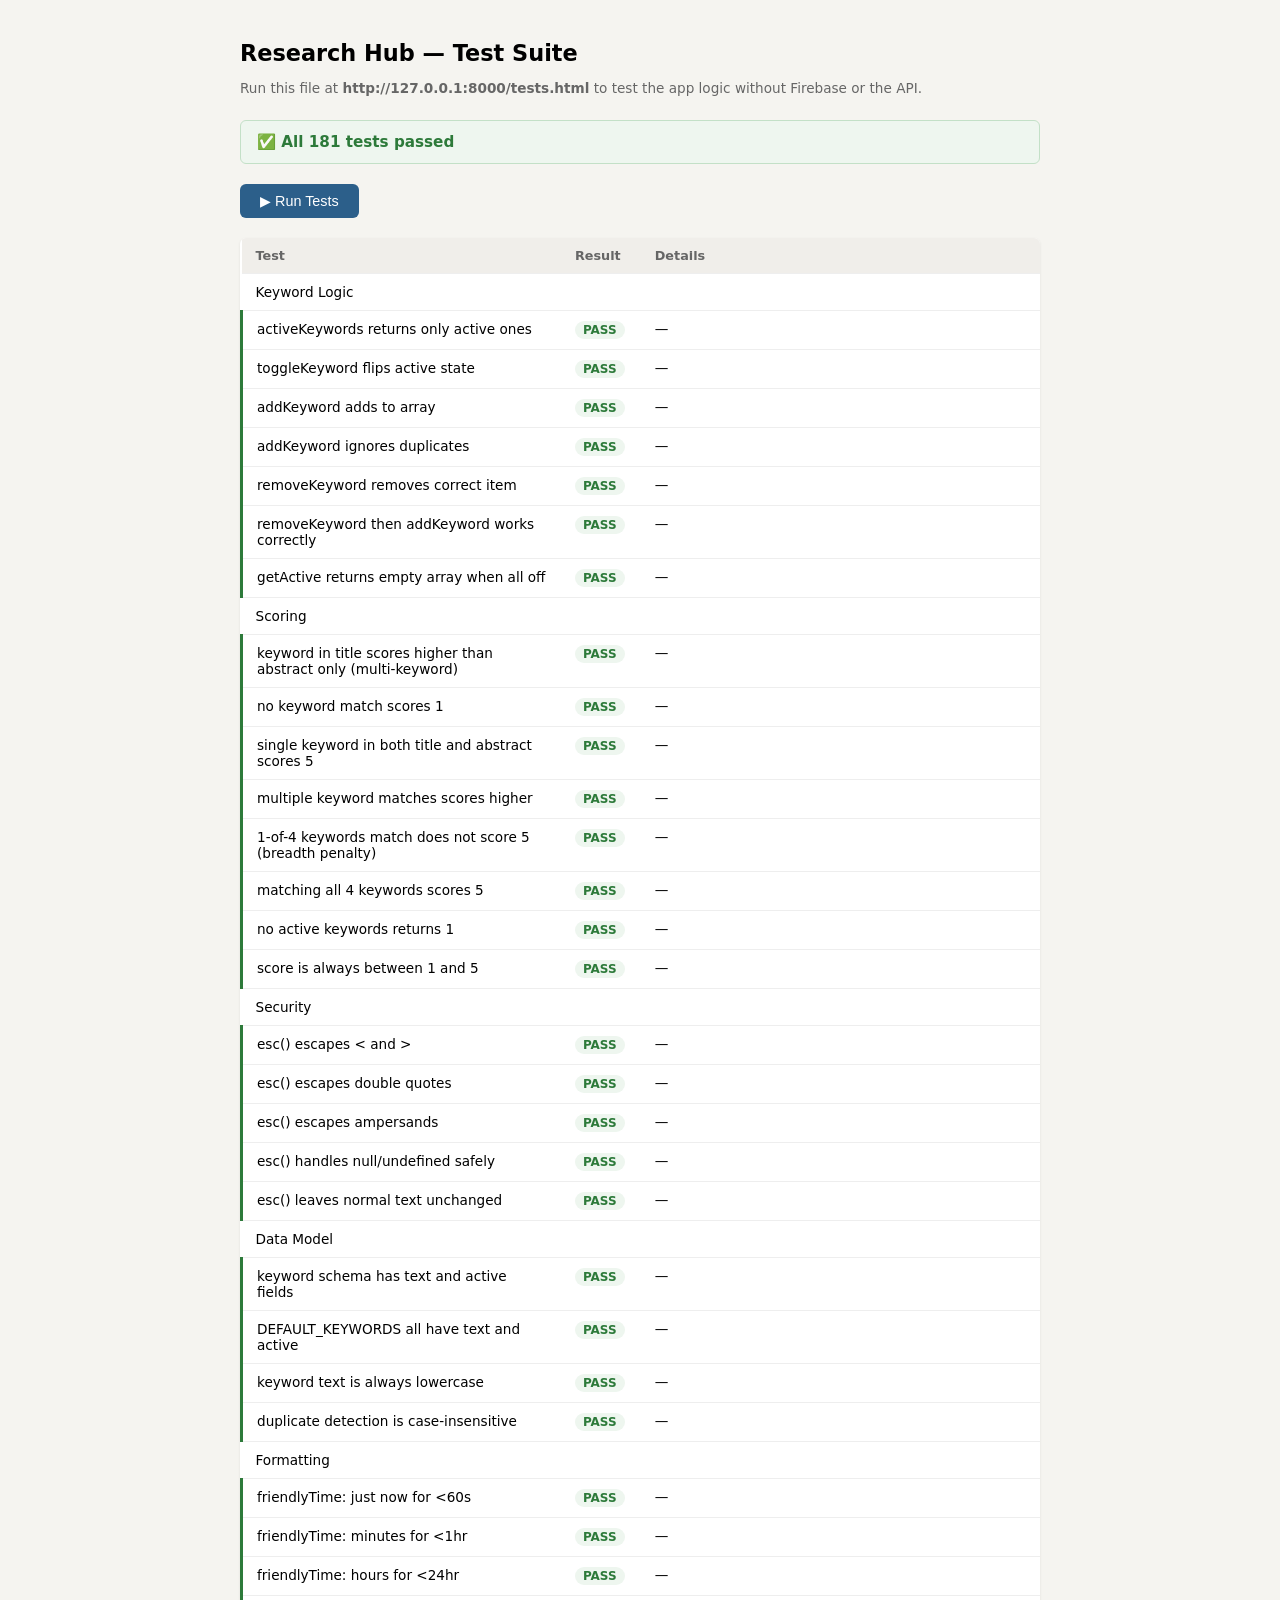
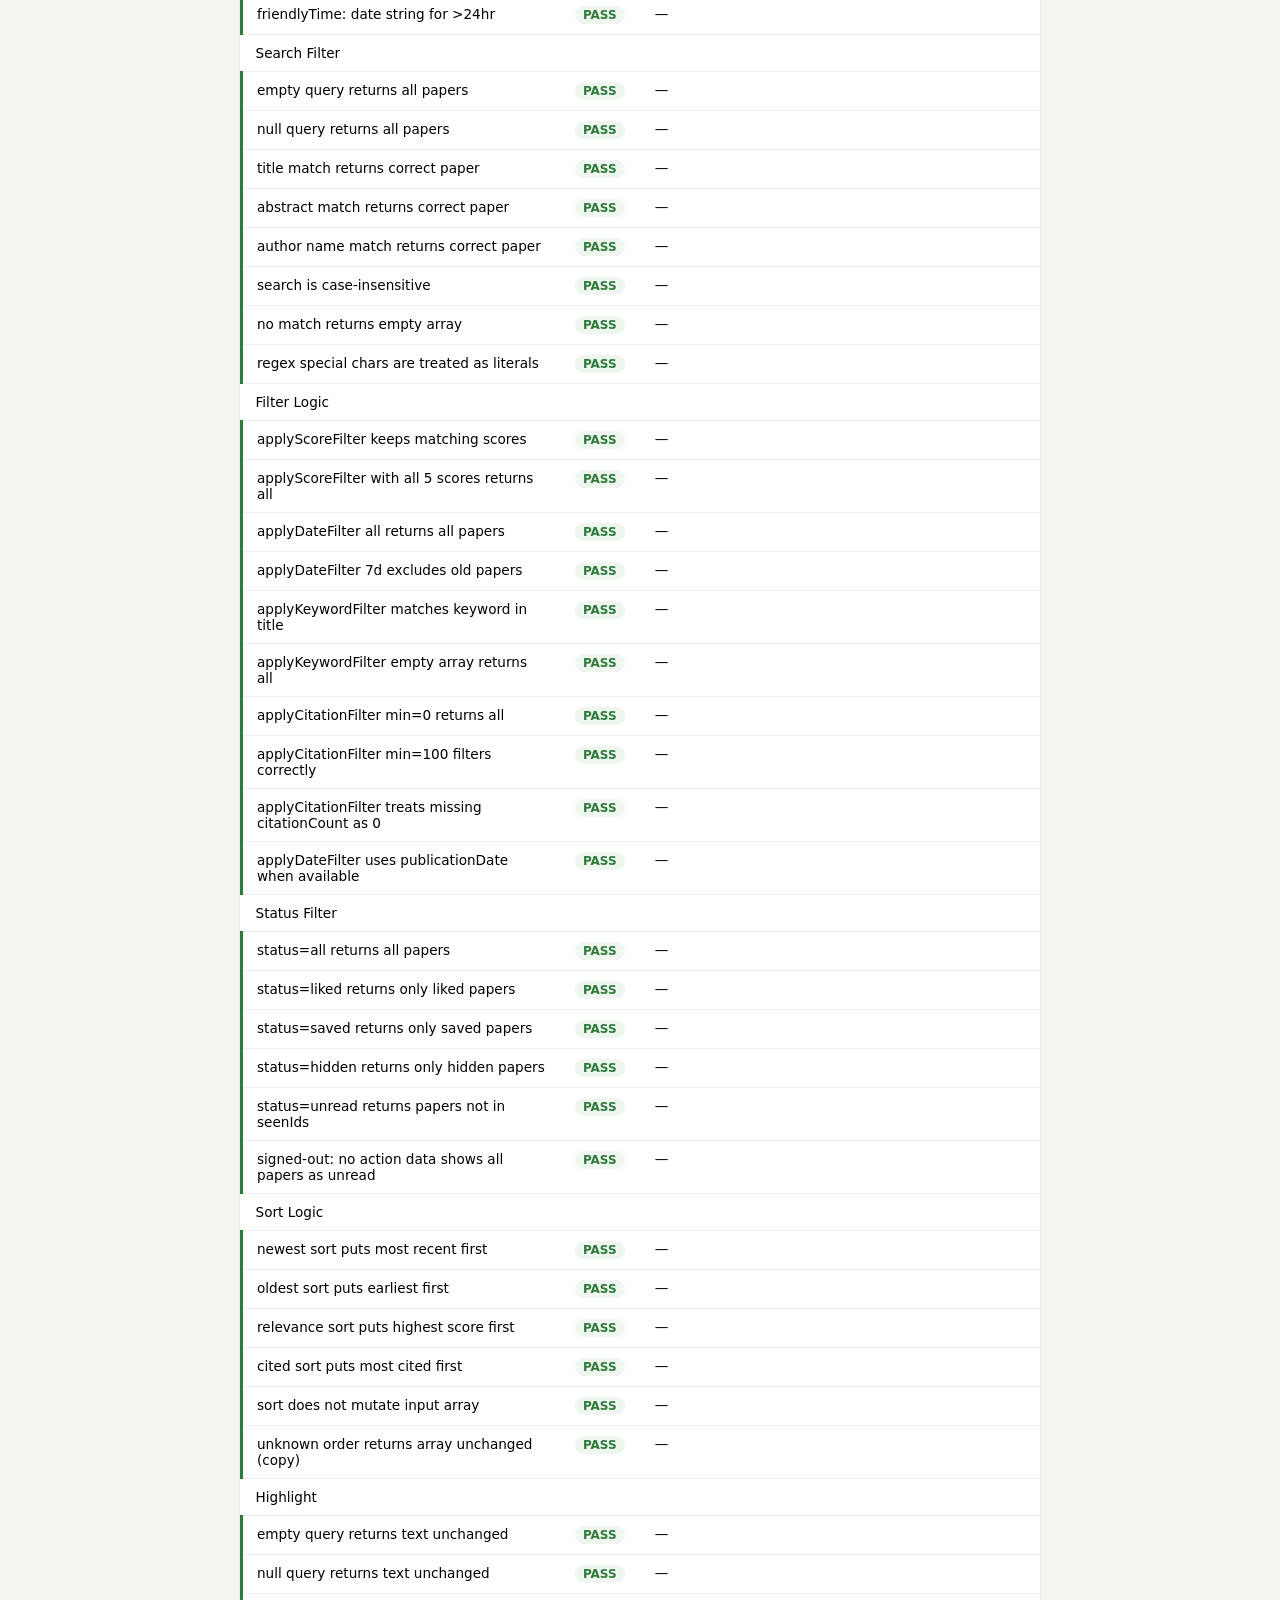
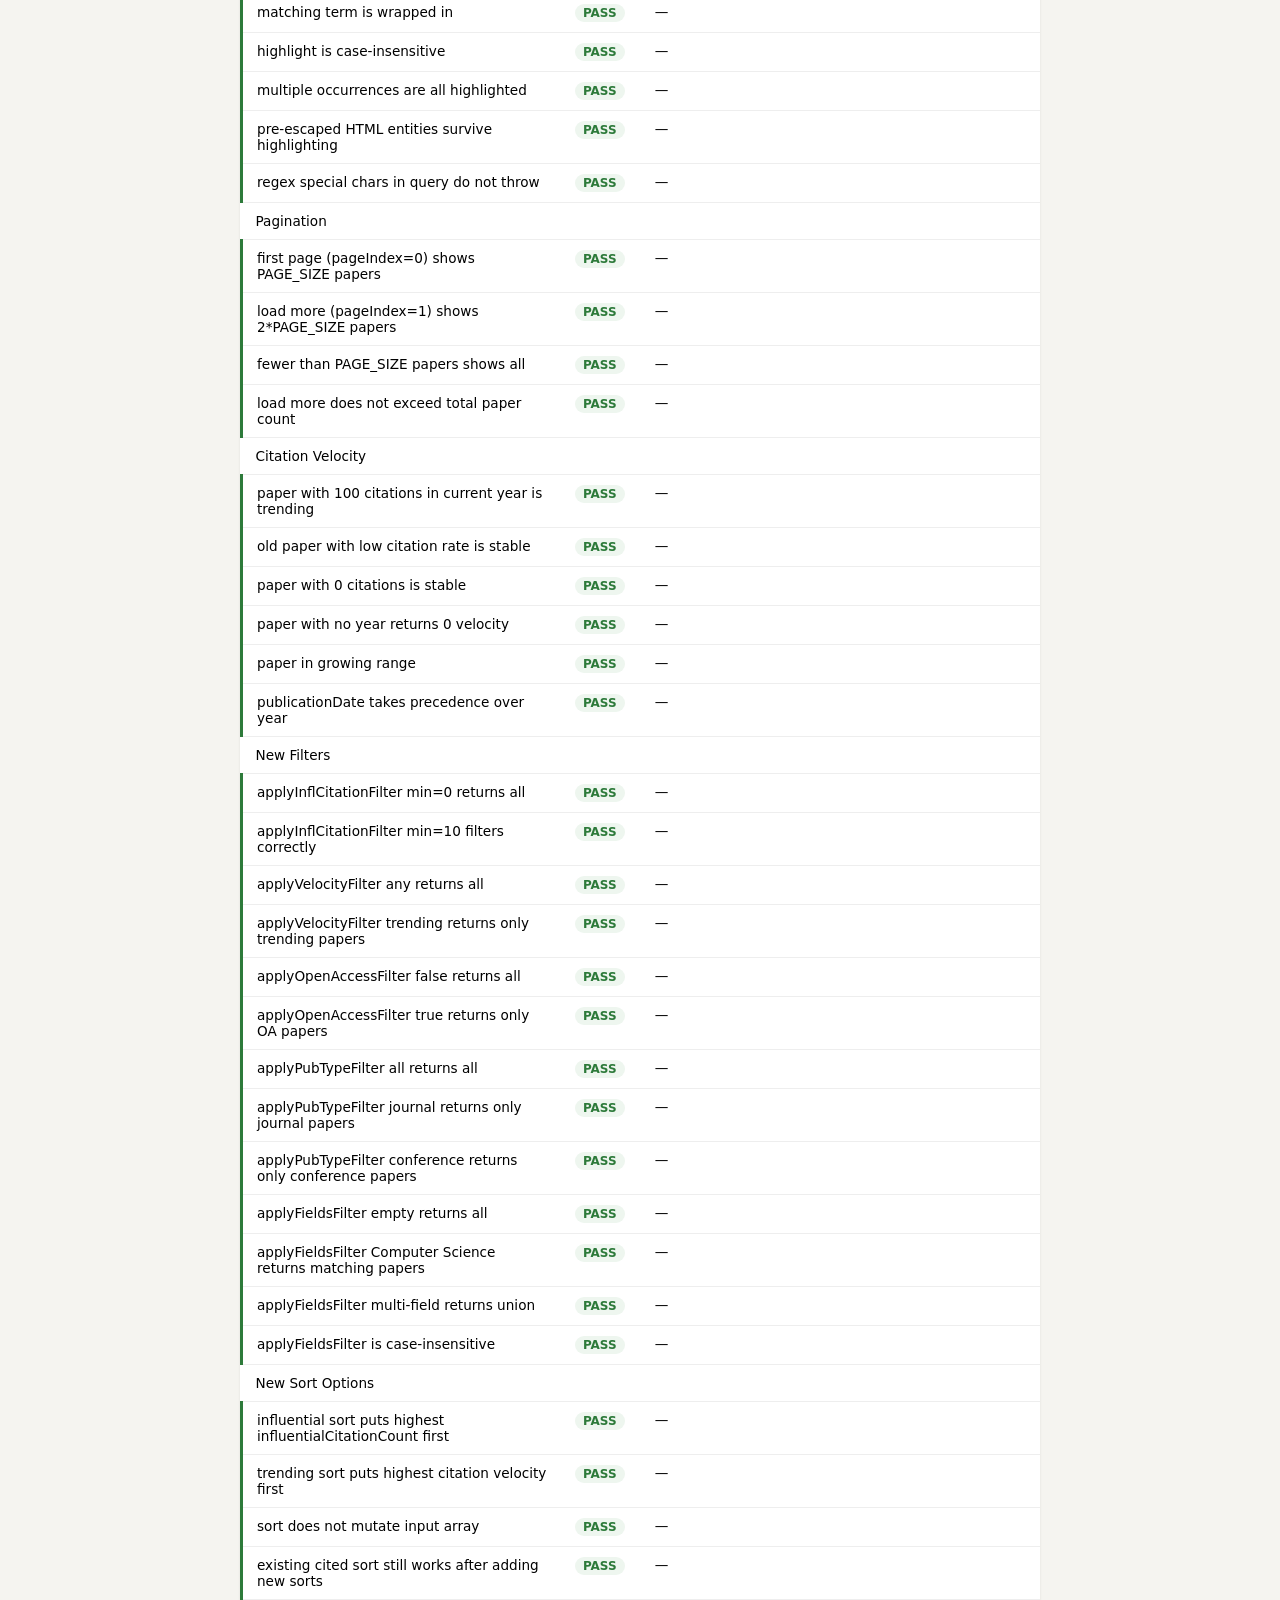
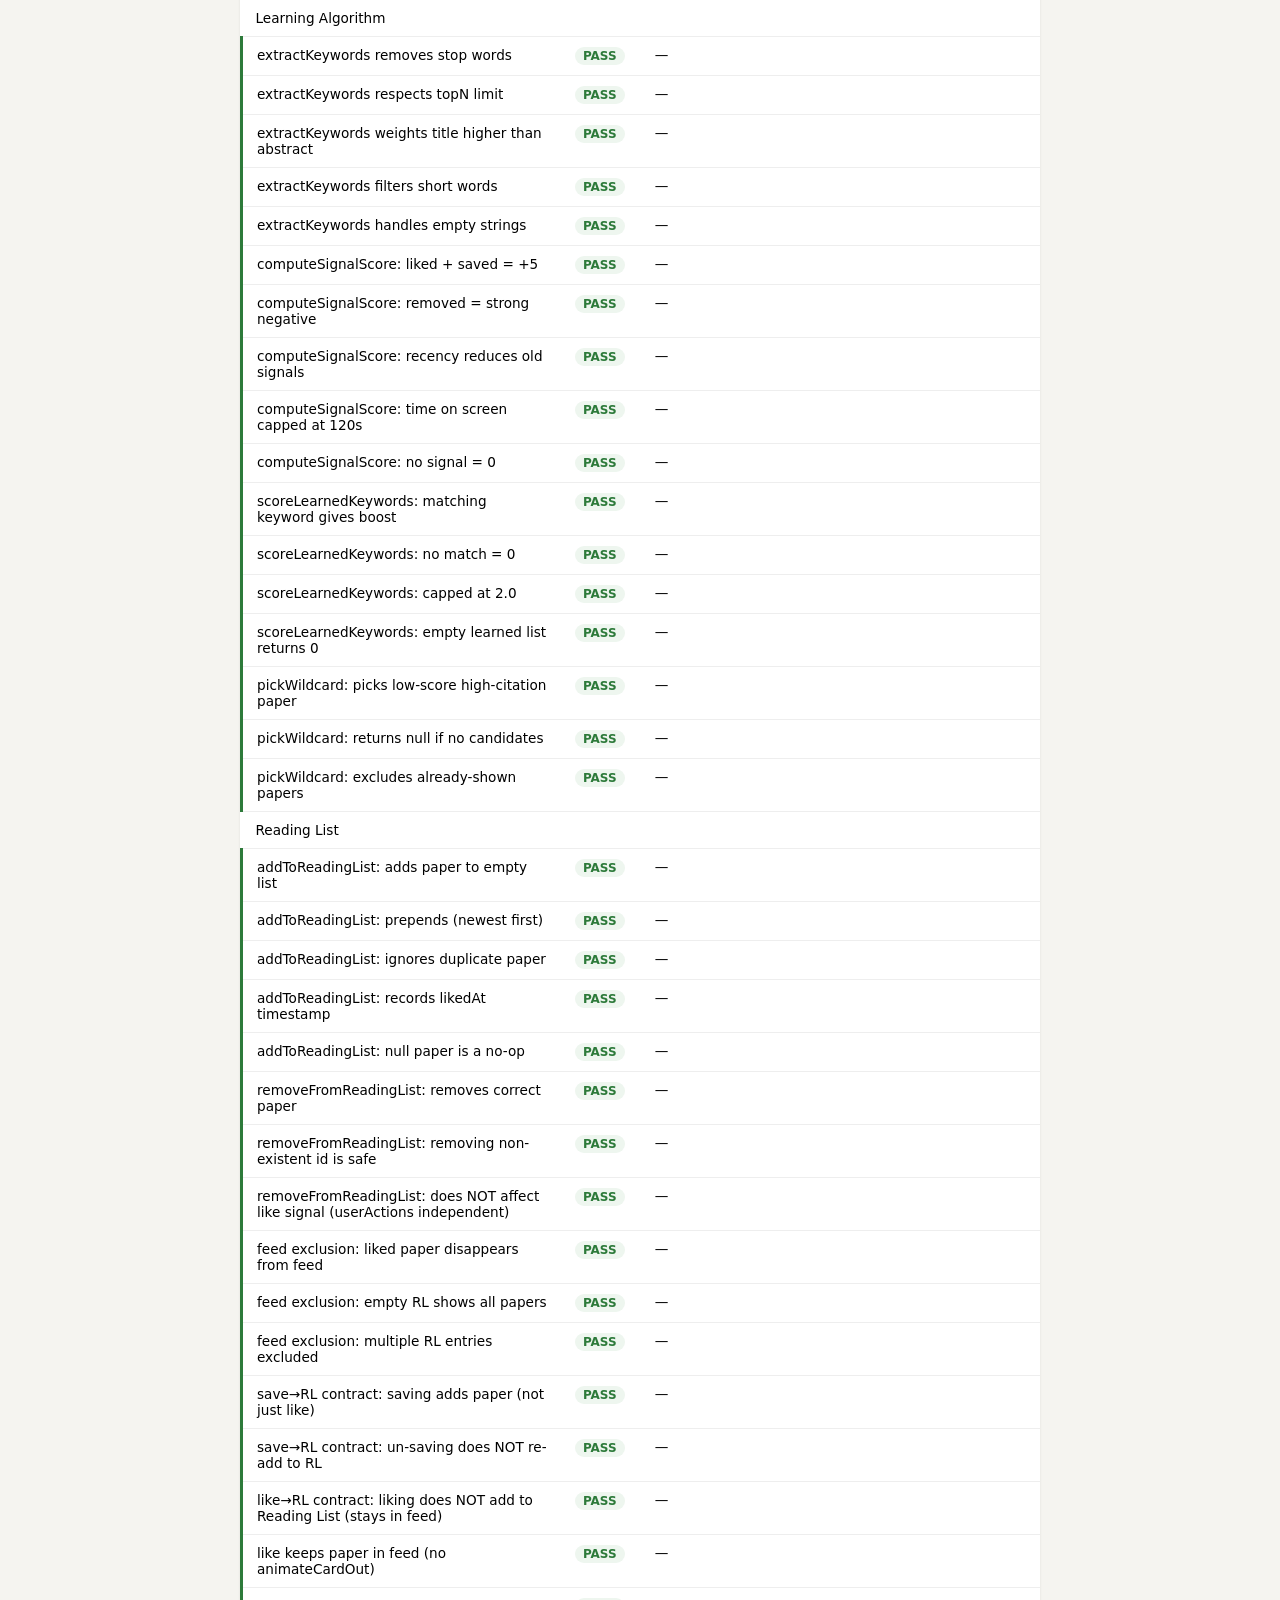
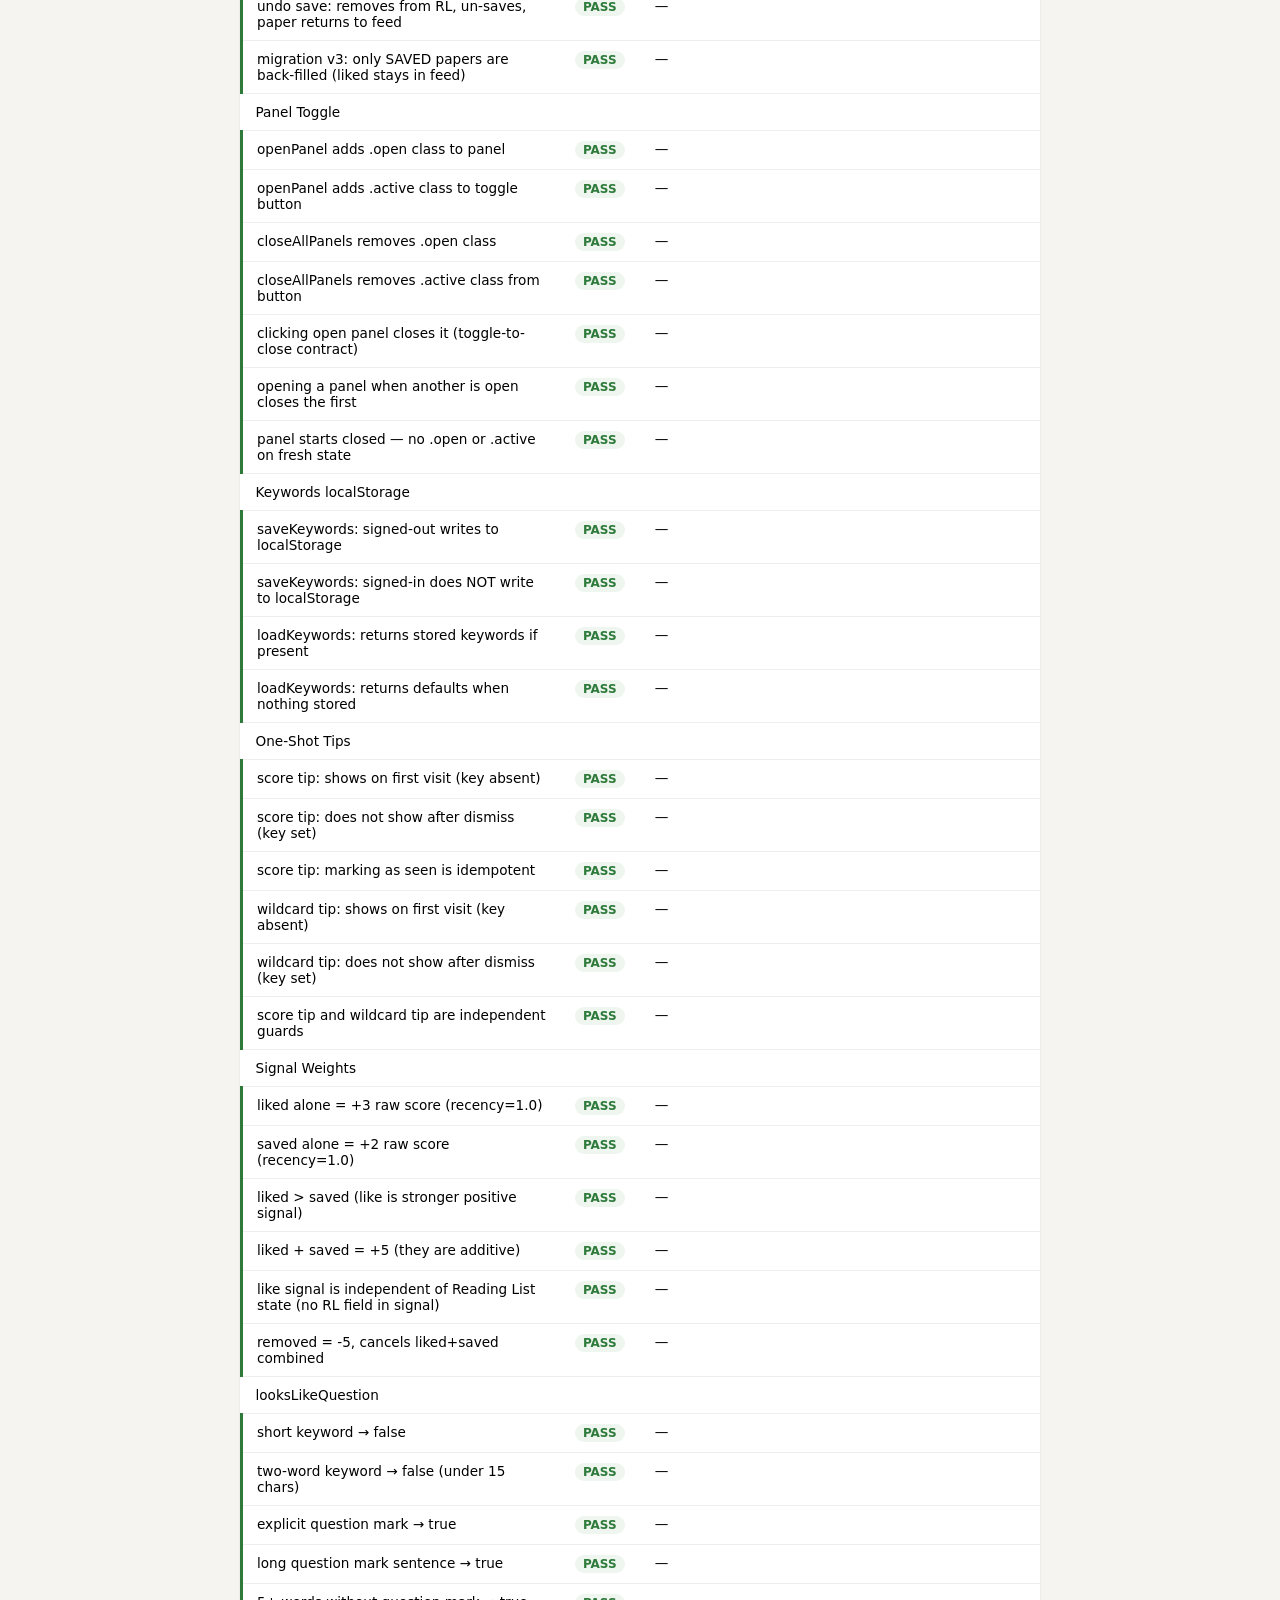
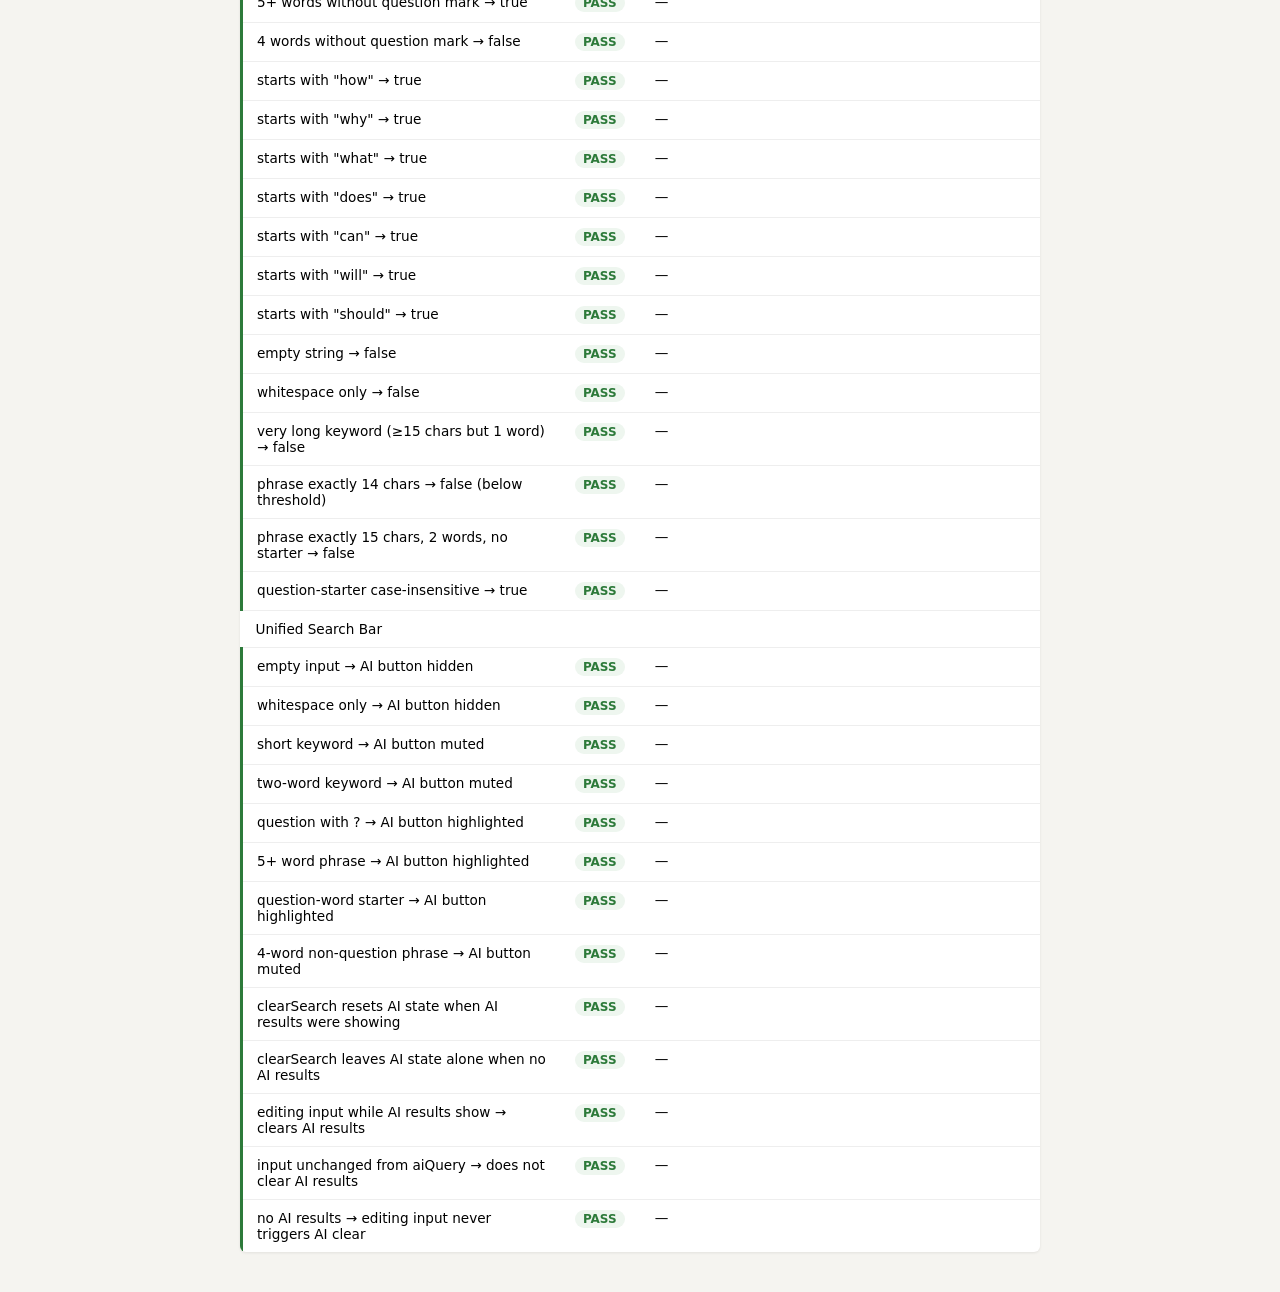
==== commit 7af78896: "tests: add 32 tests for unified search bar UX (looksLikeQuestion + button states) Two new test secti" ====
--- a/tests.html
+++ b/tests.html
@@ -1781,6 +1781,213 @@
 });
 
 
+// ════════════════════════════════════════════════════════════
+//  SECTION — looksLikeQuestion (unified search intent detection)
+//  Mirrors the function in js/app.js exactly.
+//  If you update looksLikeQuestion() there, update it here too.
+// ════════════════════════════════════════════════════════════
+
+function looksLikeQuestion(text) {
+  const t = text.trim();
+  if (t.length < 15) return false;
+  if (t.includes('?')) return true;
+  const words = t.split(/\s+/);
+  if (words.length >= 5) return true;
+  const starters = ['how','why','what','when','where','which','does','do',
+                    'can','is','are','will','would','should'];
+  return starters.includes(words[0].toLowerCase());
+}
+
+test('looksLikeQuestion', 'short keyword → false', () => {
+  assert(!looksLikeQuestion('priming'), 'single word should not be a question');
+});
+
+test('looksLikeQuestion', 'two-word keyword → false (under 15 chars)', () => {
+  assert(!looksLikeQuestion('social robots'), 'two short words should not be a question');
+});
+
+test('looksLikeQuestion', 'explicit question mark → true', () => {
+  // Must be ≥15 chars for the ? check to be reached ("social robots?" = 14, too short)
+  assert(looksLikeQuestion('social robotics?'), 'question mark with ≥15 chars should return true');
+});
+
+test('looksLikeQuestion', 'long question mark sentence → true', () => {
+  assert(looksLikeQuestion('How do robots affect mood?'), 'question mark sentence should be true');
+});
+
+test('looksLikeQuestion', '5+ words without question mark → true', () => {
+  assert(looksLikeQuestion('carry-over effects in public social robots'),
+    '5-word phrase should be treated as question');
+});
+
+test('looksLikeQuestion', '4 words without question mark → false', () => {
+  assert(!looksLikeQuestion('social robot priming effect'),
+    '4 words is still keyword-like');
+});
+
+test('looksLikeQuestion', 'starts with "how" → true', () => {
+  assert(looksLikeQuestion('how robots affect stress'), '"how" starter should be true');
+});
+
+test('looksLikeQuestion', 'starts with "why" → true', () => {
+  assert(looksLikeQuestion('why do people like robots'), '"why" starter should be true');
+});
+
+test('looksLikeQuestion', 'starts with "what" → true', () => {
+  assert(looksLikeQuestion('what is emotional contagion'), '"what" starter should be true');
+});
+
+test('looksLikeQuestion', 'starts with "does" → true', () => {
+  assert(looksLikeQuestion('does priming affect HRI'), '"does" starter should be true');
+});
+
+test('looksLikeQuestion', 'starts with "can" → true', () => {
+  assert(looksLikeQuestion('can robots prime emotions'), '"can" starter should be true');
+});
+
+test('looksLikeQuestion', 'starts with "will" → true', () => {
+  assert(looksLikeQuestion('will robots replace humans'), '"will" starter should be true');
+});
+
+test('looksLikeQuestion', 'starts with "should" → true', () => {
+  assert(looksLikeQuestion('should robots express emotions'), '"should" starter should be true');
+});
+
+test('looksLikeQuestion', 'empty string → false', () => {
+  assert(!looksLikeQuestion(''), 'empty string should not be a question');
+});
+
+test('looksLikeQuestion', 'whitespace only → false', () => {
+  assert(!looksLikeQuestion('   '), 'whitespace-only should not be a question');
+});
+
+test('looksLikeQuestion', 'very long keyword (≥15 chars but 1 word) → false', () => {
+  // 15+ chars but single word — not question-like
+  assert(!looksLikeQuestion('humanrobotinteraction'), 'single long word is not a question');
+});
+
+test('looksLikeQuestion', 'phrase exactly 14 chars → false (below threshold)', () => {
+  // "priming robots" = 14 chars (no question mark, <5 words, no question starter)
+  assert(!looksLikeQuestion('priming robots'), '14-char phrase should not be a question');
+});
+
+test('looksLikeQuestion', 'phrase exactly 15 chars, 2 words, no starter → false', () => {
+  // "social modeling" = 15 chars, 2 words, no ? — word count threshold is 5
+  assert(!looksLikeQuestion('social modeling'), '15-char 2-word phrase, no starter, not a question');
+});
+
+test('looksLikeQuestion', 'question-starter case-insensitive → true', () => {
+  assert(looksLikeQuestion('HOW robots affect us'), 'uppercase HOW should still be detected');
+});
+
+
+// ════════════════════════════════════════════════════════════
+//  SECTION — Unified Search Bar (AI button state logic)
+//  Tests the button-state rules derived from handleSearchInput.
+//  Pure logic — no DOM needed.
+// ════════════════════════════════════════════════════════════
+
+// Mirrors the AI-button decision logic from handleSearchInput() in api.js
+function getAiBtnState(val) {
+  if (!val.trim()) return 'hidden';
+  if (looksLikeQuestion(val)) return 'highlighted'; // accent, "Search with AI →"
+  return 'muted';                                    // grey, "AI →"
+}
+
+test('Unified Search Bar', 'empty input → AI button hidden', () => {
+  assertEqual(getAiBtnState(''), 'hidden', 'empty value should hide AI button');
+});
+
+test('Unified Search Bar', 'whitespace only → AI button hidden', () => {
+  assertEqual(getAiBtnState('   '), 'hidden', 'whitespace should hide AI button');
+});
+
+test('Unified Search Bar', 'short keyword → AI button muted', () => {
+  assertEqual(getAiBtnState('priming'), 'muted', 'short keyword should show muted AI button');
+});
+
+test('Unified Search Bar', 'two-word keyword → AI button muted', () => {
+  assertEqual(getAiBtnState('social robots'), 'muted', 'keyword pair should show muted AI button');
+});
+
+test('Unified Search Bar', 'question with ? → AI button highlighted', () => {
+  assertEqual(getAiBtnState('How do robots affect emotions?'), 'highlighted',
+    'explicit question should highlight AI button');
+});
+
+test('Unified Search Bar', '5+ word phrase → AI button highlighted', () => {
+  assertEqual(getAiBtnState('carry-over effects in HRI studies'), 'highlighted',
+    '5-word phrase should highlight AI button');
+});
+
+test('Unified Search Bar', 'question-word starter → AI button highlighted', () => {
+  assertEqual(getAiBtnState('what role does priming play'), 'highlighted',
+    '"what" starter should highlight AI button');
+});
+
+test('Unified Search Bar', '4-word non-question phrase → AI button muted', () => {
+  assertEqual(getAiBtnState('robot emotion carry-over'), 'muted',
+    'short non-question phrase should stay muted');
+});
+
+// ── Clear search: AI papers state reset ─────────────────────
+// Mirrors the guard logic in clearSearch() in api.js
+
+function simulateClearSearch(hadAiPapers) {
+  // Returns the resulting state object after clearSearch logic runs
+  let aiPapers    = hadAiPapers ? [{ paperId: 'x' }] : [];
+  let aiQuery     = hadAiPapers ? 'test query' : '';
+  let aiSummary   = hadAiPapers ? { interpretation: 'test' } : null;
+  let aiEditTerms = hadAiPapers ? ['term1'] : [];
+
+  // Simulate clearSearch logic
+  if (aiPapers.length) {
+    aiPapers    = [];
+    aiQuery     = '';
+    aiSummary   = null;
+    aiEditTerms = [];
+  }
+  return { aiPapers, aiQuery, aiSummary, aiEditTerms };
+}
+
+test('Unified Search Bar', 'clearSearch resets AI state when AI results were showing', () => {
+  const state = simulateClearSearch(true);
+  assertLength(state.aiPapers, 0, 'aiPapers should be empty after clear');
+  assertEqual(state.aiQuery, '', 'aiQuery should be cleared');
+  assert(state.aiSummary === null, 'aiSummary should be null');
+  assertLength(state.aiEditTerms, 0, 'aiEditTerms should be empty');
+});
+
+test('Unified Search Bar', 'clearSearch leaves AI state alone when no AI results', () => {
+  const state = simulateClearSearch(false);
+  assertLength(state.aiPapers, 0, 'aiPapers already empty, stays empty');
+  assertEqual(state.aiQuery, '', 'aiQuery already empty');
+  assert(state.aiSummary === null, 'aiSummary already null');
+});
+
+// ── handleSearchInput: AI-clear-on-edit guard ────────────────
+
+function simulateSearchEdit(currentInput, existingAiQuery, hasAiPapers) {
+  // Returns whether AI results should be cleared (mirrors the guard in handleSearchInput)
+  return hasAiPapers && currentInput !== existingAiQuery;
+}
+
+test('Unified Search Bar', 'editing input while AI results show → clears AI results', () => {
+  assert(simulateSearchEdit('new text', 'old query', true),
+    'should clear AI when input differs from aiQuery');
+});
+
+test('Unified Search Bar', 'input unchanged from aiQuery → does not clear AI results', () => {
+  assert(!simulateSearchEdit('same query', 'same query', true),
+    'should not clear AI when input matches aiQuery');
+});
+
+test('Unified Search Bar', 'no AI results → editing input never triggers AI clear', () => {
+  assert(!simulateSearchEdit('anything', 'old query', false),
+    'should not clear AI when aiPapers is empty');
+});
+
+
 // ── Wire up the run button ───────────────────────────────────
 document.getElementById('runBtn').addEventListener('click', runAll);
 
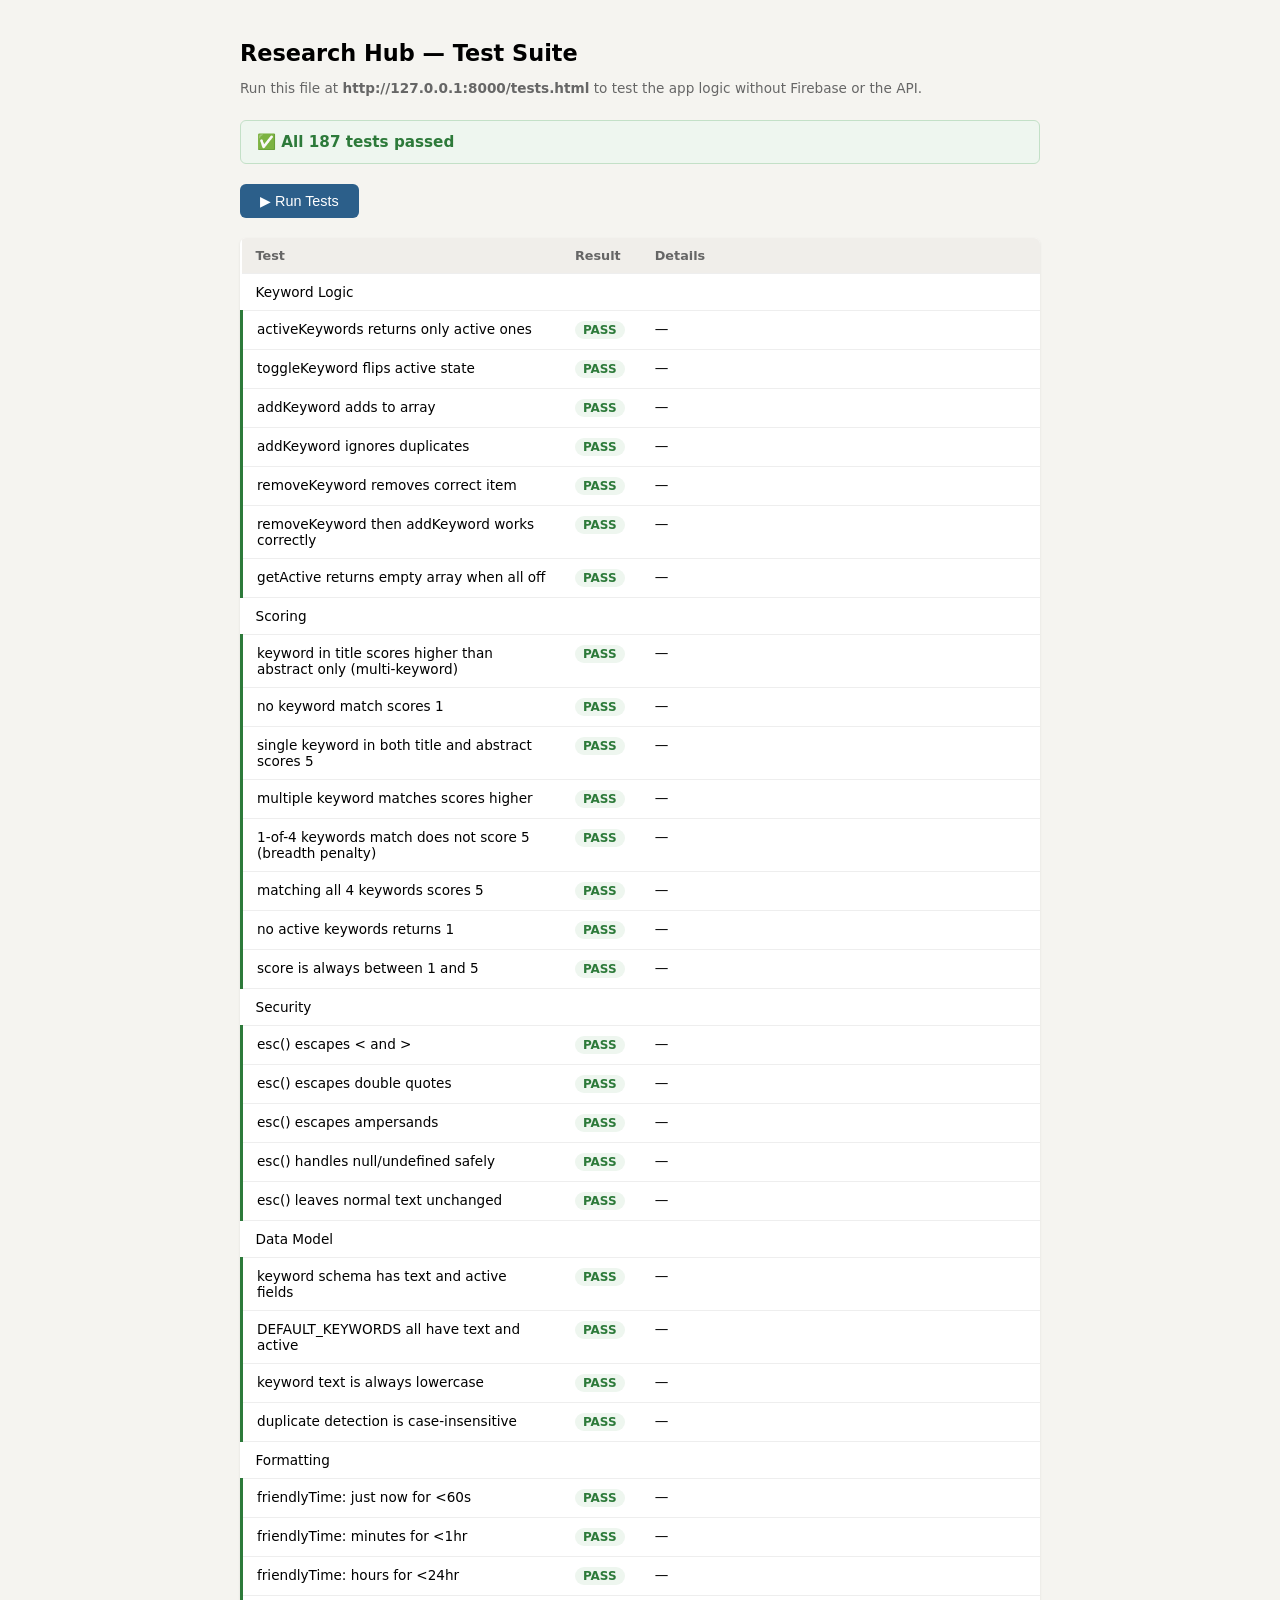
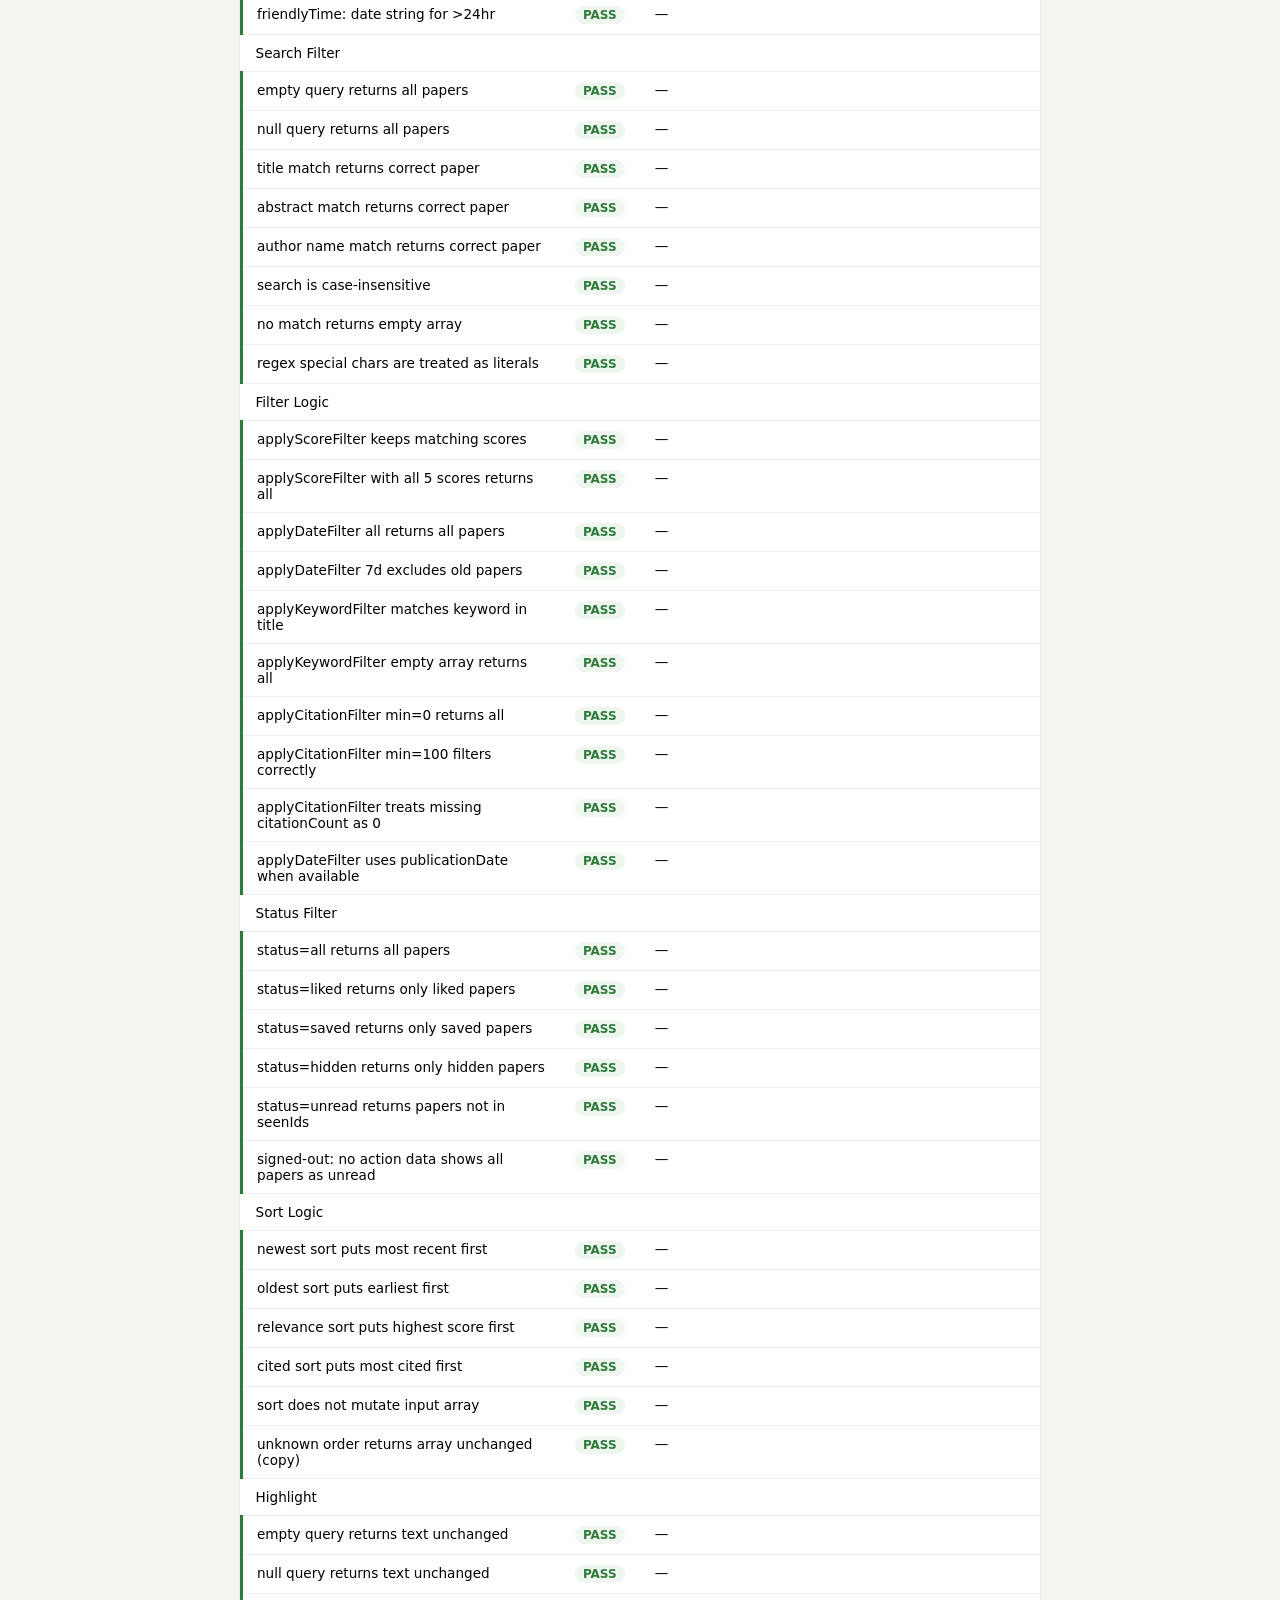
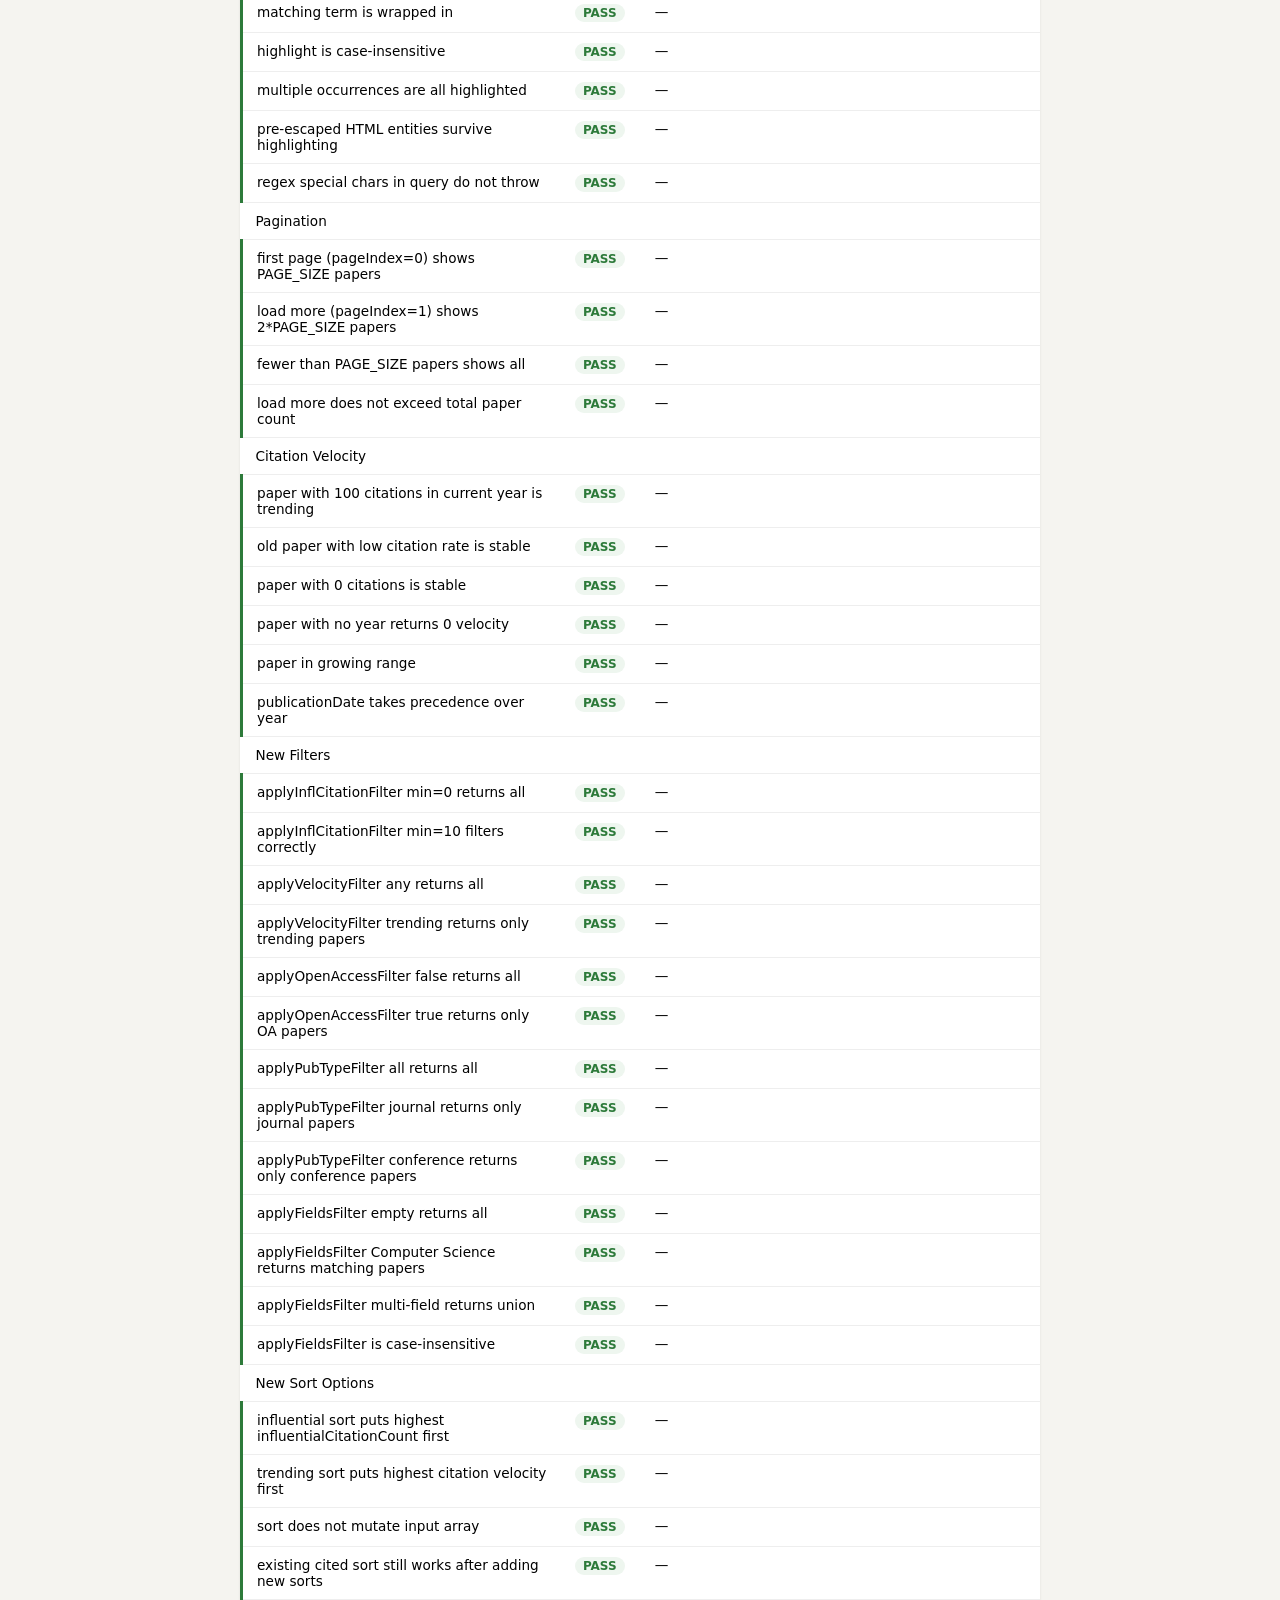
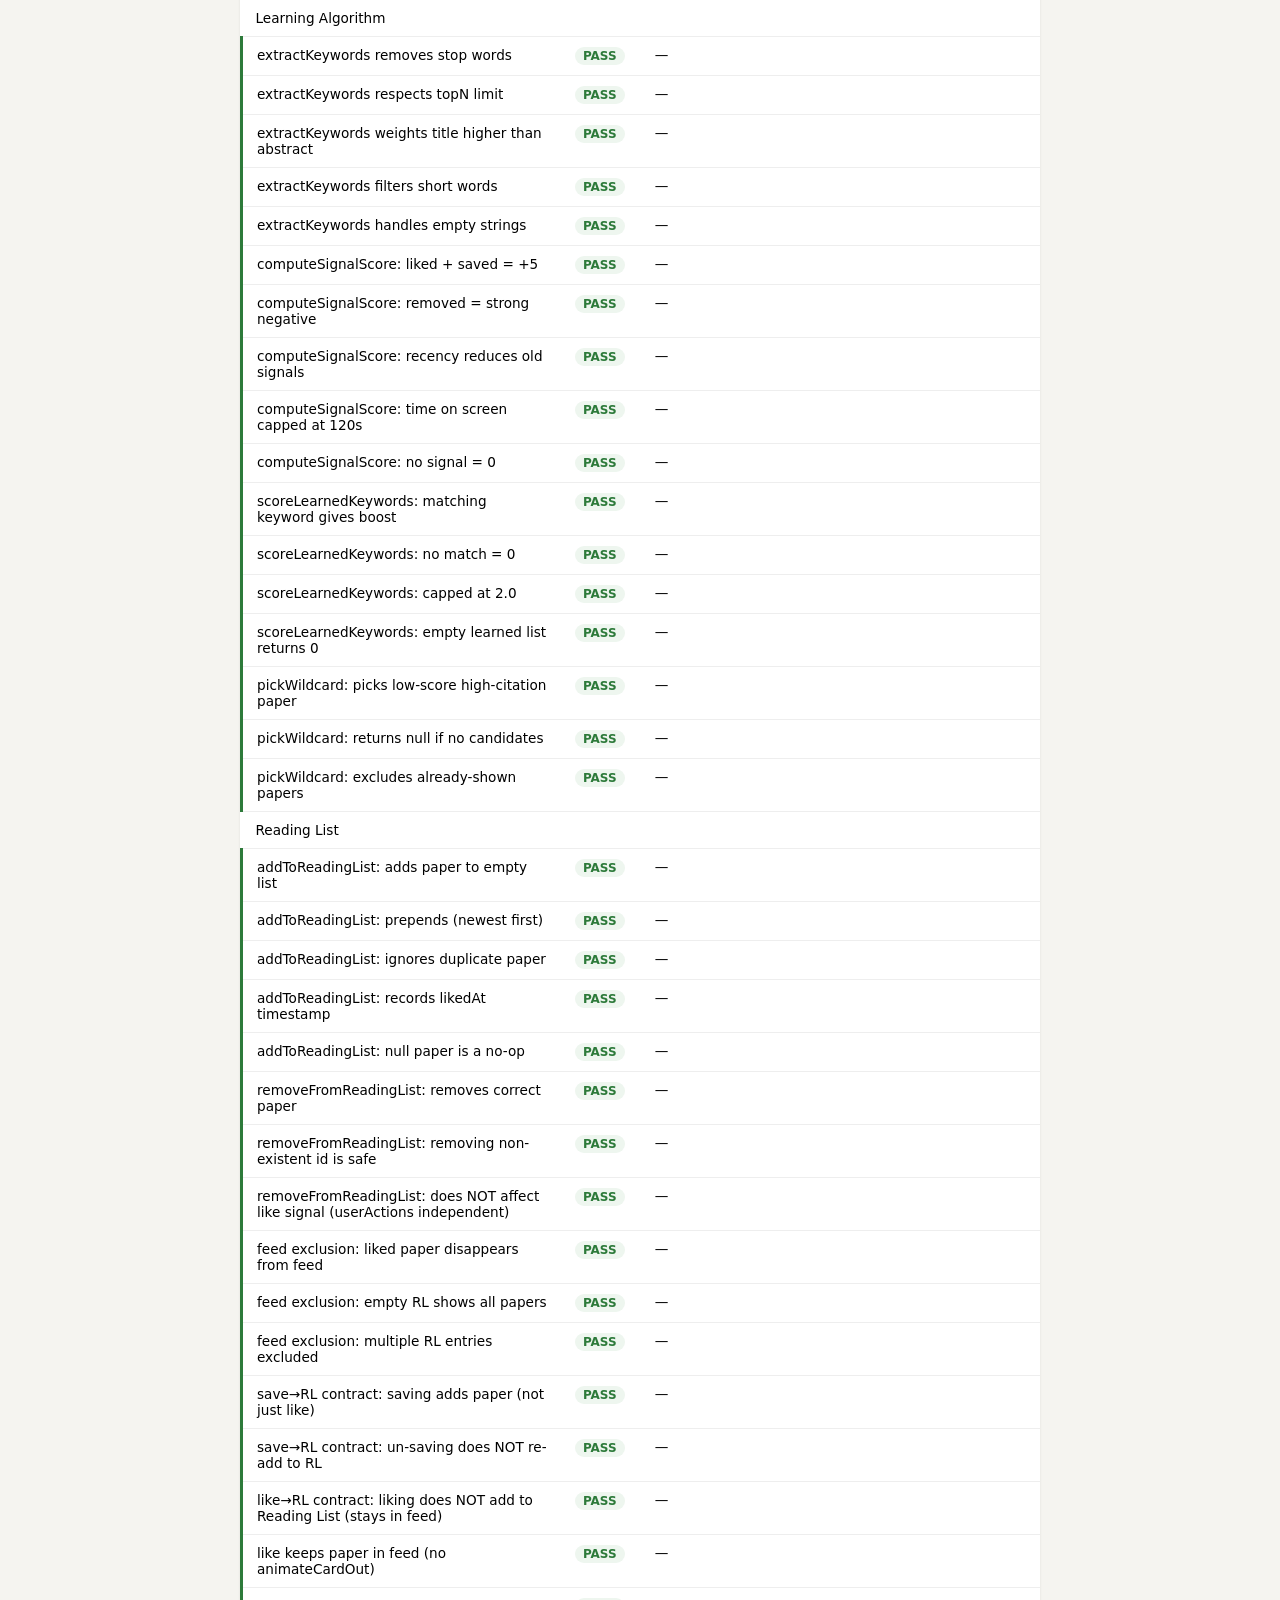
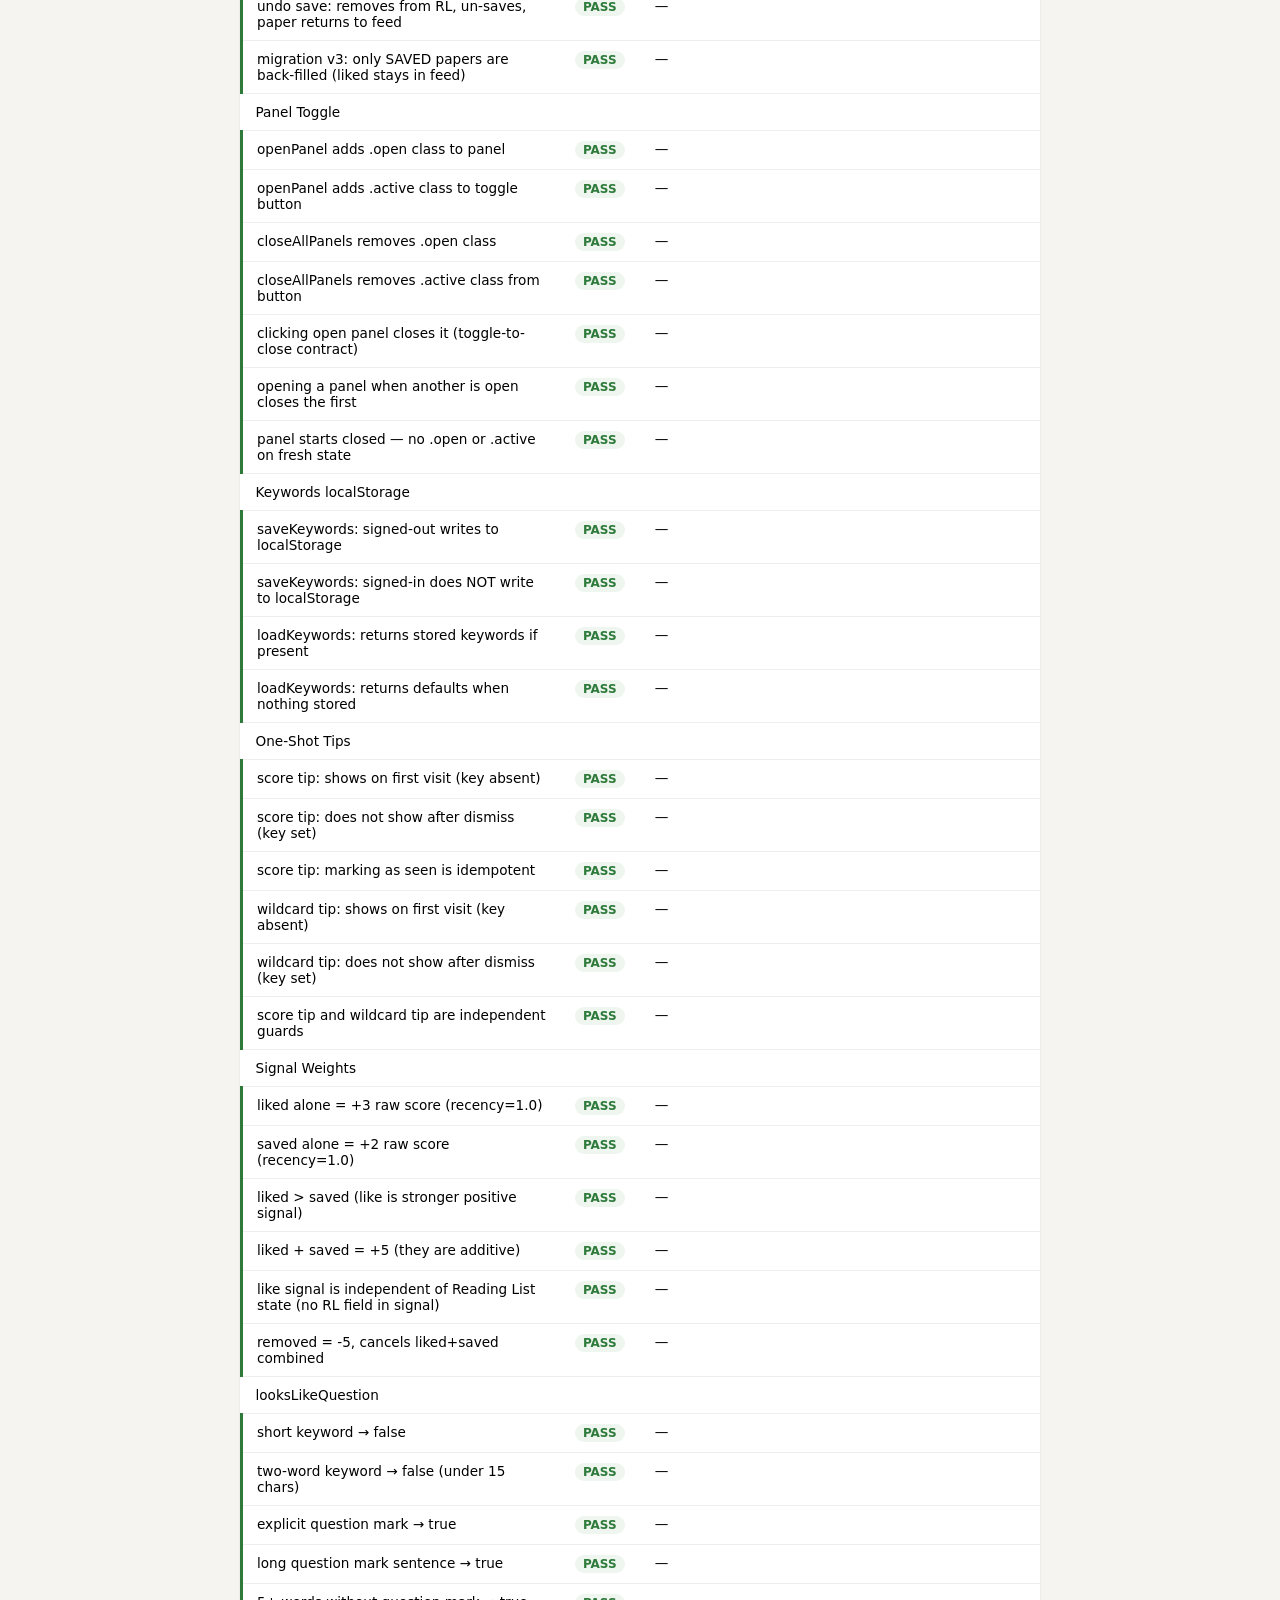
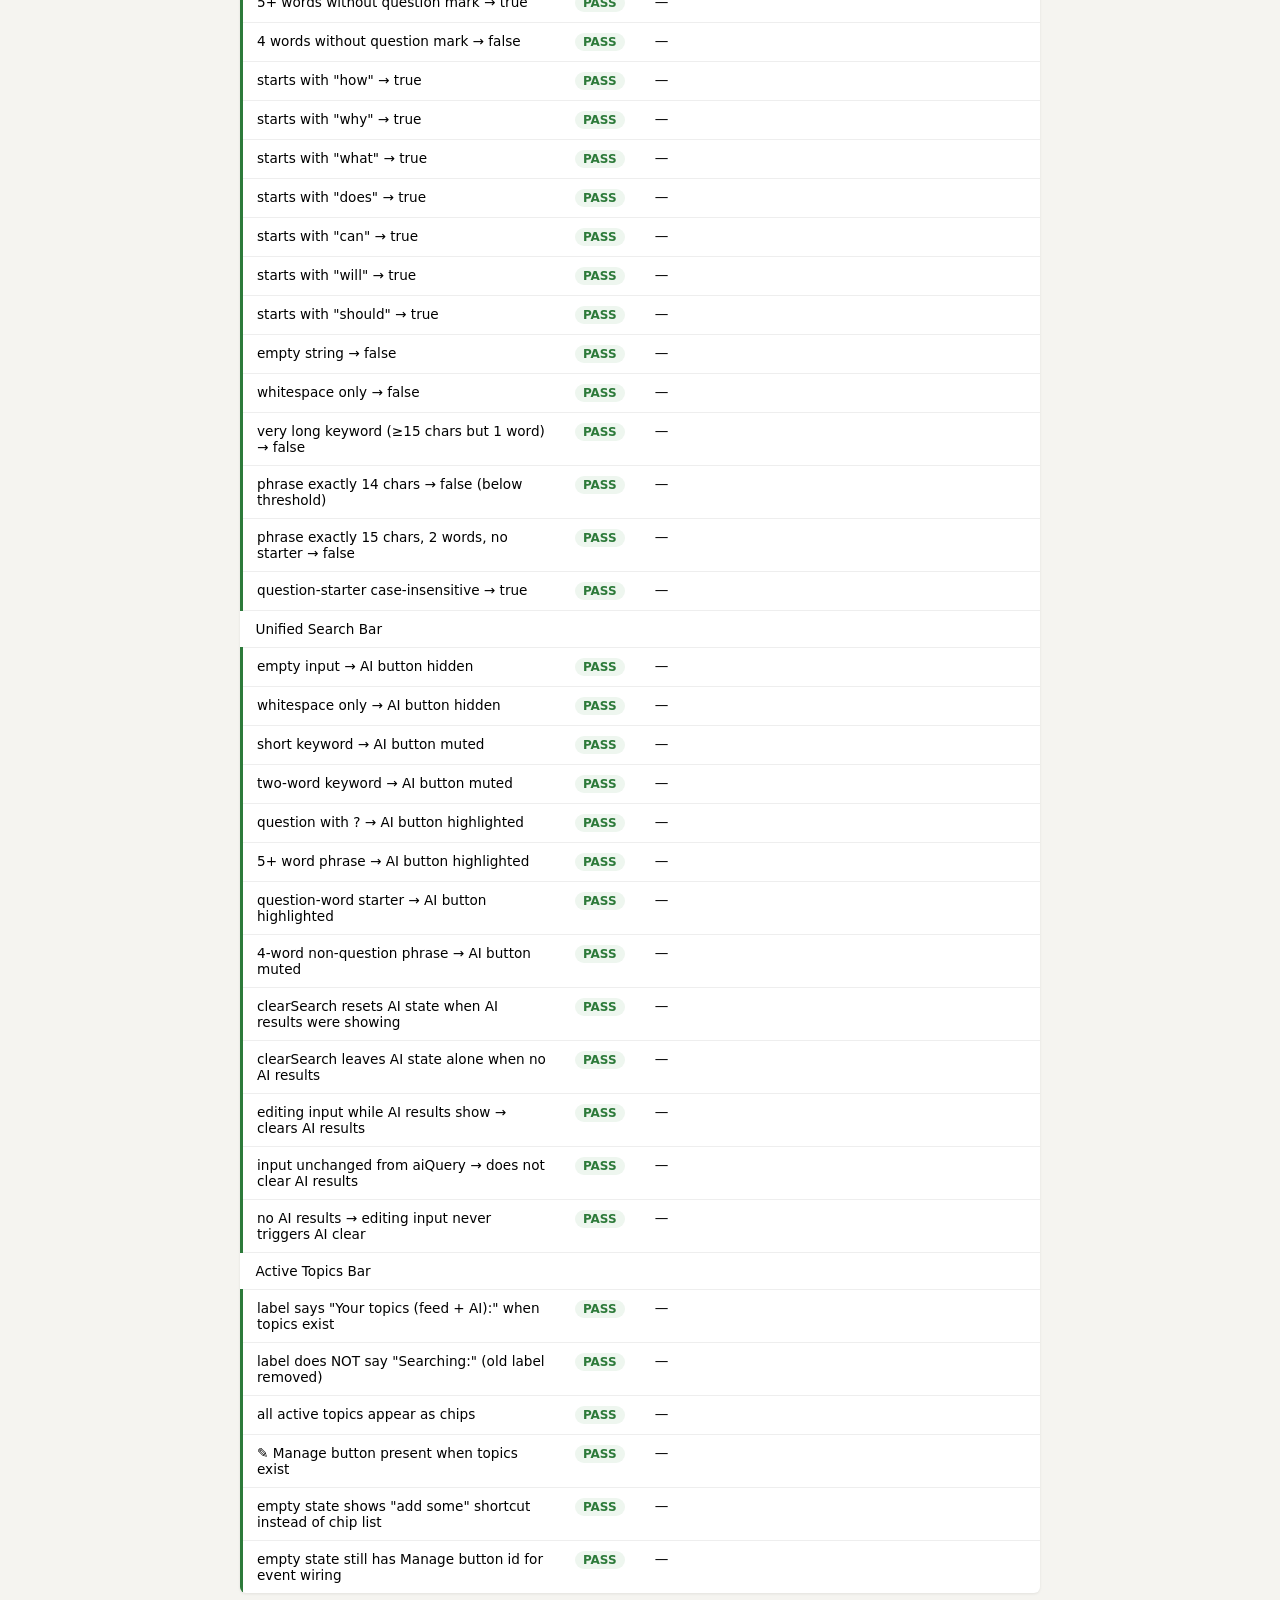
==== commit 6f7af4af: "UX: merge keyword bars into single topics bar with ✎ Manage shortcut Removes the redundant "Your key" ====
--- a/tests.html
+++ b/tests.html
@@ -1988,6 +1988,62 @@
 });
 
 
+// ════════════════════════════════════════════════════════════
+//  SECTION — Active Topics Bar (merged bar label + Manage button)
+//  Mirrors the renderActiveKeywordsBar() logic in js/app.js.
+//  If you update that function, update this section too.
+// ════════════════════════════════════════════════════════════
+
+function buildTopicsBarHtml(activeKws) {
+  // Mirrors renderActiveKeywordsBar() without DOM wiring
+  function escT(str) {
+    return (str || '').replace(/&/g,'&amp;').replace(/</g,'&lt;')
+                      .replace(/>/g,'&gt;').replace(/"/g,'&quot;');
+  }
+  if (activeKws.length === 0) {
+    return '<span class="bar-label">No active topics — <button class="bar-manage-btn" id="barManageTopicsBtn">add some</button></span>';
+  }
+  return '<span class="bar-label">Your topics (feed + AI):</span>' +
+    activeKws.map(k => `<span class="active-kw-tag">${escT(k)}</span>`).join('') +
+    '<button class="bar-manage-btn" id="barManageTopicsBtn" aria-label="Manage topics">✎ Manage</button>';
+}
+
+test('Active Topics Bar', 'label says "Your topics (feed + AI):" when topics exist', () => {
+  const html = buildTopicsBarHtml(['social robots', 'HRI']);
+  assert(html.includes('Your topics (feed + AI):'), 'bar label should reference both roles');
+});
+
+test('Active Topics Bar', 'label does NOT say "Searching:" (old label removed)', () => {
+  const html = buildTopicsBarHtml(['social robots']);
+  assert(!html.includes('Searching:'), '"Searching:" label should be gone');
+});
+
+test('Active Topics Bar', 'all active topics appear as chips', () => {
+  const html = buildTopicsBarHtml(['social robots', 'emotional contagion', 'priming']);
+  assert(html.includes('social robots'), 'first topic should be in bar');
+  assert(html.includes('emotional contagion'), 'second topic should be in bar');
+  assert(html.includes('priming'), 'third topic should be in bar');
+});
+
+test('Active Topics Bar', '✎ Manage button present when topics exist', () => {
+  const html = buildTopicsBarHtml(['social robots']);
+  assert(html.includes('barManageTopicsBtn'), 'Manage button should be present');
+  assert(html.includes('✎ Manage'), 'Manage button should show pencil icon');
+});
+
+test('Active Topics Bar', 'empty state shows "add some" shortcut instead of chip list', () => {
+  const html = buildTopicsBarHtml([]);
+  assert(html.includes('No active topics'), 'empty state label should be present');
+  assert(html.includes('add some'), '"add some" shortcut should appear in empty state');
+  assert(!html.includes('Your topics (feed + AI):'), 'full label should not appear in empty state');
+});
+
+test('Active Topics Bar', 'empty state still has Manage button id for event wiring', () => {
+  const html = buildTopicsBarHtml([]);
+  assert(html.includes('barManageTopicsBtn'), 'Manage button id must be present for event wiring');
+});
+
+
 // ── Wire up the run button ───────────────────────────────────
 document.getElementById('runBtn').addEventListener('click', runAll);
 
